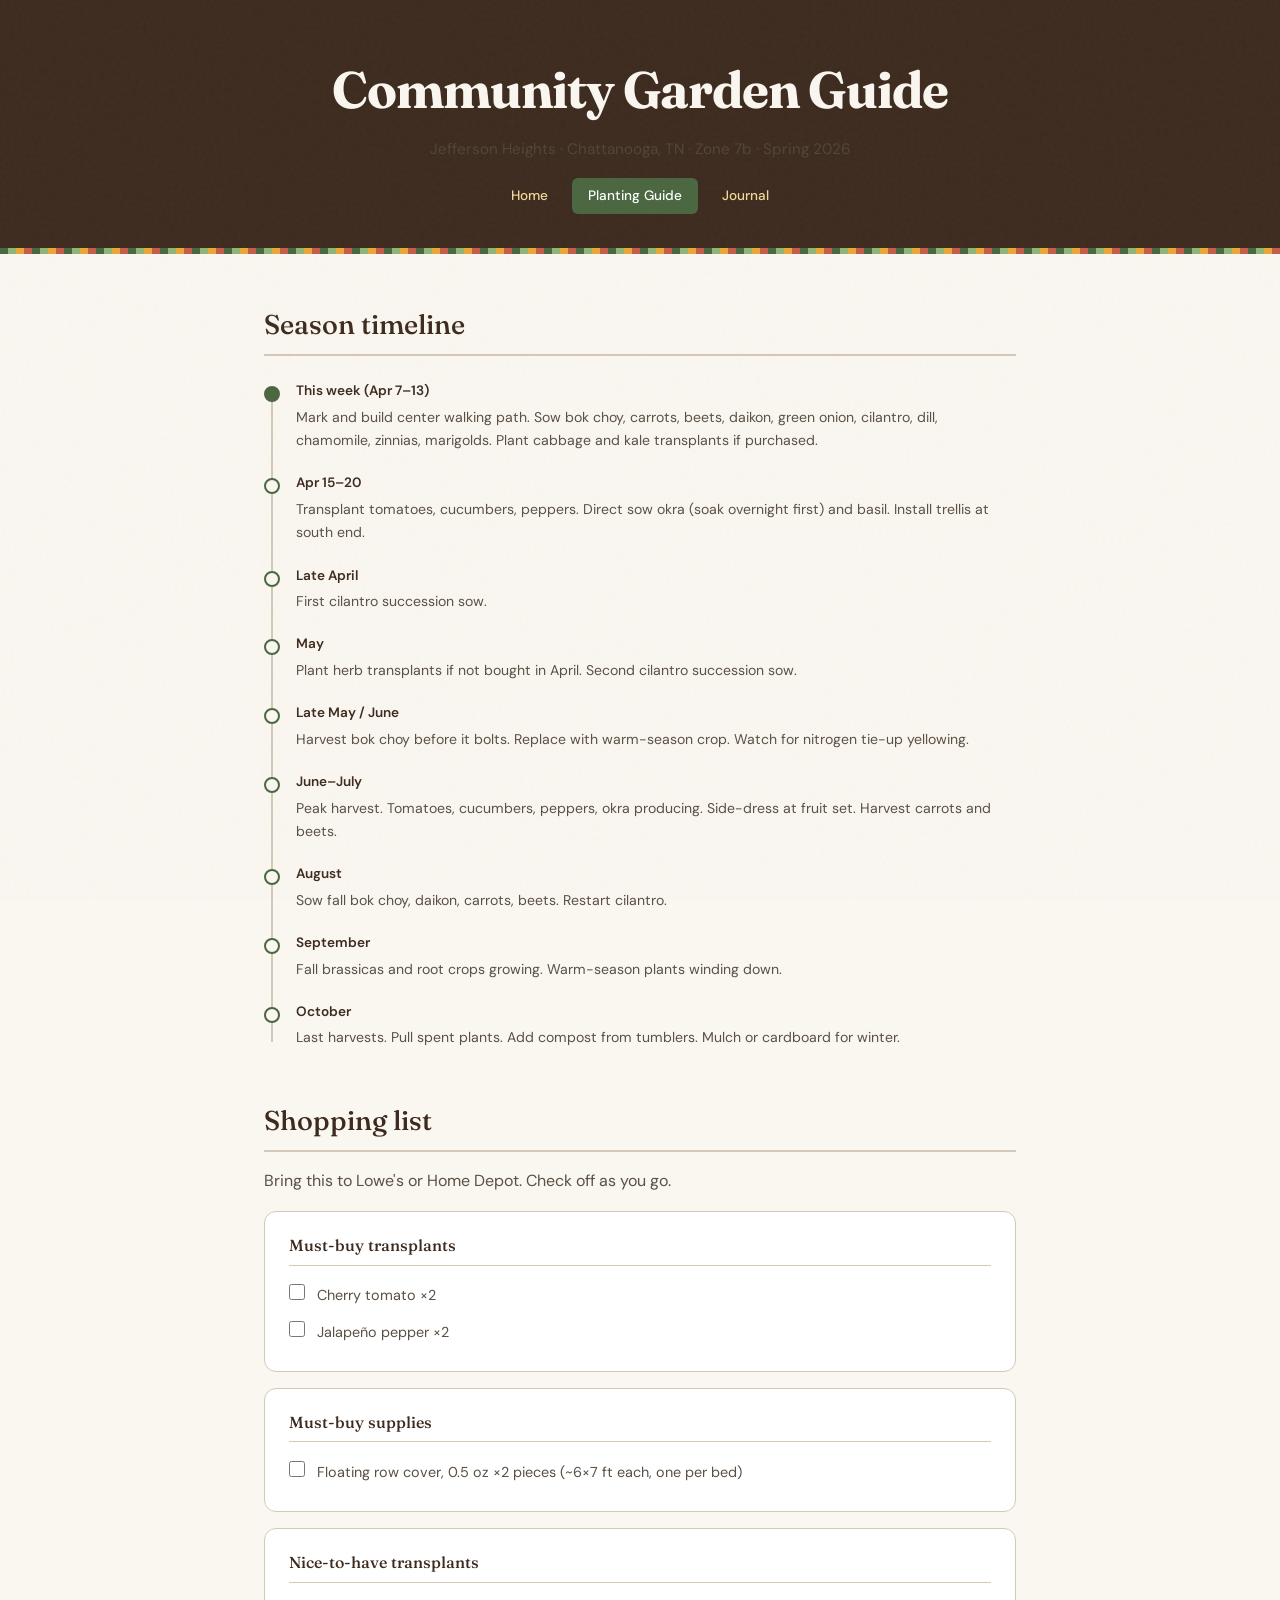
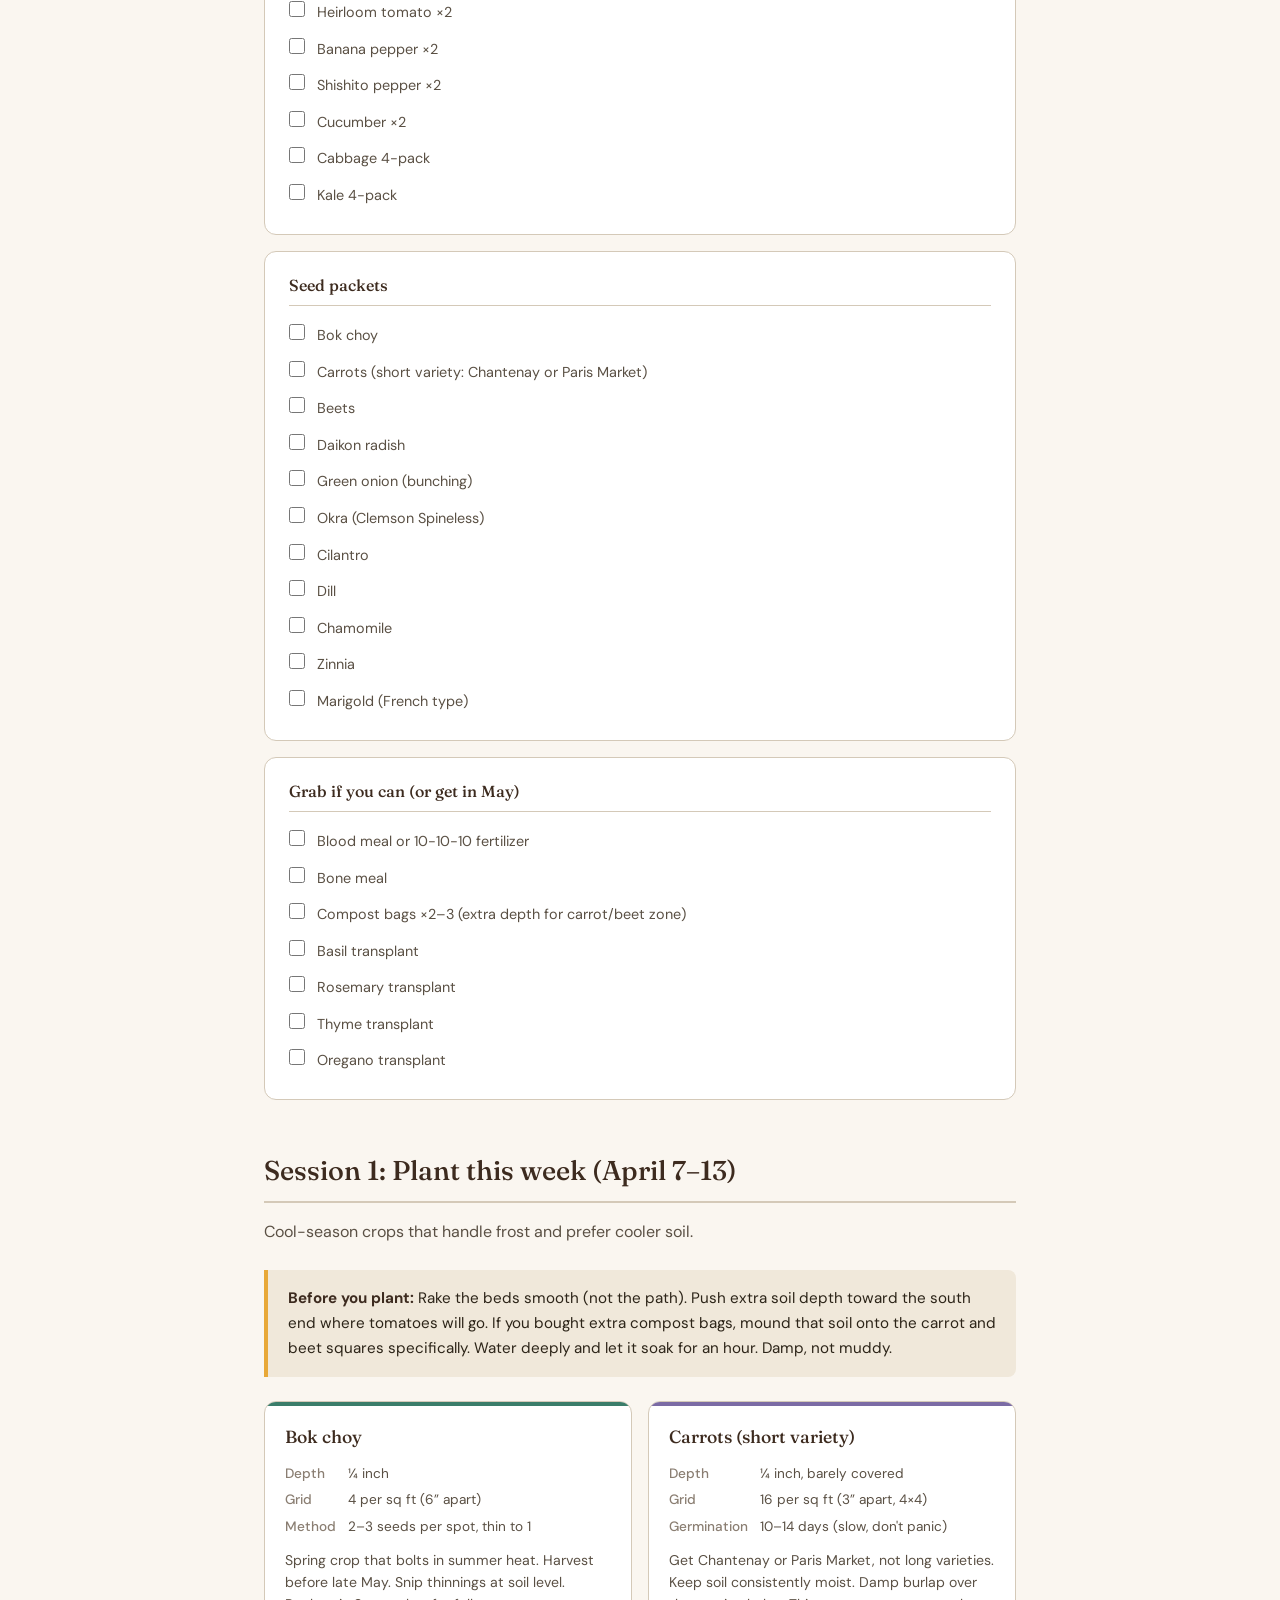
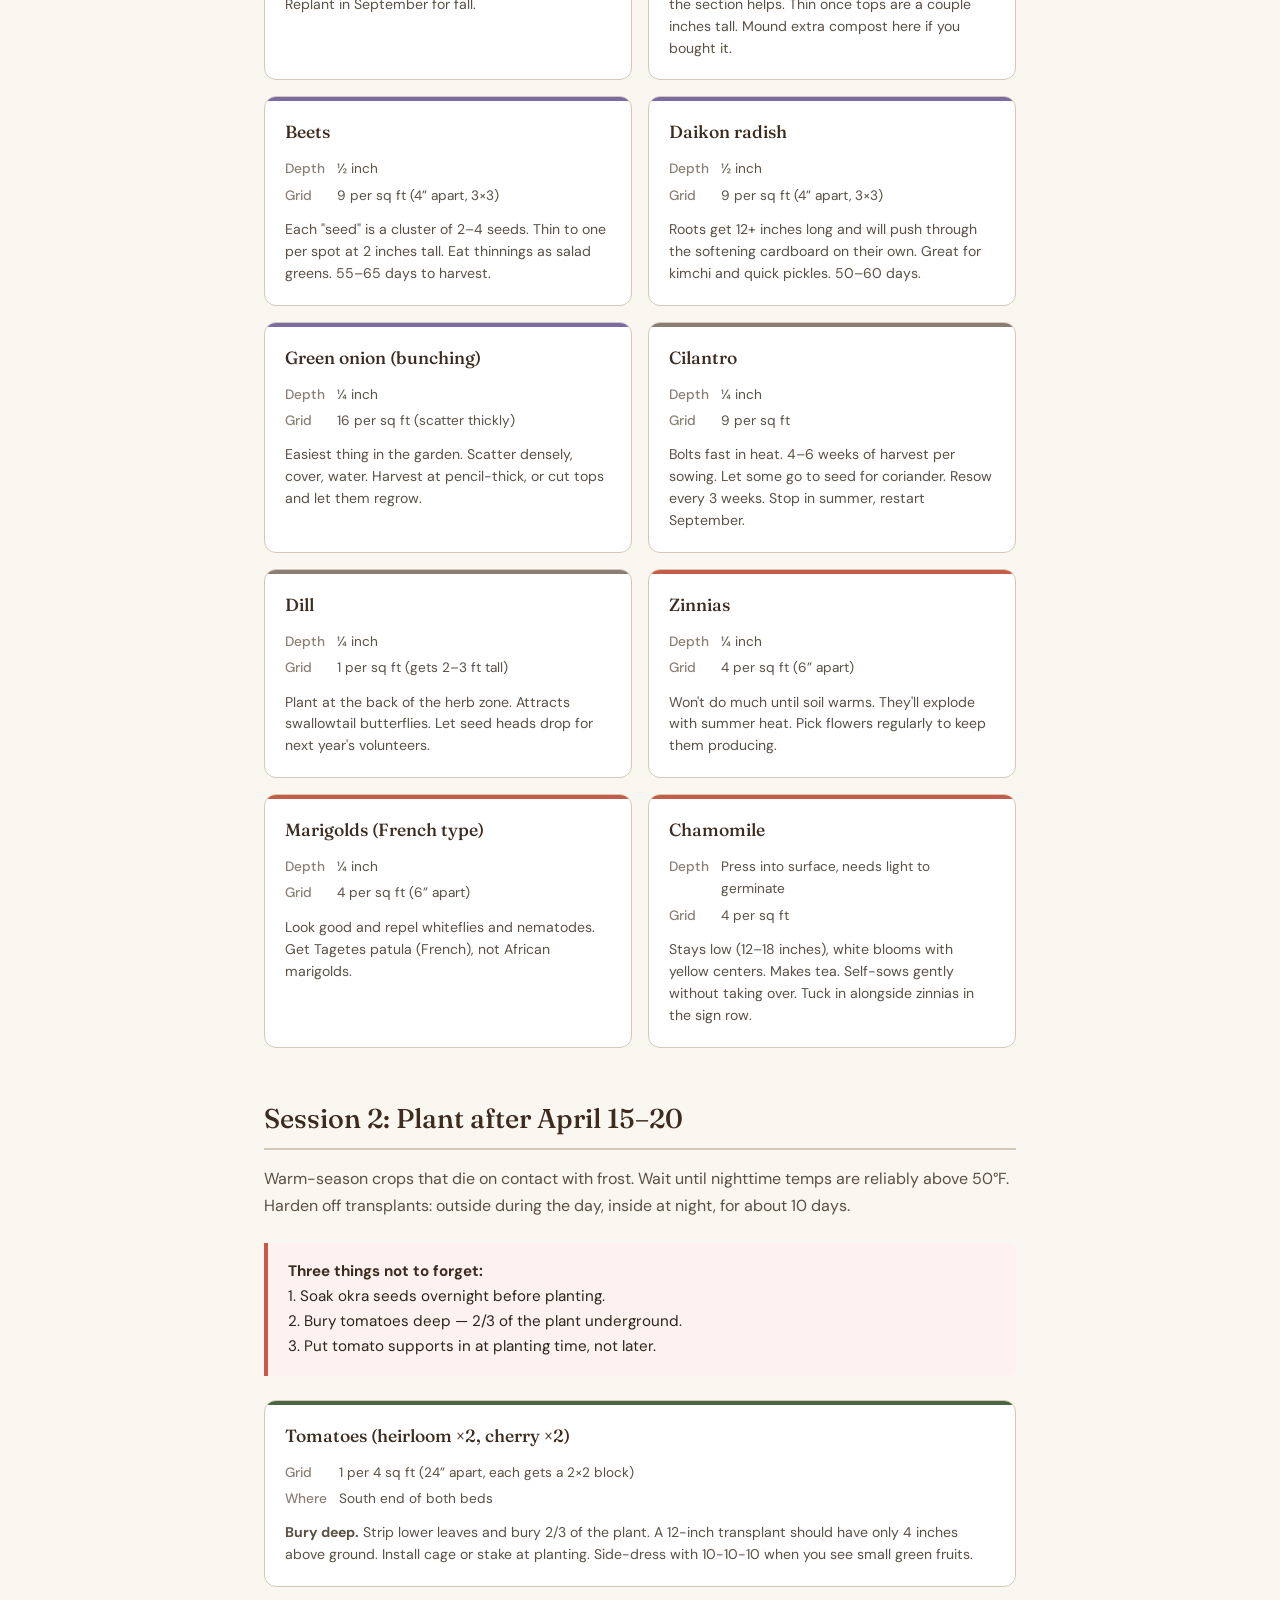
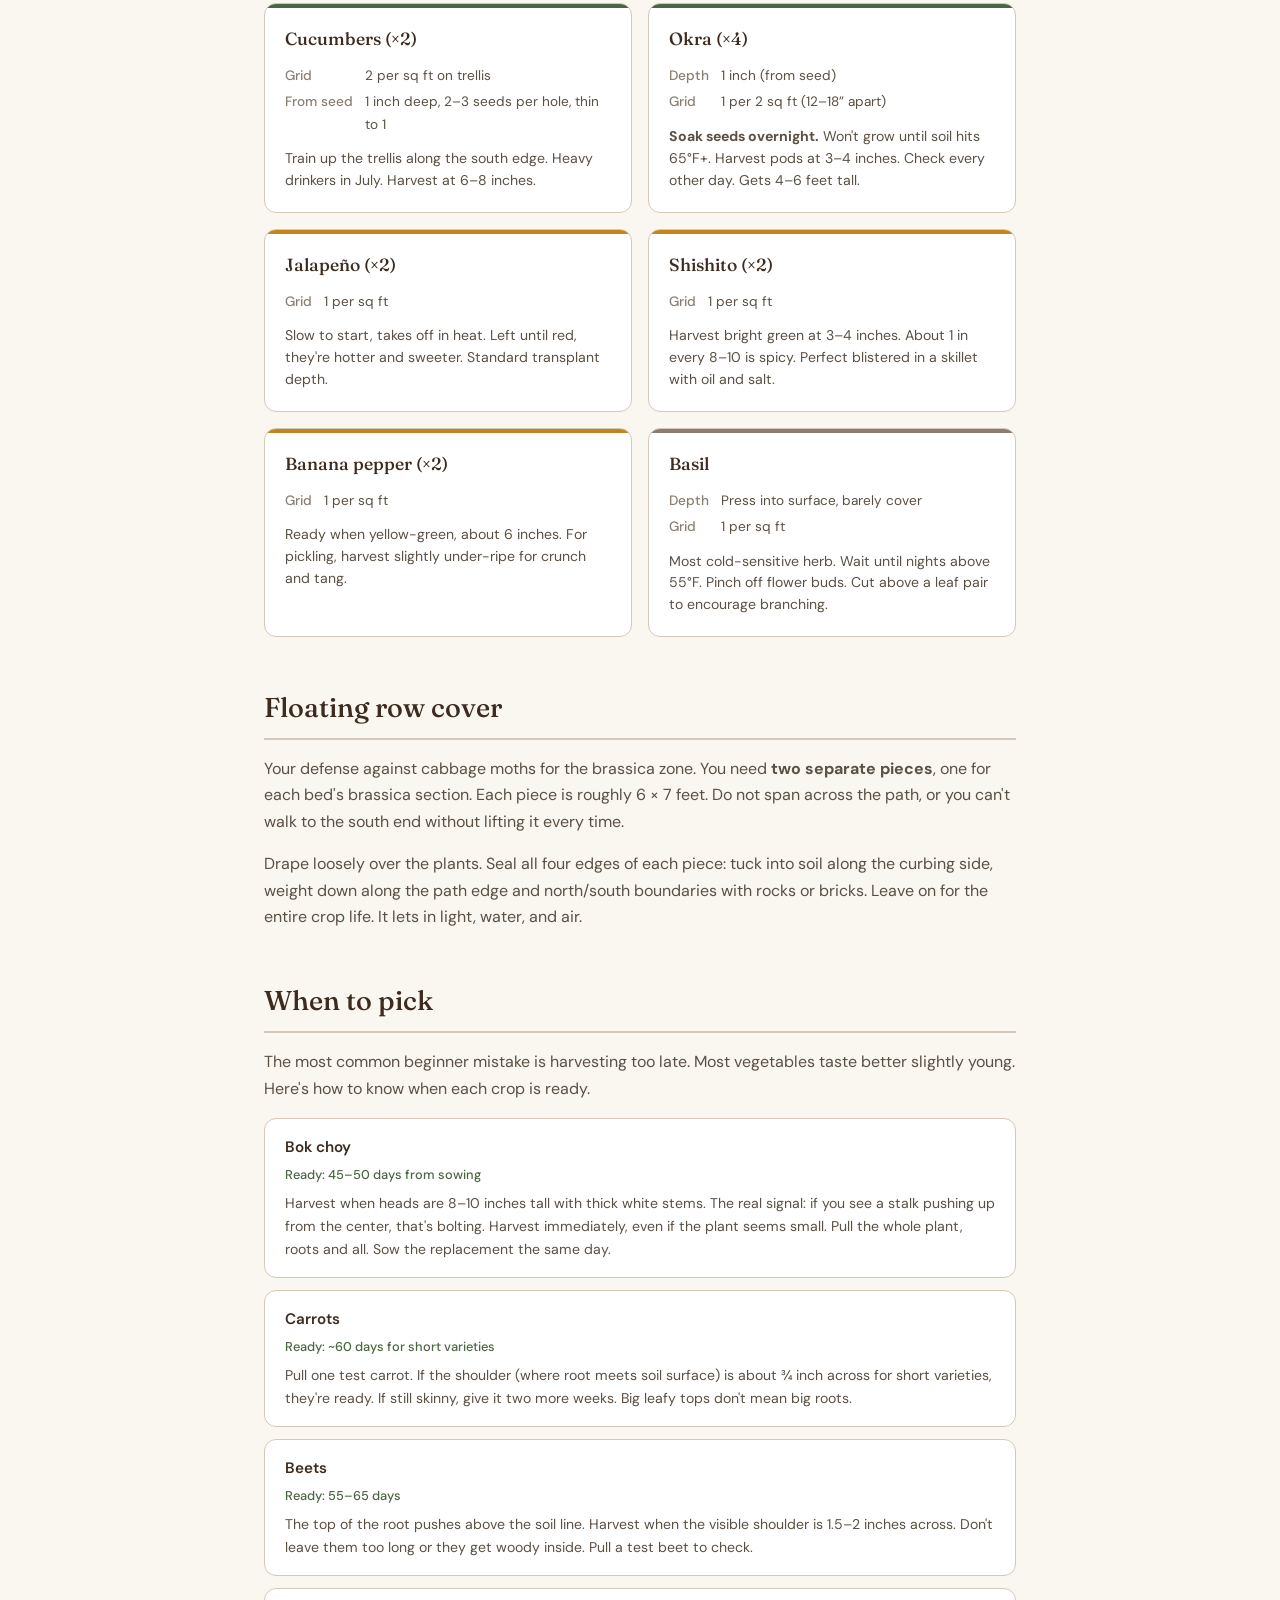
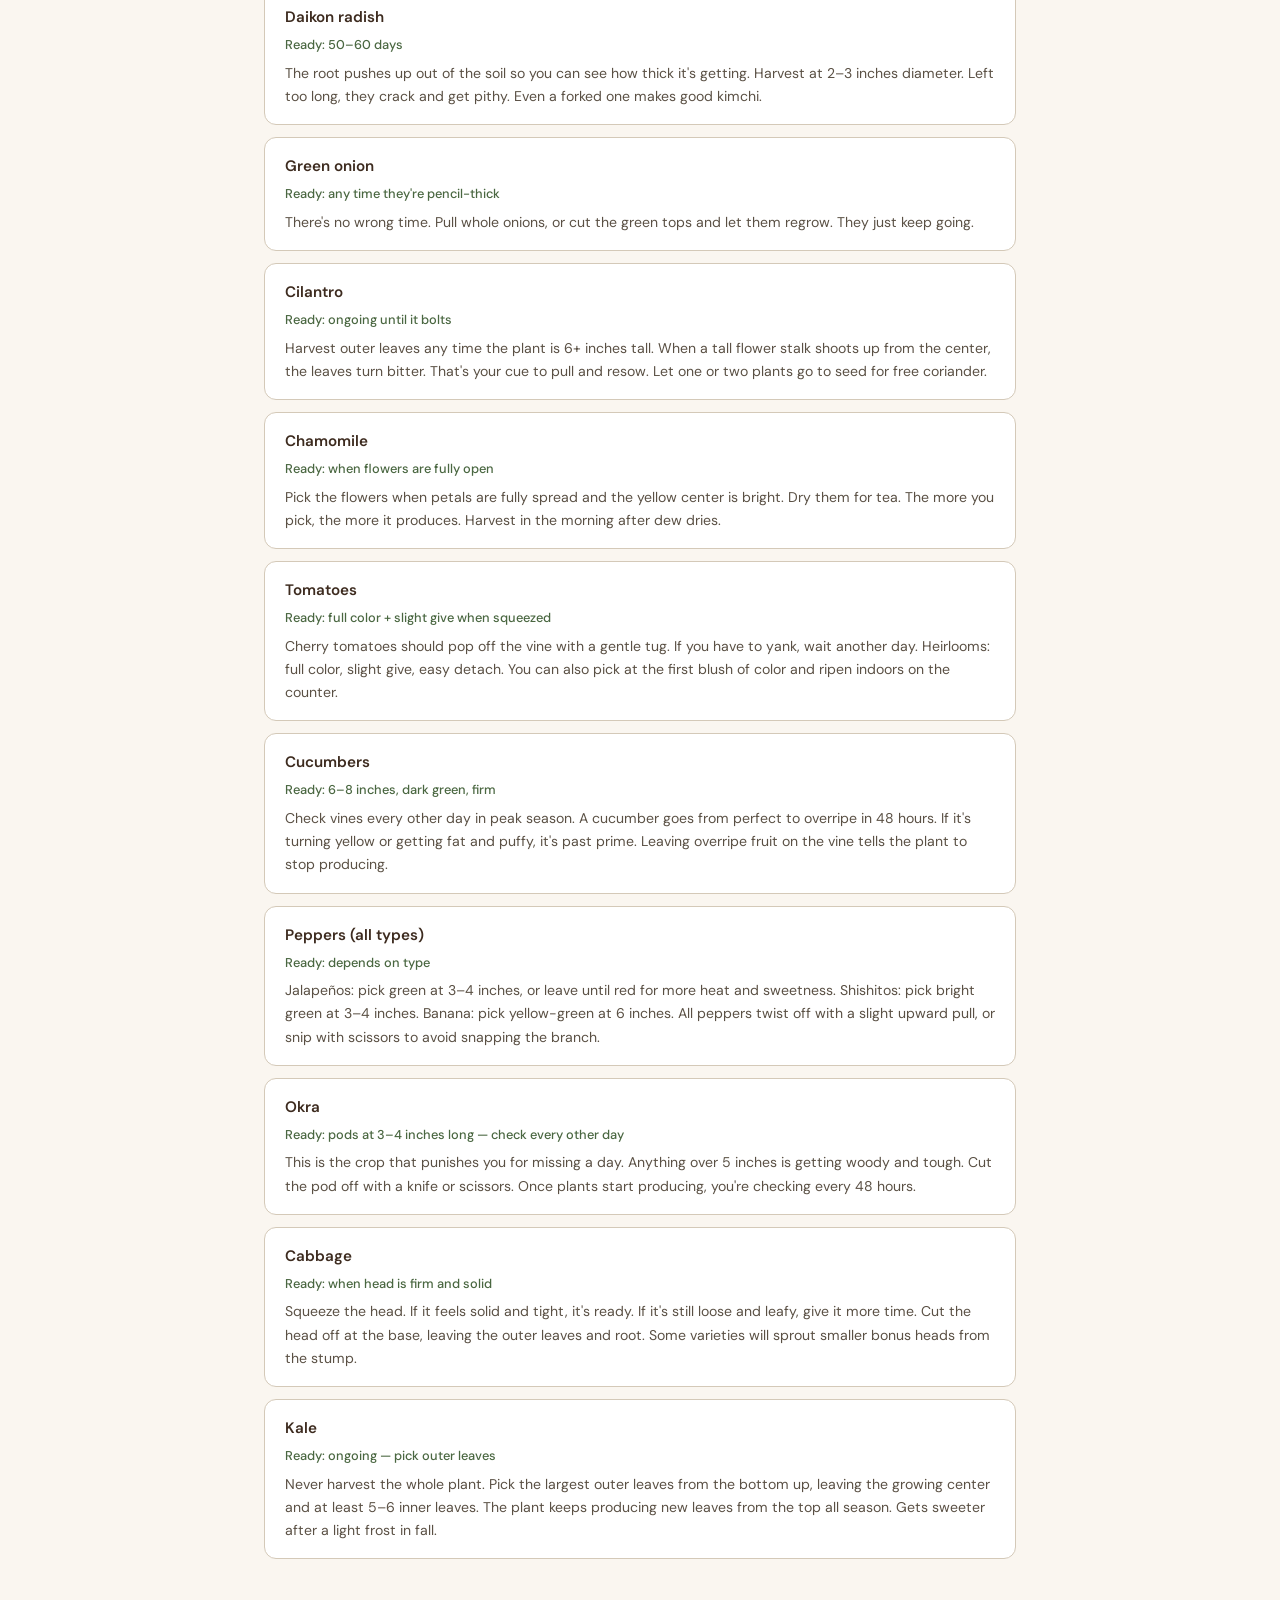
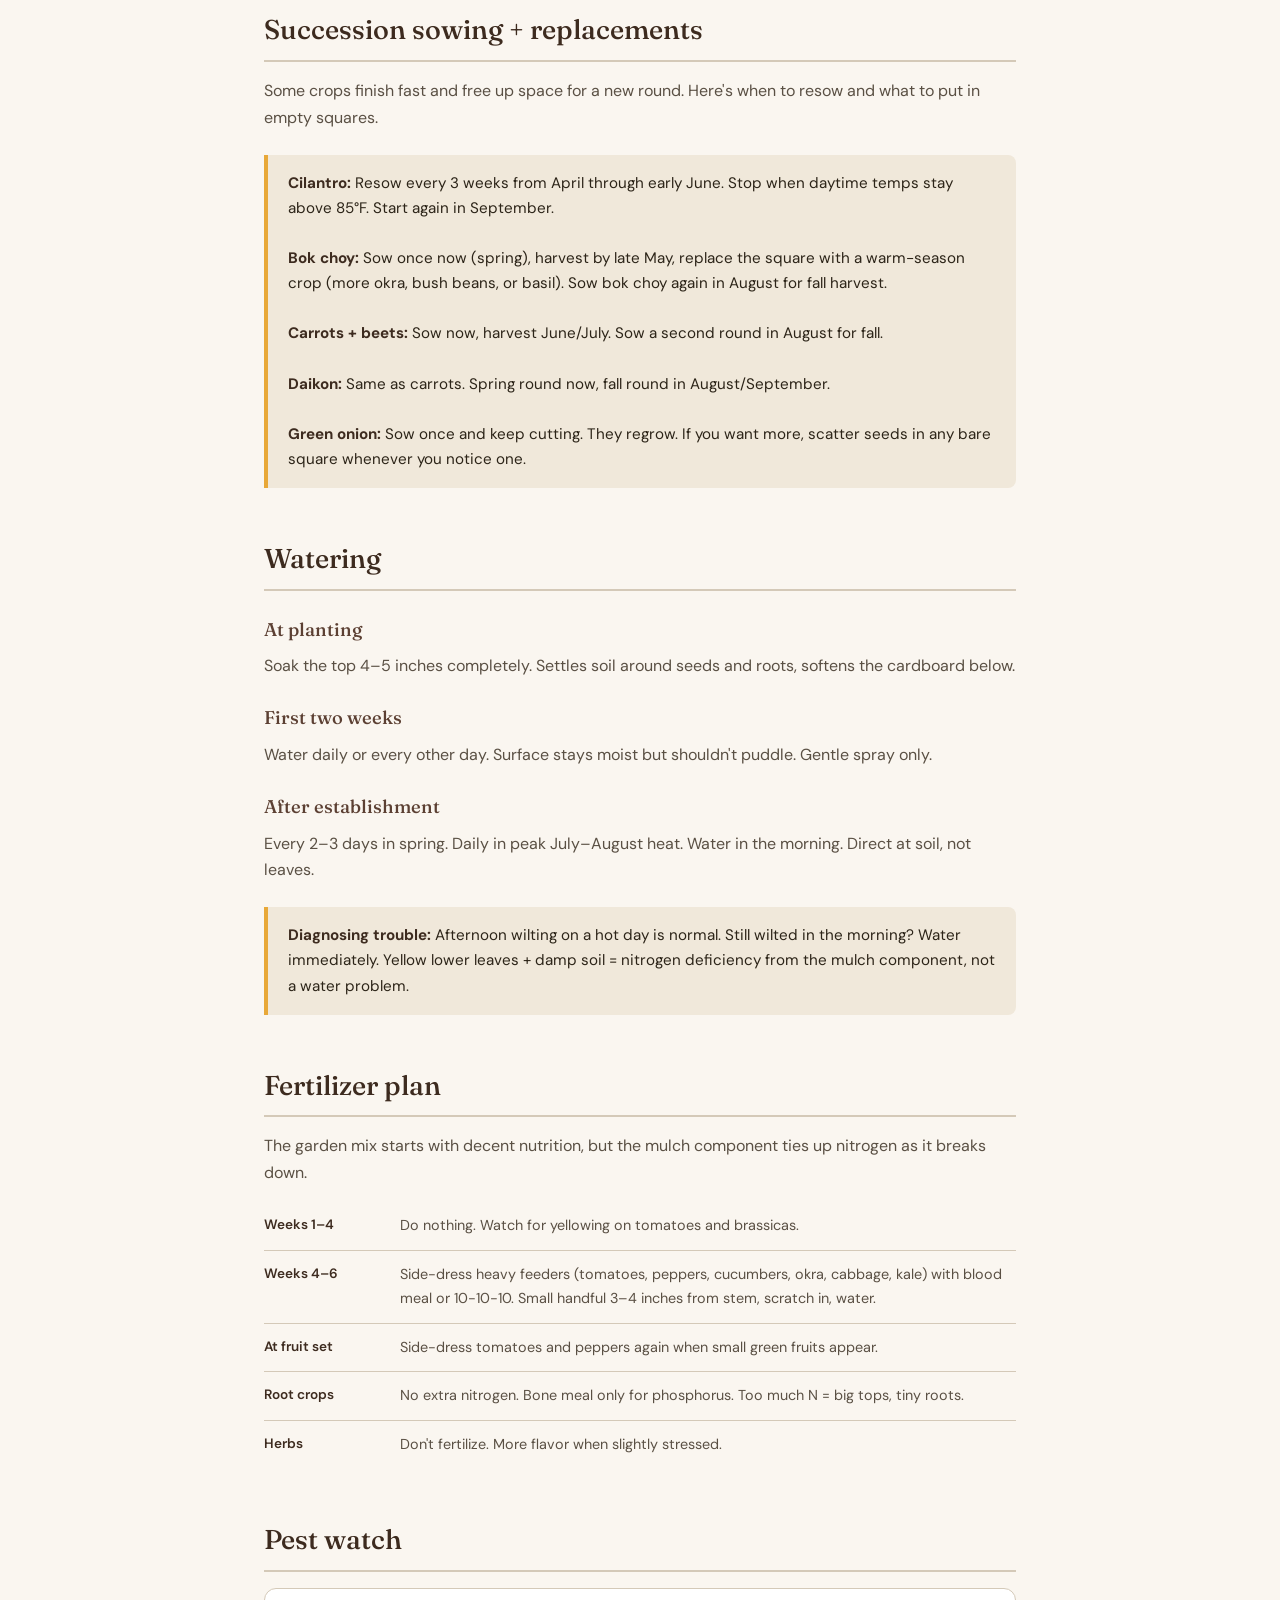
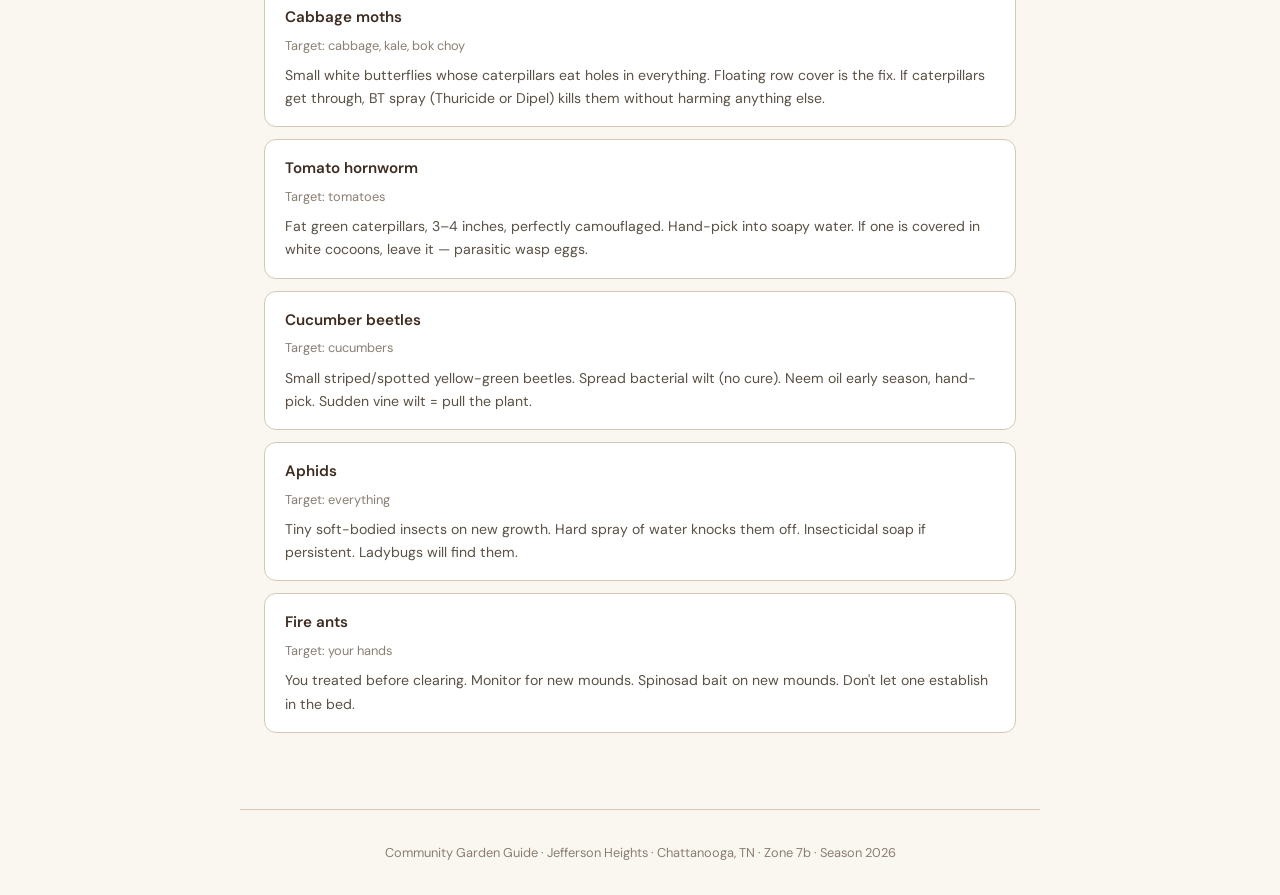
==== garden.html @ cad33907 "Restructure into 3-page site with shared navigation - index.html: landing page with plot intro, SVG " ====
<!DOCTYPE html>
<html lang="en">
<head>
<meta charset="UTF-8">
<meta name="viewport" content="width=device-width, initial-scale=1.0">
<title>Planting Guide — Jefferson Heights Community Garden</title>
<link href="https://fonts.googleapis.com/css2?family=Fraunces:ital,opsz,wght@0,9..144,300;0,9..144,500;0,9..144,700;1,9..144,400&family=DM+Sans:wght@400;500;600&display=swap" rel="stylesheet">
<link rel="stylesheet" href="styles.css">
</head>
<body>
<div class="grain"></div>
<header>
<h1>Community Garden Guide</h1>
<p>Jefferson Heights &middot; Chattanooga, TN &middot; Zone 7b &middot; Spring 2026</p>
<nav>
<a href="index.html">Home</a>
<a href="garden.html" class="active">Planting Guide</a>
<a href="journal.html">Journal</a>
</nav>
</header>
<main>

<!-- ===== SEASON TIMELINE ===== -->
<section>
<h2>Season timeline</h2>
<div class="timeline">
<div class="timeline-item now"><div class="timeline-date">This week (Apr 7–13)</div><div class="timeline-desc">Mark and build center walking path. Sow bok choy, carrots, beets, daikon, green onion, cilantro, dill, chamomile, zinnias, marigolds. Plant cabbage and kale transplants if purchased.</div></div>
<div class="timeline-item"><div class="timeline-date">Apr 15–20</div><div class="timeline-desc">Transplant tomatoes, cucumbers, peppers. Direct sow okra (soak overnight first) and basil. Install trellis at south end.</div></div>
<div class="timeline-item"><div class="timeline-date">Late April</div><div class="timeline-desc">First cilantro succession sow.</div></div>
<div class="timeline-item"><div class="timeline-date">May</div><div class="timeline-desc">Plant herb transplants if not bought in April. Second cilantro succession sow.</div></div>
<div class="timeline-item"><div class="timeline-date">Late May / June</div><div class="timeline-desc">Harvest bok choy before it bolts. Replace with warm-season crop. Watch for nitrogen tie-up yellowing.</div></div>
<div class="timeline-item"><div class="timeline-date">June–July</div><div class="timeline-desc">Peak harvest. Tomatoes, cucumbers, peppers, okra producing. Side-dress at fruit set. Harvest carrots and beets.</div></div>
<div class="timeline-item"><div class="timeline-date">August</div><div class="timeline-desc">Sow fall bok choy, daikon, carrots, beets. Restart cilantro.</div></div>
<div class="timeline-item"><div class="timeline-date">September</div><div class="timeline-desc">Fall brassicas and root crops growing. Warm-season plants winding down.</div></div>
<div class="timeline-item"><div class="timeline-date">October</div><div class="timeline-desc">Last harvests. Pull spent plants. Add compost from tumblers. Mulch or cardboard for winter.</div></div>
</div></section>

<!-- ===== SHOPPING LIST ===== -->
<section>
<h2>Shopping list</h2>
<p>Bring this to Lowe's or Home Depot. Check off as you go.</p>
<div class="shop-section"><h4>Must-buy transplants</h4>
<div class="shop-item"><label><input type="checkbox"> Cherry tomato &times;2</label></div>
<div class="shop-item"><label><input type="checkbox"> Jalape&ntilde;o pepper &times;2</label></div></div>
<div class="shop-section"><h4>Must-buy supplies</h4>
<div class="shop-item"><label><input type="checkbox"> Floating row cover, 0.5 oz &times;2 pieces (~6&times;7 ft each, one per bed)</label></div></div>
<div class="shop-section"><h4>Nice-to-have transplants</h4>
<div class="shop-item"><label><input type="checkbox"> Heirloom tomato &times;2</label></div>
<div class="shop-item"><label><input type="checkbox"> Banana pepper &times;2</label></div>
<div class="shop-item"><label><input type="checkbox"> Shishito pepper &times;2</label></div>
<div class="shop-item"><label><input type="checkbox"> Cucumber &times;2</label></div>
<div class="shop-item"><label><input type="checkbox"> Cabbage 4-pack</label></div>
<div class="shop-item"><label><input type="checkbox"> Kale 4-pack</label></div></div>
<div class="shop-section"><h4>Seed packets</h4>
<div class="shop-item"><label><input type="checkbox"> Bok choy</label></div>
<div class="shop-item"><label><input type="checkbox"> Carrots (short variety: Chantenay or Paris Market)</label></div>
<div class="shop-item"><label><input type="checkbox"> Beets</label></div>
<div class="shop-item"><label><input type="checkbox"> Daikon radish</label></div>
<div class="shop-item"><label><input type="checkbox"> Green onion (bunching)</label></div>
<div class="shop-item"><label><input type="checkbox"> Okra (Clemson Spineless)</label></div>
<div class="shop-item"><label><input type="checkbox"> Cilantro</label></div>
<div class="shop-item"><label><input type="checkbox"> Dill</label></div>
<div class="shop-item"><label><input type="checkbox"> Chamomile</label></div>
<div class="shop-item"><label><input type="checkbox"> Zinnia</label></div>
<div class="shop-item"><label><input type="checkbox"> Marigold (French type)</label></div></div>
<div class="shop-section"><h4>Grab if you can (or get in May)</h4>
<div class="shop-item"><label><input type="checkbox"> Blood meal or 10-10-10 fertilizer</label></div>
<div class="shop-item"><label><input type="checkbox"> Bone meal</label></div>
<div class="shop-item"><label><input type="checkbox"> Compost bags &times;2–3 (extra depth for carrot/beet zone)</label></div>
<div class="shop-item"><label><input type="checkbox"> Basil transplant</label></div>
<div class="shop-item"><label><input type="checkbox"> Rosemary transplant</label></div>
<div class="shop-item"><label><input type="checkbox"> Thyme transplant</label></div>
<div class="shop-item"><label><input type="checkbox"> Oregano transplant</label></div></div>
</section>

<!-- ===== SESSION 1 ===== -->
<section>
<h2>Session 1: Plant this week (April 7–13)</h2>
<p>Cool-season crops that handle frost and prefer cooler soil.</p>
<div class="callout"><strong>Before you plant:</strong> Rake the beds smooth (not the path). Push extra soil depth toward the south end where tomatoes will go. If you bought extra compost bags, mound that soil onto the carrot and beet squares specifically. Water deeply and let it soak for an hour. Damp, not muddy.</div>
<div class="plant-grid">
<div class="plant-card" data-zone="brassica"><h4>Bok choy</h4><dl class="plant-meta"><dt>Depth</dt><dd>&frac14; inch</dd><dt>Grid</dt><dd>4 per sq ft (6&rdquo; apart)</dd><dt>Method</dt><dd>2–3 seeds per spot, thin to 1</dd></dl><p>Spring crop that bolts in summer heat. Harvest before late May. Snip thinnings at soil level. Replant in September for fall.</p></div>
<div class="plant-card" data-zone="root"><h4>Carrots (short variety)</h4><dl class="plant-meta"><dt>Depth</dt><dd>&frac14; inch, barely covered</dd><dt>Grid</dt><dd>16 per sq ft (3&rdquo; apart, 4&times;4)</dd><dt>Germination</dt><dd>10–14 days (slow, don't panic)</dd></dl><p>Get Chantenay or Paris Market, not long varieties. Keep soil consistently moist. Damp burlap over the section helps. Thin once tops are a couple inches tall. Mound extra compost here if you bought it.</p></div>
<div class="plant-card" data-zone="root"><h4>Beets</h4><dl class="plant-meta"><dt>Depth</dt><dd>&frac12; inch</dd><dt>Grid</dt><dd>9 per sq ft (4&rdquo; apart, 3&times;3)</dd></dl><p>Each "seed" is a cluster of 2–4 seeds. Thin to one per spot at 2 inches tall. Eat thinnings as salad greens. 55–65 days to harvest.</p></div>
<div class="plant-card" data-zone="root"><h4>Daikon radish</h4><dl class="plant-meta"><dt>Depth</dt><dd>&frac12; inch</dd><dt>Grid</dt><dd>9 per sq ft (4&rdquo; apart, 3&times;3)</dd></dl><p>Roots get 12+ inches long and will push through the softening cardboard on their own. Great for kimchi and quick pickles. 50–60 days.</p></div>
<div class="plant-card" data-zone="root"><h4>Green onion (bunching)</h4><dl class="plant-meta"><dt>Depth</dt><dd>&frac14; inch</dd><dt>Grid</dt><dd>16 per sq ft (scatter thickly)</dd></dl><p>Easiest thing in the garden. Scatter densely, cover, water. Harvest at pencil-thick, or cut tops and let them regrow.</p></div>
<div class="plant-card" data-zone="herb"><h4>Cilantro</h4><dl class="plant-meta"><dt>Depth</dt><dd>&frac14; inch</dd><dt>Grid</dt><dd>9 per sq ft</dd></dl><p>Bolts fast in heat. 4–6 weeks of harvest per sowing. Let some go to seed for coriander. Resow every 3 weeks. Stop in summer, restart September.</p></div>
<div class="plant-card" data-zone="herb"><h4>Dill</h4><dl class="plant-meta"><dt>Depth</dt><dd>&frac14; inch</dd><dt>Grid</dt><dd>1 per sq ft (gets 2–3 ft tall)</dd></dl><p>Plant at the back of the herb zone. Attracts swallowtail butterflies. Let seed heads drop for next year's volunteers.</p></div>
<div class="plant-card" data-zone="flower"><h4>Zinnias</h4><dl class="plant-meta"><dt>Depth</dt><dd>&frac14; inch</dd><dt>Grid</dt><dd>4 per sq ft (6&rdquo; apart)</dd></dl><p>Won't do much until soil warms. They'll explode with summer heat. Pick flowers regularly to keep them producing.</p></div>
<div class="plant-card" data-zone="flower"><h4>Marigolds (French type)</h4><dl class="plant-meta"><dt>Depth</dt><dd>&frac14; inch</dd><dt>Grid</dt><dd>4 per sq ft (6&rdquo; apart)</dd></dl><p>Look good and repel whiteflies and nematodes. Get Tagetes patula (French), not African marigolds.</p></div>
<div class="plant-card" data-zone="flower"><h4>Chamomile</h4><dl class="plant-meta"><dt>Depth</dt><dd>Press into surface, needs light to germinate</dd><dt>Grid</dt><dd>4 per sq ft</dd></dl><p>Stays low (12–18 inches), white blooms with yellow centers. Makes tea. Self-sows gently without taking over. Tuck in alongside zinnias in the sign row.</p></div>
</div></section>

<!-- ===== SESSION 2 ===== -->
<section>
<h2>Session 2: Plant after April 15–20</h2>
<p>Warm-season crops that die on contact with frost. Wait until nighttime temps are reliably above 50&deg;F. Harden off transplants: outside during the day, inside at night, for about 10 days.</p>
<div class="callout warning"><strong>Three things not to forget:</strong><br>1. Soak okra seeds overnight before planting.<br>2. Bury tomatoes deep — 2/3 of the plant underground.<br>3. Put tomato supports in at planting time, not later.</div>
<div class="plant-grid">
<div class="plant-card full-width" data-zone="tall"><h4>Tomatoes (heirloom &times;2, cherry &times;2)</h4><dl class="plant-meta"><dt>Grid</dt><dd>1 per 4 sq ft (24&rdquo; apart, each gets a 2&times;2 block)</dd><dt>Where</dt><dd>South end of both beds</dd></dl><p><strong>Bury deep.</strong> Strip lower leaves and bury 2/3 of the plant. A 12-inch transplant should have only 4 inches above ground. Install cage or stake at planting. Side-dress with 10-10-10 when you see small green fruits.</p></div>
<div class="plant-card" data-zone="tall"><h4>Cucumbers (&times;2)</h4><dl class="plant-meta"><dt>Grid</dt><dd>2 per sq ft on trellis</dd><dt>From seed</dt><dd>1 inch deep, 2–3 seeds per hole, thin to 1</dd></dl><p>Train up the trellis along the south edge. Heavy drinkers in July. Harvest at 6–8 inches.</p></div>
<div class="plant-card" data-zone="tall"><h4>Okra (&times;4)</h4><dl class="plant-meta"><dt>Depth</dt><dd>1 inch (from seed)</dd><dt>Grid</dt><dd>1 per 2 sq ft (12–18&rdquo; apart)</dd></dl><p><strong>Soak seeds overnight.</strong> Won't grow until soil hits 65&deg;F+. Harvest pods at 3–4 inches. Check every other day. Gets 4–6 feet tall.</p></div>
<div class="plant-card" data-zone="pepper"><h4>Jalape&ntilde;o (&times;2)</h4><dl class="plant-meta"><dt>Grid</dt><dd>1 per sq ft</dd></dl><p>Slow to start, takes off in heat. Left until red, they're hotter and sweeter. Standard transplant depth.</p></div>
<div class="plant-card" data-zone="pepper"><h4>Shishito (&times;2)</h4><dl class="plant-meta"><dt>Grid</dt><dd>1 per sq ft</dd></dl><p>Harvest bright green at 3–4 inches. About 1 in every 8–10 is spicy. Perfect blistered in a skillet with oil and salt.</p></div>
<div class="plant-card" data-zone="pepper"><h4>Banana pepper (&times;2)</h4><dl class="plant-meta"><dt>Grid</dt><dd>1 per sq ft</dd></dl><p>Ready when yellow-green, about 6 inches. For pickling, harvest slightly under-ripe for crunch and tang.</p></div>
<div class="plant-card" data-zone="herb"><h4>Basil</h4><dl class="plant-meta"><dt>Depth</dt><dd>Press into surface, barely cover</dd><dt>Grid</dt><dd>1 per sq ft</dd></dl><p>Most cold-sensitive herb. Wait until nights above 55&deg;F. Pinch off flower buds. Cut above a leaf pair to encourage branching.</p></div>
</div></section>

<!-- ===== ROW COVER ===== -->
<section>
<h2>Floating row cover</h2>
<p>Your defense against cabbage moths for the brassica zone. You need <strong>two separate pieces</strong>, one for each bed's brassica section. Each piece is roughly 6 &times; 7 feet. Do not span across the path, or you can't walk to the south end without lifting it every time.</p>
<p>Drape loosely over the plants. Seal all four edges of each piece: tuck into soil along the curbing side, weight down along the path edge and north/south boundaries with rocks or bricks. Leave on for the entire crop life. It lets in light, water, and air.</p>
</section>

<!-- ===== WHEN TO PICK ===== -->
<section>
<h2>When to pick</h2>
<p>The most common beginner mistake is harvesting too late. Most vegetables taste better slightly young. Here's how to know when each crop is ready.</p>

<div class="harvest-card"><h4>Bok choy</h4><div class="ready">Ready: 45–50 days from sowing</div><p>Harvest when heads are 8–10 inches tall with thick white stems. The real signal: if you see a stalk pushing up from the center, that's bolting. Harvest immediately, even if the plant seems small. Pull the whole plant, roots and all. Sow the replacement the same day.</p></div>

<div class="harvest-card"><h4>Carrots</h4><div class="ready">Ready: ~60 days for short varieties</div><p>Pull one test carrot. If the shoulder (where root meets soil surface) is about &frac34; inch across for short varieties, they're ready. If still skinny, give it two more weeks. Big leafy tops don't mean big roots.</p></div>

<div class="harvest-card"><h4>Beets</h4><div class="ready">Ready: 55–65 days</div><p>The top of the root pushes above the soil line. Harvest when the visible shoulder is 1.5–2 inches across. Don't leave them too long or they get woody inside. Pull a test beet to check.</p></div>

<div class="harvest-card"><h4>Daikon radish</h4><div class="ready">Ready: 50–60 days</div><p>The root pushes up out of the soil so you can see how thick it's getting. Harvest at 2–3 inches diameter. Left too long, they crack and get pithy. Even a forked one makes good kimchi.</p></div>

<div class="harvest-card"><h4>Green onion</h4><div class="ready">Ready: any time they're pencil-thick</div><p>There's no wrong time. Pull whole onions, or cut the green tops and let them regrow. They just keep going.</p></div>

<div class="harvest-card"><h4>Cilantro</h4><div class="ready">Ready: ongoing until it bolts</div><p>Harvest outer leaves any time the plant is 6+ inches tall. When a tall flower stalk shoots up from the center, the leaves turn bitter. That's your cue to pull and resow. Let one or two plants go to seed for free coriander.</p></div>

<div class="harvest-card"><h4>Chamomile</h4><div class="ready">Ready: when flowers are fully open</div><p>Pick the flowers when petals are fully spread and the yellow center is bright. Dry them for tea. The more you pick, the more it produces. Harvest in the morning after dew dries.</p></div>

<div class="harvest-card"><h4>Tomatoes</h4><div class="ready">Ready: full color + slight give when squeezed</div><p>Cherry tomatoes should pop off the vine with a gentle tug. If you have to yank, wait another day. Heirlooms: full color, slight give, easy detach. You can also pick at the first blush of color and ripen indoors on the counter.</p></div>

<div class="harvest-card"><h4>Cucumbers</h4><div class="ready">Ready: 6–8 inches, dark green, firm</div><p>Check vines every other day in peak season. A cucumber goes from perfect to overripe in 48 hours. If it's turning yellow or getting fat and puffy, it's past prime. Leaving overripe fruit on the vine tells the plant to stop producing.</p></div>

<div class="harvest-card"><h4>Peppers (all types)</h4><div class="ready">Ready: depends on type</div><p>Jalape&ntilde;os: pick green at 3–4 inches, or leave until red for more heat and sweetness. Shishitos: pick bright green at 3–4 inches. Banana: pick yellow-green at 6 inches. All peppers twist off with a slight upward pull, or snip with scissors to avoid snapping the branch.</p></div>

<div class="harvest-card"><h4>Okra</h4><div class="ready">Ready: pods at 3–4 inches long — check every other day</div><p>This is the crop that punishes you for missing a day. Anything over 5 inches is getting woody and tough. Cut the pod off with a knife or scissors. Once plants start producing, you're checking every 48 hours.</p></div>

<div class="harvest-card"><h4>Cabbage</h4><div class="ready">Ready: when head is firm and solid</div><p>Squeeze the head. If it feels solid and tight, it's ready. If it's still loose and leafy, give it more time. Cut the head off at the base, leaving the outer leaves and root. Some varieties will sprout smaller bonus heads from the stump.</p></div>

<div class="harvest-card"><h4>Kale</h4><div class="ready">Ready: ongoing — pick outer leaves</div><p>Never harvest the whole plant. Pick the largest outer leaves from the bottom up, leaving the growing center and at least 5–6 inner leaves. The plant keeps producing new leaves from the top all season. Gets sweeter after a light frost in fall.</p></div>
</section>

<!-- ===== SUCCESSION SOWING ===== -->
<section>
<h2>Succession sowing + replacements</h2>
<p>Some crops finish fast and free up space for a new round. Here's when to resow and what to put in empty squares.</p>

<div class="callout">
<strong>Cilantro:</strong> Resow every 3 weeks from April through early June. Stop when daytime temps stay above 85&deg;F. Start again in September.<br><br>
<strong>Bok choy:</strong> Sow once now (spring), harvest by late May, replace the square with a warm-season crop (more okra, bush beans, or basil). Sow bok choy again in August for fall harvest.<br><br>
<strong>Carrots + beets:</strong> Sow now, harvest June/July. Sow a second round in August for fall.<br><br>
<strong>Daikon:</strong> Same as carrots. Spring round now, fall round in August/September.<br><br>
<strong>Green onion:</strong> Sow once and keep cutting. They regrow. If you want more, scatter seeds in any bare square whenever you notice one.
</div>
</section>

<!-- ===== WATERING ===== -->
<section>
<h2>Watering</h2>
<h3>At planting</h3><p>Soak the top 4–5 inches completely. Settles soil around seeds and roots, softens the cardboard below.</p>
<h3>First two weeks</h3><p>Water daily or every other day. Surface stays moist but shouldn't puddle. Gentle spray only.</p>
<h3>After establishment</h3><p>Every 2–3 days in spring. Daily in peak July–August heat. Water in the morning. Direct at soil, not leaves.</p>
<div class="callout"><strong>Diagnosing trouble:</strong> Afternoon wilting on a hot day is normal. Still wilted in the morning? Water immediately. Yellow lower leaves + damp soil = nitrogen deficiency from the mulch component, not a water problem.</div>
</section>

<!-- ===== FERTILIZER ===== -->
<section>
<h2>Fertilizer plan</h2>
<p>The garden mix starts with decent nutrition, but the mulch component ties up nitrogen as it breaks down.</p>
<div class="fert-row"><div class="fert-when">Weeks 1–4</div><div class="fert-what">Do nothing. Watch for yellowing on tomatoes and brassicas.</div></div>
<div class="fert-row"><div class="fert-when">Weeks 4–6</div><div class="fert-what">Side-dress heavy feeders (tomatoes, peppers, cucumbers, okra, cabbage, kale) with blood meal or 10-10-10. Small handful 3–4 inches from stem, scratch in, water.</div></div>
<div class="fert-row"><div class="fert-when">At fruit set</div><div class="fert-what">Side-dress tomatoes and peppers again when small green fruits appear.</div></div>
<div class="fert-row"><div class="fert-when">Root crops</div><div class="fert-what">No extra nitrogen. Bone meal only for phosphorus. Too much N = big tops, tiny roots.</div></div>
<div class="fert-row"><div class="fert-when">Herbs</div><div class="fert-what">Don't fertilize. More flavor when slightly stressed.</div></div>
</section>

<!-- ===== PESTS ===== -->
<section>
<h2>Pest watch</h2>
<div class="pest-card"><h4>Cabbage moths</h4><div class="target">Target: cabbage, kale, bok choy</div><p>Small white butterflies whose caterpillars eat holes in everything. Floating row cover is the fix. If caterpillars get through, BT spray (Thuricide or Dipel) kills them without harming anything else.</p></div>
<div class="pest-card"><h4>Tomato hornworm</h4><div class="target">Target: tomatoes</div><p>Fat green caterpillars, 3–4 inches, perfectly camouflaged. Hand-pick into soapy water. If one is covered in white cocoons, leave it — parasitic wasp eggs.</p></div>
<div class="pest-card"><h4>Cucumber beetles</h4><div class="target">Target: cucumbers</div><p>Small striped/spotted yellow-green beetles. Spread bacterial wilt (no cure). Neem oil early season, hand-pick. Sudden vine wilt = pull the plant.</p></div>
<div class="pest-card"><h4>Aphids</h4><div class="target">Target: everything</div><p>Tiny soft-bodied insects on new growth. Hard spray of water knocks them off. Insecticidal soap if persistent. Ladybugs will find them.</p></div>
<div class="pest-card"><h4>Fire ants</h4><div class="target">Target: your hands</div><p>You treated before clearing. Monitor for new mounds. Spinosad bait on new mounds. Don't let one establish in the bed.</p></div>
</section>

</main>
<footer>Community Garden Guide &middot; Jefferson Heights &middot; Chattanooga, TN &middot; Zone 7b &middot; Season 2026</footer>
</body></html>
---- styles.css ----
:root{--soil:#3D2B1F;--loam:#5C4033;--leaf:#4A6741;--sprout:#8FB573;--sun:#E8A838;--sun-light:#F5D89A;--bloom:#C75B4A;--cream:#FAF6F0;--sand:#F0E8DA;--stone:#D4C9B8;--text:#2C2418;--text-mid:#5A5044;--text-light:#8A7E72;--zone-flower:#C75B4A;--zone-herb:#8A7E72;--zone-root:#7B6BA5;--zone-brassica:#3A7D6A;--zone-pepper:#C4841D;--zone-tall:#4A6741}*{margin:0;padding:0;box-sizing:border-box}body{font-family:'DM Sans',sans-serif;background:var(--cream);color:var(--text);line-height:1.65;font-size:16px}.grain{position:fixed;top:0;left:0;width:100%;height:100%;opacity:.03;pointer-events:none;background-image:url("data:image/svg+xml,%3Csvg viewBox='0 0 256 256' xmlns='http://www.w3.org/2000/svg'%3E%3Cfilter id='n'%3E%3CfeTurbulence type='fractalNoise' baseFrequency='0.9' numOctaves='4' stitchTiles='stitch'/%3E%3C/filter%3E%3Crect width='100%25' height='100%25' filter='url(%23n)'/%3E%3C/svg%3E");z-index:999}header{background:var(--soil);color:var(--cream);padding:3rem 2rem 2.5rem;text-align:center;position:relative;overflow:hidden}header::before{content:'';position:absolute;bottom:0;left:0;right:0;height:6px;background:repeating-linear-gradient(90deg,var(--leaf) 0,var(--leaf) 8px,var(--sprout) 8px,var(--sprout) 16px,var(--sun) 16px,var(--sun) 24px,var(--bloom) 24px,var(--bloom) 32px)}header h1{font-family:'Fraunces',serif;font-weight:700;font-size:clamp(2rem,5vw,3.2rem);letter-spacing:-.02em;margin-bottom:.3rem}header p{font-size:.95rem;opacity:.7}
nav{margin-top:1rem;display:flex;justify-content:center;gap:.5rem}nav a{color:var(--sun-light);text-decoration:none;font-size:.85rem;font-weight:500;padding:.4rem 1rem;border-radius:6px;transition:background .2s}nav a:hover{background:rgba(255,255,255,.1)}nav a.active{background:var(--leaf);color:#fff}
main{max-width:800px;margin:0 auto;padding:0 1.5rem 4rem}section{margin-top:3rem}h2{font-family:'Fraunces',serif;font-weight:500;font-size:1.7rem;color:var(--soil);margin-bottom:1rem;padding-bottom:.5rem;border-bottom:2px solid var(--stone)}h3{font-family:'Fraunces',serif;font-weight:500;font-size:1.15rem;color:var(--loam);margin:1.5rem 0 .5rem}p{margin-bottom:1rem;color:var(--text-mid)}.callout{background:var(--sand);border-left:4px solid var(--sun);padding:1rem 1.25rem;margin:1.5rem 0;border-radius:0 8px 8px 0;font-size:.95rem}.callout strong{color:var(--soil)}.warning{background:#FDF2F0;border-left-color:var(--bloom)}
.plant-grid{display:grid;grid-template-columns:1fr;gap:1rem;margin:1rem 0}@media(min-width:600px){.plant-grid{grid-template-columns:1fr 1fr}.plant-card.full-width{grid-column:1/-1}}.plant-card{background:#fff;border-radius:12px;padding:1.25rem;border:1px solid var(--stone);position:relative;overflow:hidden}.plant-card::before{content:'';position:absolute;top:0;left:0;right:0;height:4px}.plant-card[data-zone="flower"]::before{background:var(--zone-flower)}.plant-card[data-zone="herb"]::before{background:var(--zone-herb)}.plant-card[data-zone="root"]::before{background:var(--zone-root)}.plant-card[data-zone="brassica"]::before{background:var(--zone-brassica)}.plant-card[data-zone="pepper"]::before{background:var(--zone-pepper)}.plant-card[data-zone="tall"]::before{background:var(--zone-tall)}.plant-card h4{font-family:'Fraunces',serif;font-weight:500;font-size:1.1rem;color:var(--soil);margin-bottom:.75rem}.plant-meta{display:grid;grid-template-columns:auto 1fr;gap:.25rem .75rem;font-size:.85rem;margin-bottom:.75rem}.plant-meta dt{color:var(--text-light);font-weight:500}.plant-meta dd{color:var(--text-mid)}.plant-card p{font-size:.88rem;line-height:1.55;margin-bottom:0}
.shop-section{background:#fff;border-radius:12px;padding:1.25rem 1.5rem;border:1px solid var(--stone);margin:1rem 0}.shop-section h4{font-family:'Fraunces',serif;font-weight:500;font-size:1rem;color:var(--soil);margin-bottom:.75rem;padding-bottom:.4rem;border-bottom:1px solid var(--stone)}.shop-item{display:flex;justify-content:space-between;align-items:center;padding:.4rem 0;font-size:.9rem;color:var(--text-mid)}.shop-item input[type="checkbox"]{margin-right:.5rem;accent-color:var(--leaf);width:16px;height:16px}
.timeline{position:relative;padding-left:2rem;margin:1.5rem 0}.timeline::before{content:'';position:absolute;left:7px;top:8px;bottom:8px;width:2px;background:var(--stone)}.timeline-item{position:relative;margin-bottom:1.25rem}.timeline-item::before{content:'';position:absolute;left:-2rem;top:6px;width:12px;height:12px;border-radius:50%;border:2px solid var(--leaf);background:var(--cream)}.timeline-item.now::before{background:var(--leaf)}.timeline-date{font-weight:600;font-size:.85rem;color:var(--soil);margin-bottom:.2rem}.timeline-desc{font-size:.88rem;color:var(--text-mid)}
.pest-card{background:#fff;border-radius:12px;padding:1rem 1.25rem;border:1px solid var(--stone);margin:.75rem 0}.pest-card h4{font-size:.95rem;font-weight:600;color:var(--soil);margin-bottom:.3rem}.pest-card .target{font-size:.8rem;color:var(--text-light);margin-bottom:.5rem}.pest-card p{font-size:.88rem;margin-bottom:0}
.fert-row{display:grid;grid-template-columns:120px 1fr;gap:1rem;padding:.75rem 0;border-bottom:1px solid var(--stone);font-size:.9rem}.fert-row:last-child{border-bottom:none}.fert-when{font-weight:600;color:var(--soil);font-size:.85rem}.fert-what{color:var(--text-mid)}
.layout-diagram{background:#fff;border-radius:12px;border:1px solid var(--stone);padding:1.5rem;margin:1.5rem 0;overflow-x:auto}
.math-box{background:#fff;border-radius:12px;border:1px solid var(--stone);padding:1.25rem 1.5rem;margin:1rem 0;font-size:.9rem;color:var(--text-mid)}.math-box strong{color:var(--soil)}
.harvest-card{background:#fff;border-radius:12px;padding:1rem 1.25rem;border:1px solid var(--stone);margin:.75rem 0}.harvest-card h4{font-size:.95rem;font-weight:600;color:var(--soil);margin-bottom:.25rem}.harvest-card .ready{font-size:.8rem;color:var(--leaf);font-weight:500;margin-bottom:.4rem}.harvest-card p{font-size:.88rem;margin-bottom:0}
.journal-entry{background:#fff;border-radius:12px;padding:1rem 1.25rem;border:1px solid var(--stone);margin:.75rem 0;position:relative}.journal-entry .je-date{font-size:.8rem;font-weight:600;color:var(--soil)}.journal-entry .je-text{font-size:.88rem;color:var(--text-mid);margin-top:.25rem;white-space:pre-wrap}.journal-entry .je-delete{position:absolute;top:.75rem;right:1rem;background:none;border:none;color:var(--text-light);cursor:pointer;font-size:1rem;padding:4px 8px;border-radius:4px}.journal-entry .je-delete:hover{background:var(--sand);color:var(--bloom)}
#journal-form{background:#fff;border-radius:12px;padding:1.25rem;border:1px solid var(--stone);margin:1rem 0}#journal-form textarea{width:100%;min-height:80px;border:1px solid var(--stone);border-radius:8px;padding:.75rem;font-family:'DM Sans',sans-serif;font-size:.9rem;color:var(--text);background:var(--cream);resize:vertical;margin-bottom:.75rem}#journal-form textarea:focus{outline:2px solid var(--leaf);border-color:var(--leaf)}#journal-form button{background:var(--leaf);color:#fff;border:none;padding:.6rem 1.5rem;border-radius:8px;font-family:'DM Sans',sans-serif;font-size:.85rem;font-weight:500;cursor:pointer}#journal-form button:hover{background:var(--soil)}
.empty-state{color:var(--text-light);font-style:italic}.empty-state a{color:var(--leaf)}
footer{text-align:center;padding:2rem;color:var(--text-light);font-size:.8rem;border-top:1px solid var(--stone);max-width:800px;margin:0 auto}
@media print{header{background:#fff;color:#000}.grain{display:none}nav{display:none}body{font-size:11pt}#journal-form{display:none}}
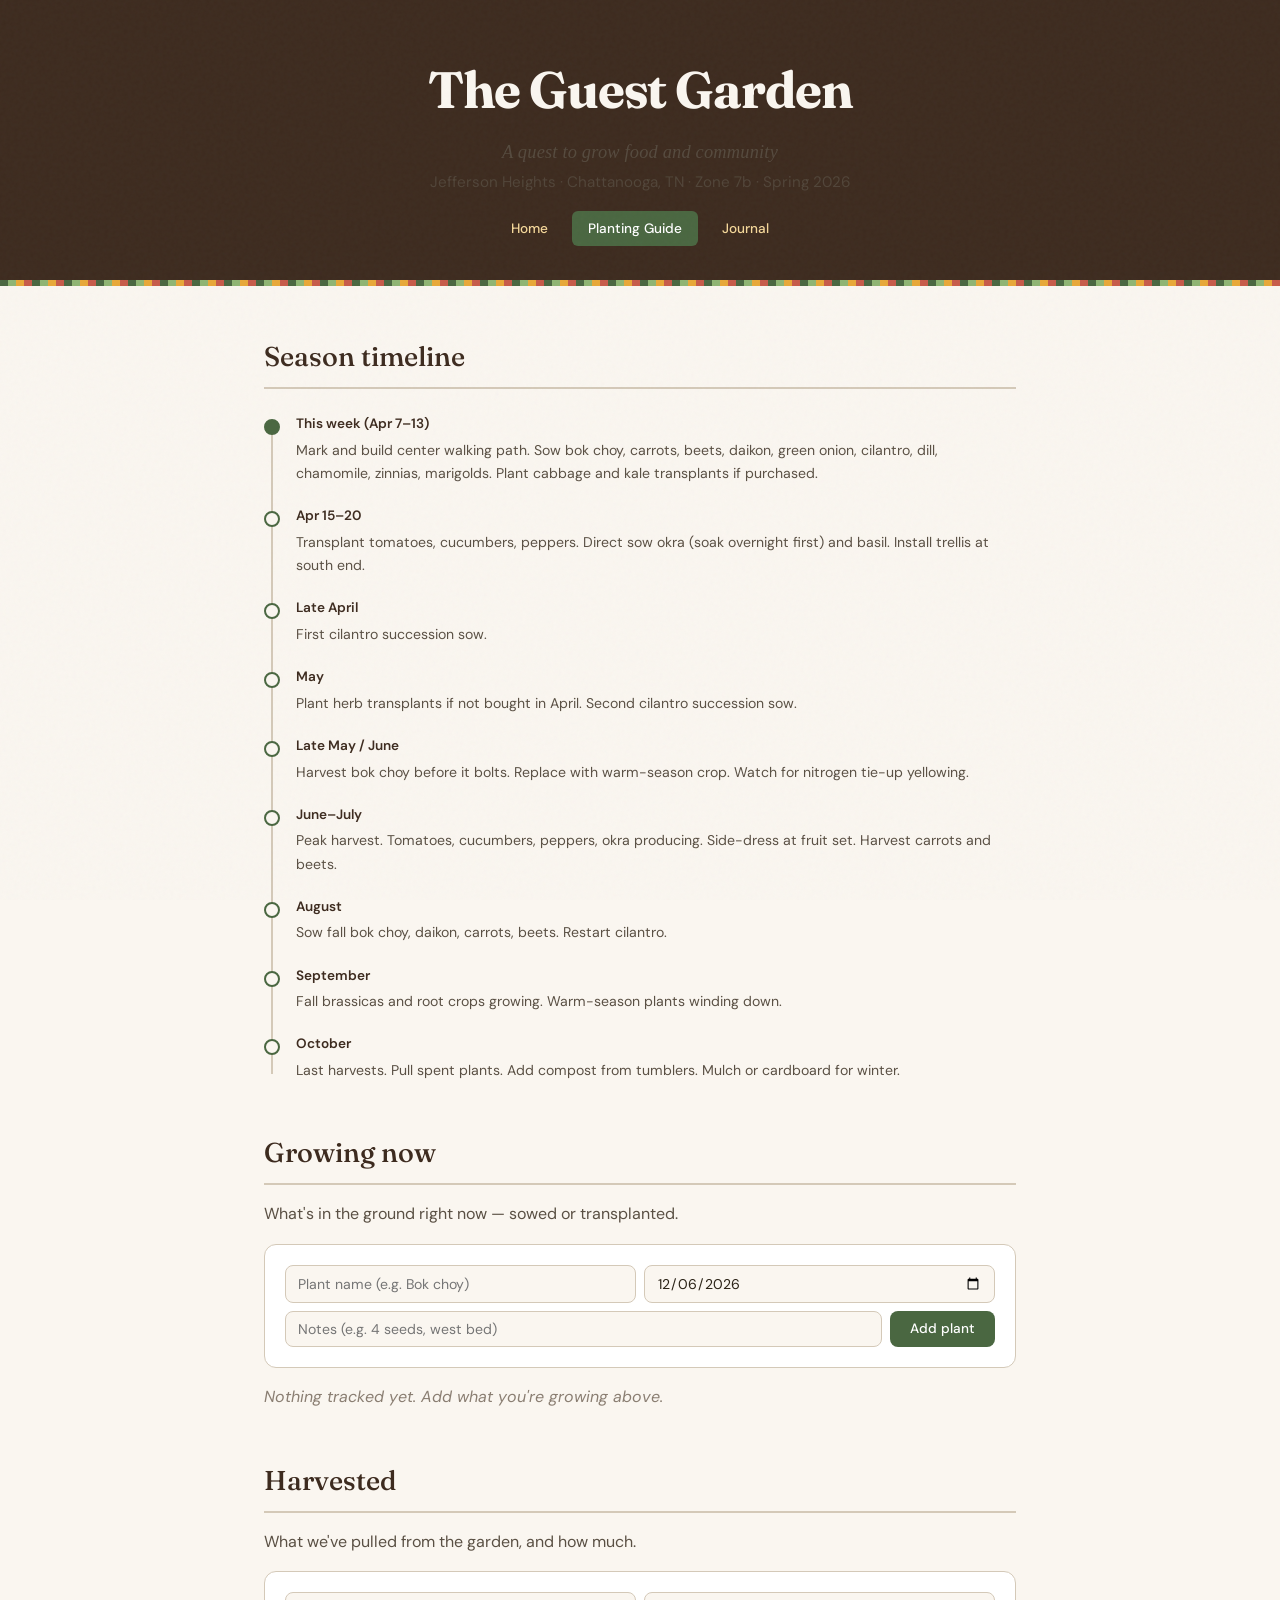
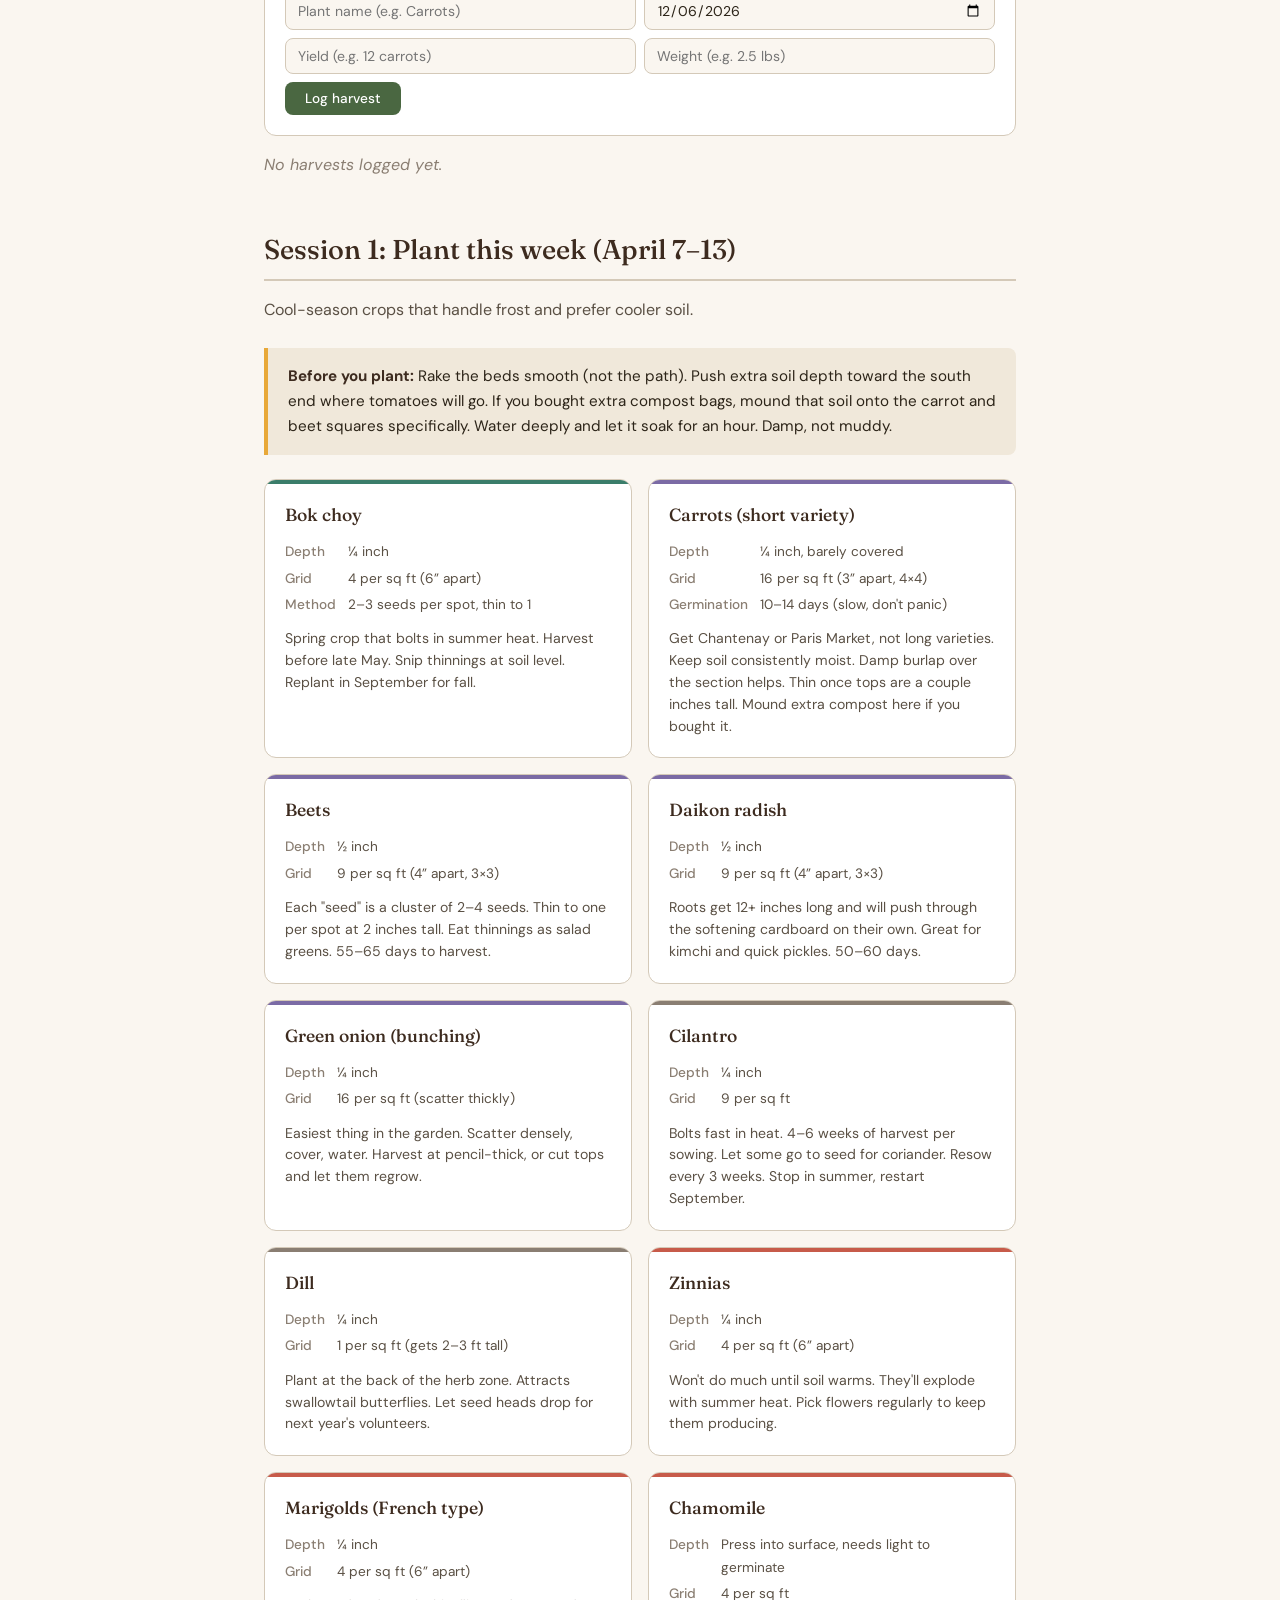
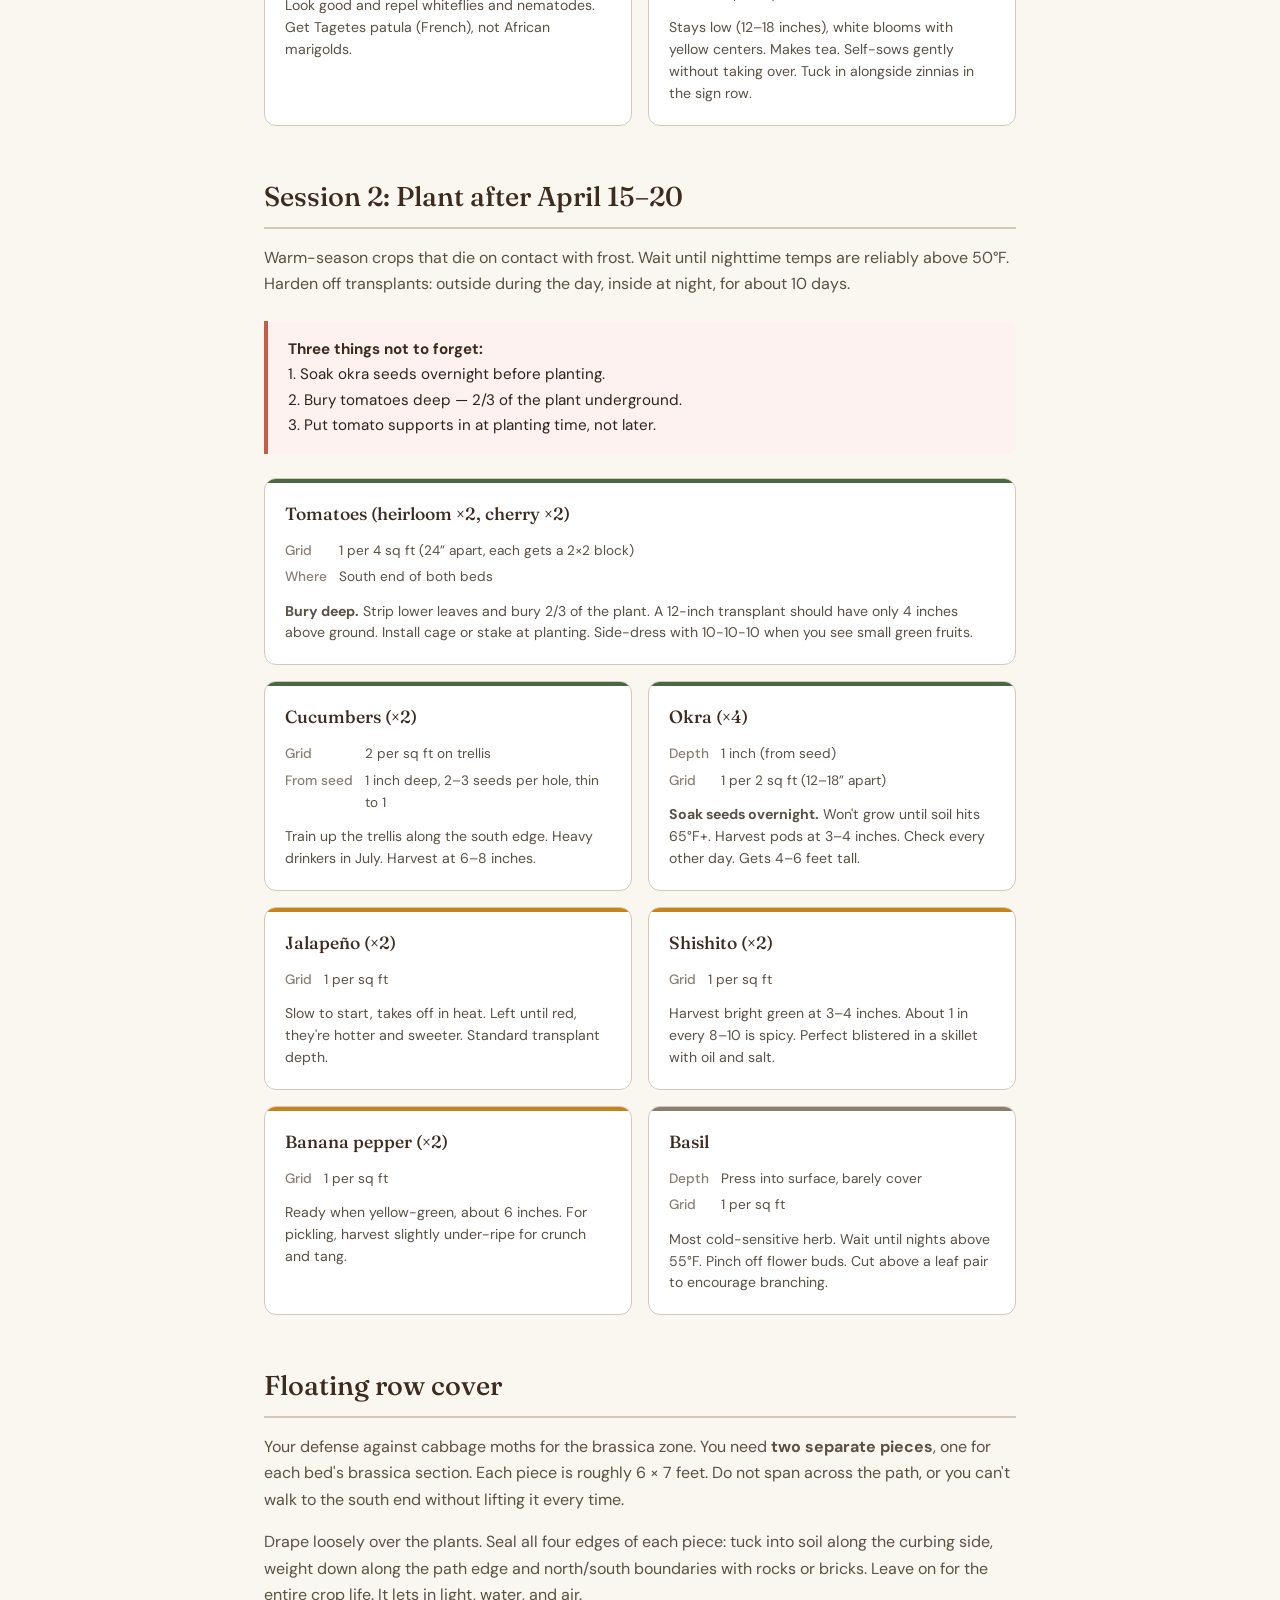
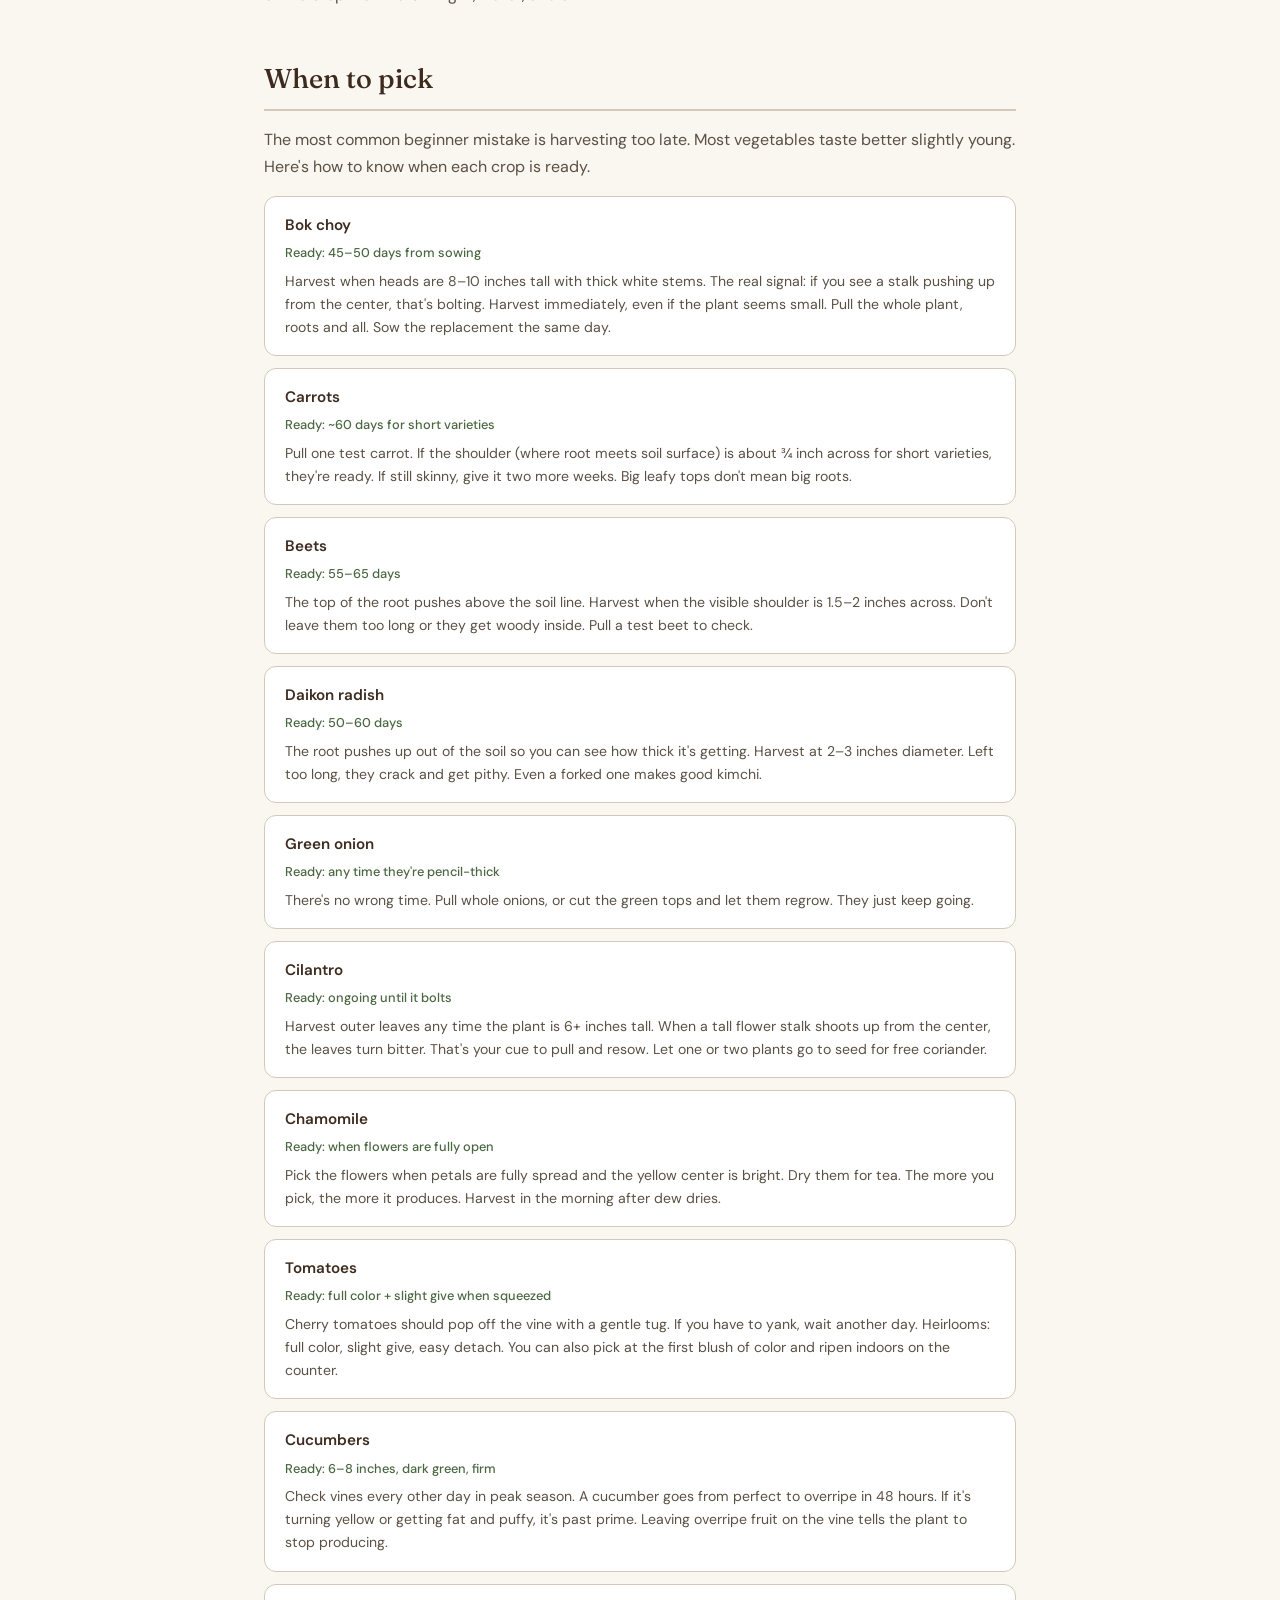
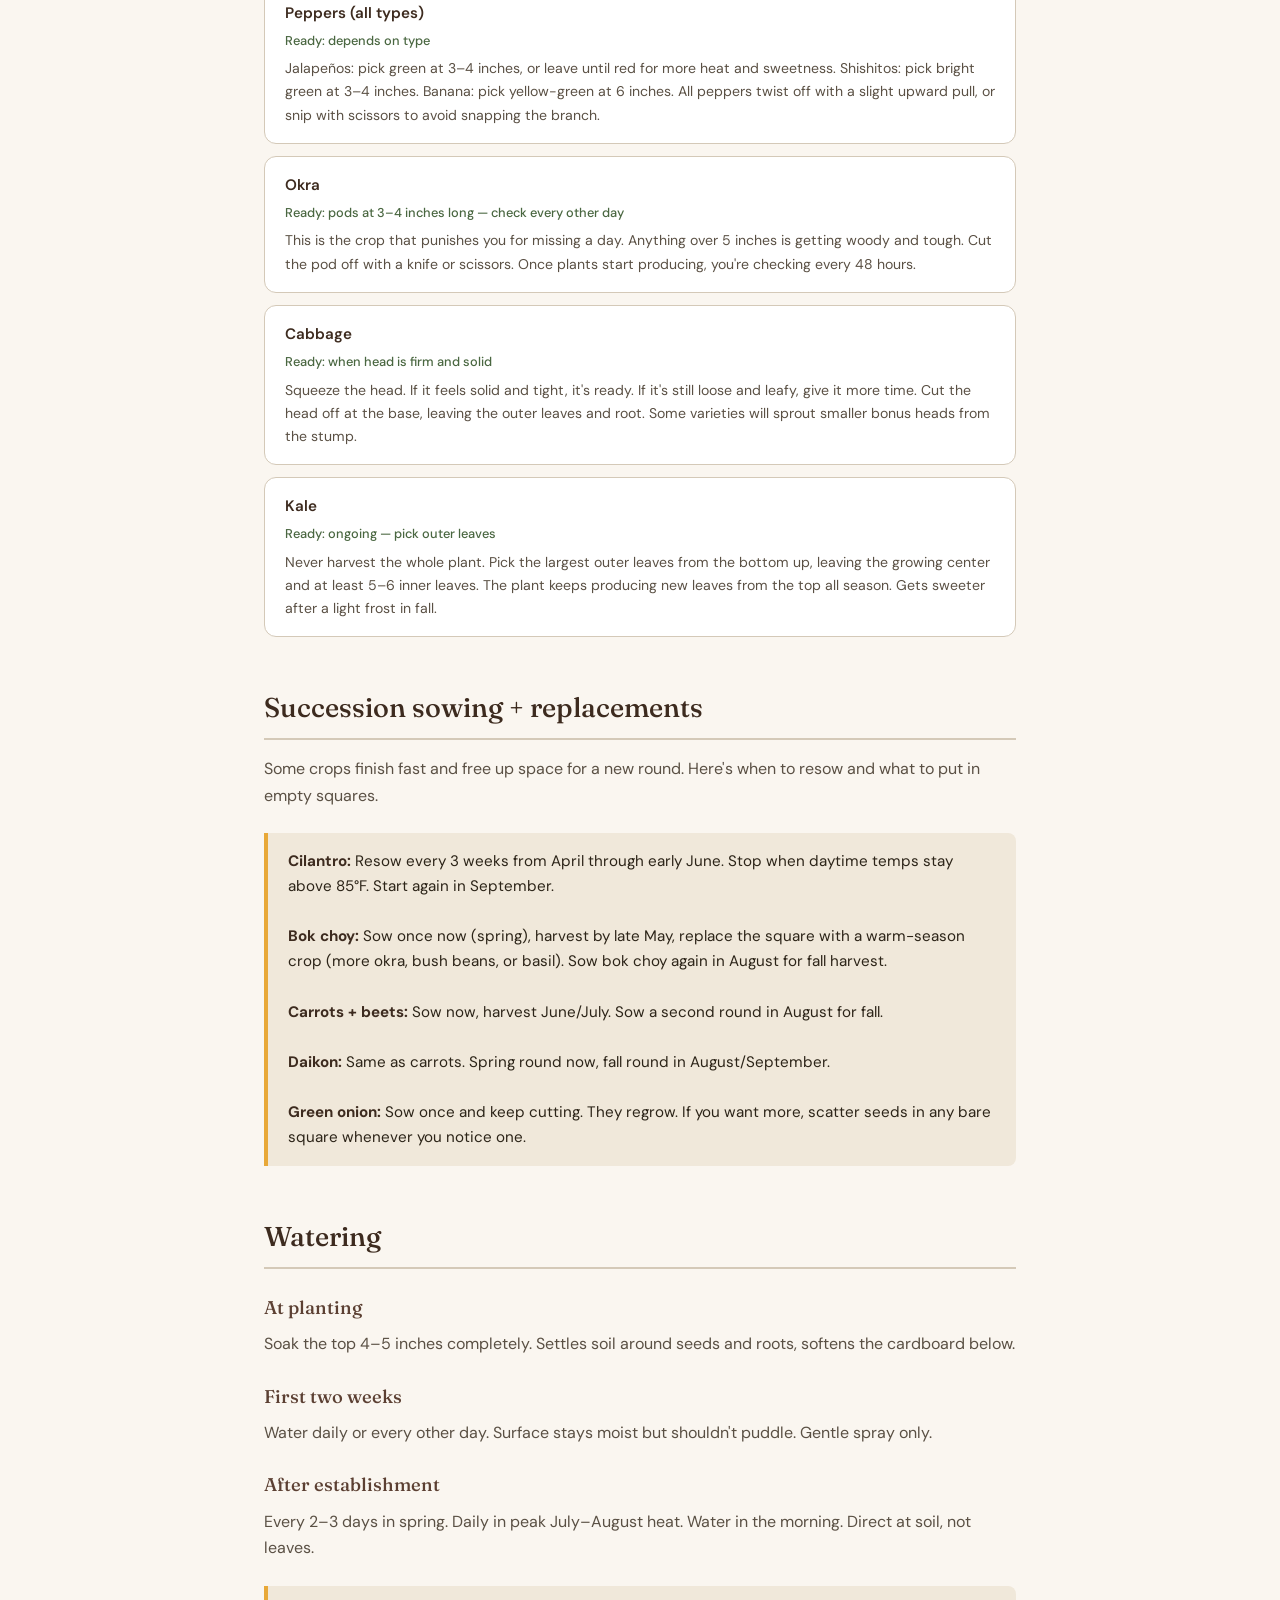
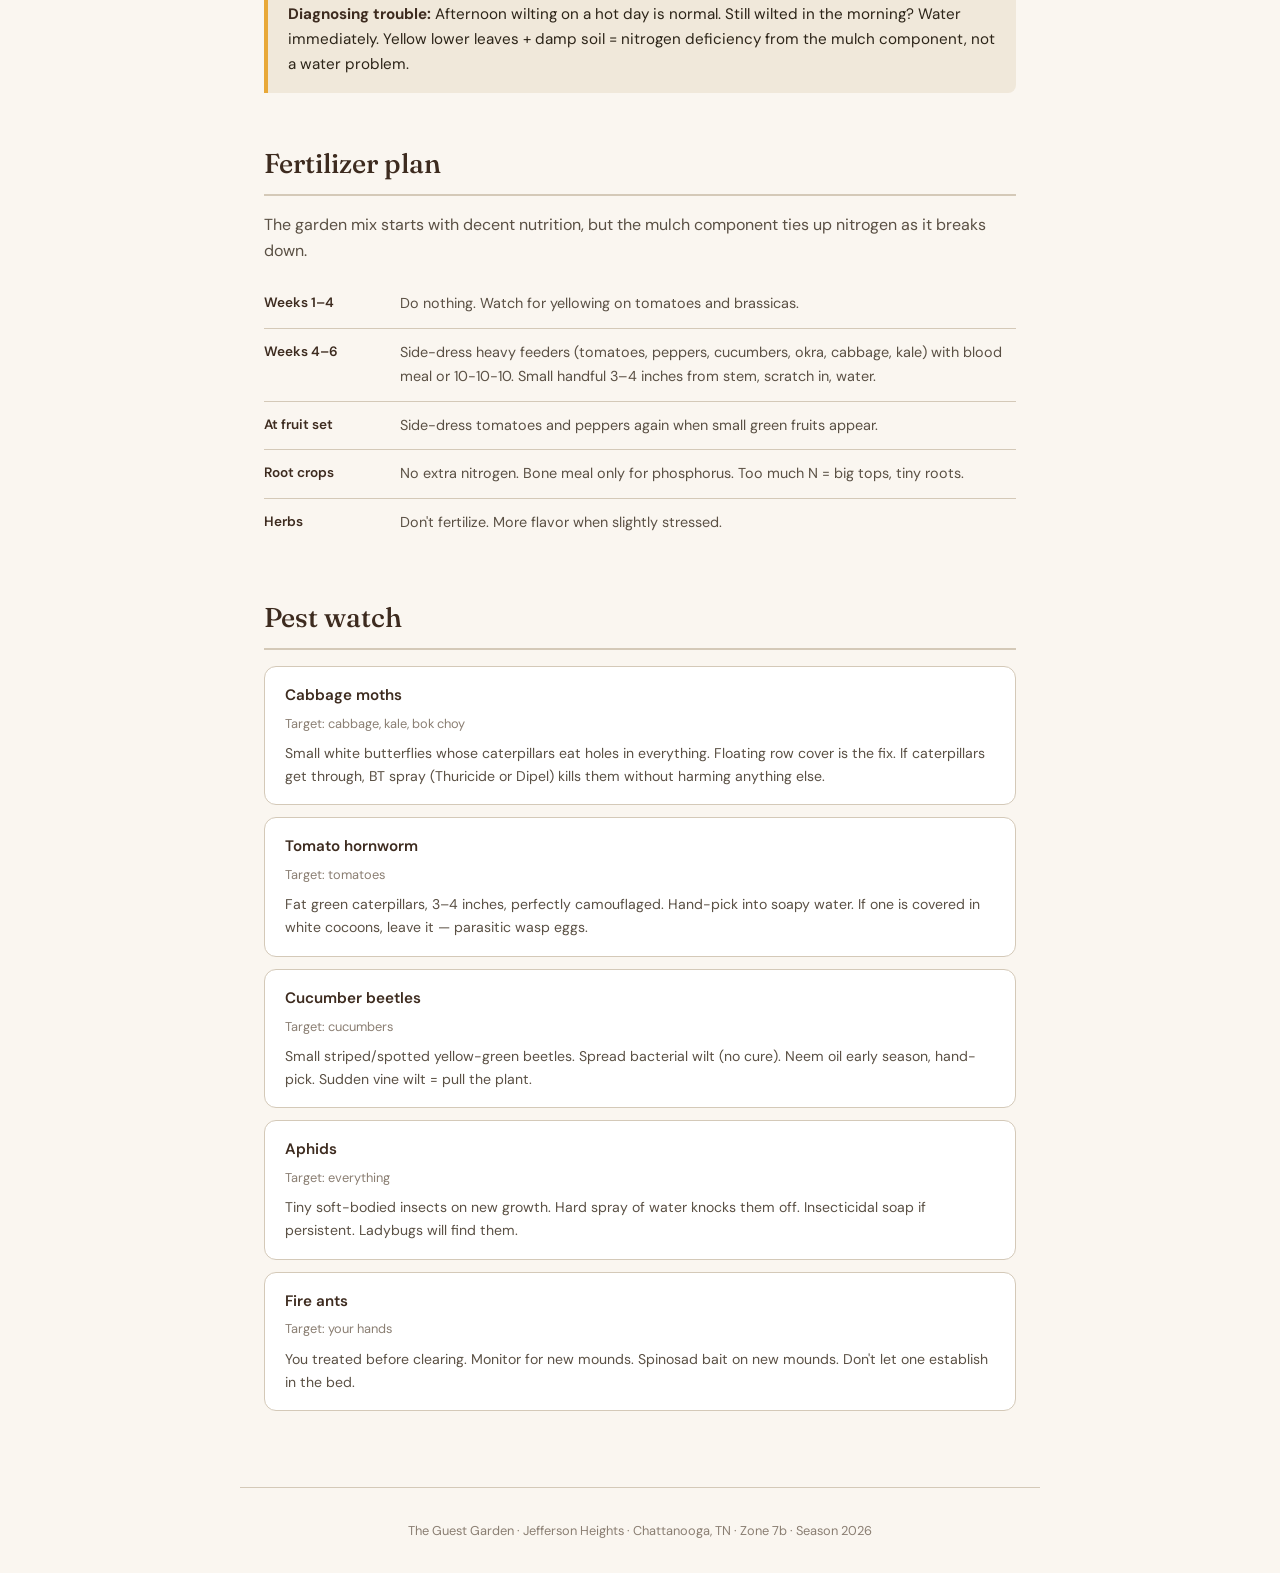
==== commit 55ba2403: "Add photo uploads, garden tracking, and rebrand to The Guest Garden - Journal entries now support op" ====
--- a/garden.html
+++ b/garden.html
@@ -3,14 +3,15 @@
 <head>
 <meta charset="UTF-8">
 <meta name="viewport" content="width=device-width, initial-scale=1.0">
-<title>Planting Guide — Jefferson Heights Community Garden</title>
+<title>Planting Guide — The Guest Garden</title>
 <link href="https://fonts.googleapis.com/css2?family=Fraunces:ital,opsz,wght@0,9..144,300;0,9..144,500;0,9..144,700;1,9..144,400&family=DM+Sans:wght@400;500;600&display=swap" rel="stylesheet">
 <link rel="stylesheet" href="styles.css">
 </head>
 <body>
 <div class="grain"></div>
 <header>
-<h1>Community Garden Guide</h1>
+<h1>The Guest Garden</h1>
+<p class="subtitle">A quest to grow food and community</p>
 <p>Jefferson Heights &middot; Chattanooga, TN &middot; Zone 7b &middot; Spring 2026</p>
 <nav>
 <a href="index.html">Home</a>
@@ -35,42 +36,31 @@
 <div class="timeline-item"><div class="timeline-date">October</div><div class="timeline-desc">Last harvests. Pull spent plants. Add compost from tumblers. Mulch or cardboard for winter.</div></div>
 </div></section>
 
-<!-- ===== SHOPPING LIST ===== -->
+<!-- ===== GROWING NOW ===== -->
 <section>
-<h2>Shopping list</h2>
-<p>Bring this to Lowe's or Home Depot. Check off as you go.</p>
-<div class="shop-section"><h4>Must-buy transplants</h4>
-<div class="shop-item"><label><input type="checkbox"> Cherry tomato &times;2</label></div>
-<div class="shop-item"><label><input type="checkbox"> Jalape&ntilde;o pepper &times;2</label></div></div>
-<div class="shop-section"><h4>Must-buy supplies</h4>
-<div class="shop-item"><label><input type="checkbox"> Floating row cover, 0.5 oz &times;2 pieces (~6&times;7 ft each, one per bed)</label></div></div>
-<div class="shop-section"><h4>Nice-to-have transplants</h4>
-<div class="shop-item"><label><input type="checkbox"> Heirloom tomato &times;2</label></div>
-<div class="shop-item"><label><input type="checkbox"> Banana pepper &times;2</label></div>
-<div class="shop-item"><label><input type="checkbox"> Shishito pepper &times;2</label></div>
-<div class="shop-item"><label><input type="checkbox"> Cucumber &times;2</label></div>
-<div class="shop-item"><label><input type="checkbox"> Cabbage 4-pack</label></div>
-<div class="shop-item"><label><input type="checkbox"> Kale 4-pack</label></div></div>
-<div class="shop-section"><h4>Seed packets</h4>
-<div class="shop-item"><label><input type="checkbox"> Bok choy</label></div>
-<div class="shop-item"><label><input type="checkbox"> Carrots (short variety: Chantenay or Paris Market)</label></div>
-<div class="shop-item"><label><input type="checkbox"> Beets</label></div>
-<div class="shop-item"><label><input type="checkbox"> Daikon radish</label></div>
-<div class="shop-item"><label><input type="checkbox"> Green onion (bunching)</label></div>
-<div class="shop-item"><label><input type="checkbox"> Okra (Clemson Spineless)</label></div>
-<div class="shop-item"><label><input type="checkbox"> Cilantro</label></div>
-<div class="shop-item"><label><input type="checkbox"> Dill</label></div>
-<div class="shop-item"><label><input type="checkbox"> Chamomile</label></div>
-<div class="shop-item"><label><input type="checkbox"> Zinnia</label></div>
-<div class="shop-item"><label><input type="checkbox"> Marigold (French type)</label></div></div>
-<div class="shop-section"><h4>Grab if you can (or get in May)</h4>
-<div class="shop-item"><label><input type="checkbox"> Blood meal or 10-10-10 fertilizer</label></div>
-<div class="shop-item"><label><input type="checkbox"> Bone meal</label></div>
-<div class="shop-item"><label><input type="checkbox"> Compost bags &times;2–3 (extra depth for carrot/beet zone)</label></div>
-<div class="shop-item"><label><input type="checkbox"> Basil transplant</label></div>
-<div class="shop-item"><label><input type="checkbox"> Rosemary transplant</label></div>
-<div class="shop-item"><label><input type="checkbox"> Thyme transplant</label></div>
-<div class="shop-item"><label><input type="checkbox"> Oregano transplant</label></div></div>
+<h2>Growing now</h2>
+<p>What's in the ground right now &mdash; sowed or transplanted.</p>
+<div id="growing-form" class="tracker-form">
+  <input type="text" id="growing-name" placeholder="Plant name (e.g. Bok choy)">
+  <input type="date" id="growing-date">
+  <input type="text" id="growing-notes" placeholder="Notes (e.g. 4 seeds, west bed)">
+  <button onclick="addGrowing()">Add plant</button>
+</div>
+<div id="growing-list"></div>
+</section>
+
+<!-- ===== HARVESTED ===== -->
+<section>
+<h2>Harvested</h2>
+<p>What we've pulled from the garden, and how much.</p>
+<div id="harvest-form" class="tracker-form">
+  <input type="text" id="harvest-name" placeholder="Plant name (e.g. Carrots)">
+  <input type="date" id="harvest-date">
+  <input type="text" id="harvest-yield" placeholder="Yield (e.g. 12 carrots)">
+  <input type="text" id="harvest-weight" placeholder="Weight (e.g. 2.5 lbs)">
+  <button onclick="addHarvest()">Log harvest</button>
+</div>
+<div id="harvest-list"></div>
 </section>
 
 <!-- ===== SESSION 1 ===== -->
@@ -190,5 +180,7 @@
 </section>
 
 </main>
-<footer>Community Garden Guide &middot; Jefferson Heights &middot; Chattanooga, TN &middot; Zone 7b &middot; Season 2026</footer>
+<footer>The Guest Garden &middot; Jefferson Heights &middot; Chattanooga, TN &middot; Zone 7b &middot; Season 2026</footer>
+
+<script src="script.js"></script>
 </body></html>
--- a/styles.css
+++ b/styles.css
@@ -1,4 +1,4 @@
-:root{--soil:#3D2B1F;--loam:#5C4033;--leaf:#4A6741;--sprout:#8FB573;--sun:#E8A838;--sun-light:#F5D89A;--bloom:#C75B4A;--cream:#FAF6F0;--sand:#F0E8DA;--stone:#D4C9B8;--text:#2C2418;--text-mid:#5A5044;--text-light:#8A7E72;--zone-flower:#C75B4A;--zone-herb:#8A7E72;--zone-root:#7B6BA5;--zone-brassica:#3A7D6A;--zone-pepper:#C4841D;--zone-tall:#4A6741}*{margin:0;padding:0;box-sizing:border-box}body{font-family:'DM Sans',sans-serif;background:var(--cream);color:var(--text);line-height:1.65;font-size:16px}.grain{position:fixed;top:0;left:0;width:100%;height:100%;opacity:.03;pointer-events:none;background-image:url("data:image/svg+xml,%3Csvg viewBox='0 0 256 256' xmlns='http://www.w3.org/2000/svg'%3E%3Cfilter id='n'%3E%3CfeTurbulence type='fractalNoise' baseFrequency='0.9' numOctaves='4' stitchTiles='stitch'/%3E%3C/filter%3E%3Crect width='100%25' height='100%25' filter='url(%23n)'/%3E%3C/svg%3E");z-index:999}header{background:var(--soil);color:var(--cream);padding:3rem 2rem 2.5rem;text-align:center;position:relative;overflow:hidden}header::before{content:'';position:absolute;bottom:0;left:0;right:0;height:6px;background:repeating-linear-gradient(90deg,var(--leaf) 0,var(--leaf) 8px,var(--sprout) 8px,var(--sprout) 16px,var(--sun) 16px,var(--sun) 24px,var(--bloom) 24px,var(--bloom) 32px)}header h1{font-family:'Fraunces',serif;font-weight:700;font-size:clamp(2rem,5vw,3.2rem);letter-spacing:-.02em;margin-bottom:.3rem}header p{font-size:.95rem;opacity:.7}
+:root{--soil:#3D2B1F;--loam:#5C4033;--leaf:#4A6741;--sprout:#8FB573;--sun:#E8A838;--sun-light:#F5D89A;--bloom:#C75B4A;--cream:#FAF6F0;--sand:#F0E8DA;--stone:#D4C9B8;--text:#2C2418;--text-mid:#5A5044;--text-light:#8A7E72;--zone-flower:#C75B4A;--zone-herb:#8A7E72;--zone-root:#7B6BA5;--zone-brassica:#3A7D6A;--zone-pepper:#C4841D;--zone-tall:#4A6741}*{margin:0;padding:0;box-sizing:border-box}body{font-family:'DM Sans',sans-serif;background:var(--cream);color:var(--text);line-height:1.65;font-size:16px}.grain{position:fixed;top:0;left:0;width:100%;height:100%;opacity:.03;pointer-events:none;background-image:url("data:image/svg+xml,%3Csvg viewBox='0 0 256 256' xmlns='http://www.w3.org/2000/svg'%3E%3Cfilter id='n'%3E%3CfeTurbulence type='fractalNoise' baseFrequency='0.9' numOctaves='4' stitchTiles='stitch'/%3E%3C/filter%3E%3Crect width='100%25' height='100%25' filter='url(%23n)'/%3E%3C/svg%3E");z-index:999}header{background:var(--soil);color:var(--cream);padding:3rem 2rem 2.5rem;text-align:center;position:relative;overflow:hidden}header::before{content:'';position:absolute;bottom:0;left:0;right:0;height:6px;background:repeating-linear-gradient(90deg,var(--leaf) 0,var(--leaf) 8px,var(--sprout) 8px,var(--sprout) 16px,var(--sun) 16px,var(--sun) 24px,var(--bloom) 24px,var(--bloom) 32px)}header h1{font-family:'Fraunces',serif;font-weight:700;font-size:clamp(2rem,5vw,3.2rem);letter-spacing:-.02em;margin-bottom:.3rem}header p{font-size:.95rem;opacity:.7}header .subtitle{font-family:'Fraunces',serif;font-style:italic;font-size:1.15rem;opacity:.85;margin-bottom:.15rem;letter-spacing:.01em}
 nav{margin-top:1rem;display:flex;justify-content:center;gap:.5rem}nav a{color:var(--sun-light);text-decoration:none;font-size:.85rem;font-weight:500;padding:.4rem 1rem;border-radius:6px;transition:background .2s}nav a:hover{background:rgba(255,255,255,.1)}nav a.active{background:var(--leaf);color:#fff}
 main{max-width:800px;margin:0 auto;padding:0 1.5rem 4rem}section{margin-top:3rem}h2{font-family:'Fraunces',serif;font-weight:500;font-size:1.7rem;color:var(--soil);margin-bottom:1rem;padding-bottom:.5rem;border-bottom:2px solid var(--stone)}h3{font-family:'Fraunces',serif;font-weight:500;font-size:1.15rem;color:var(--loam);margin:1.5rem 0 .5rem}p{margin-bottom:1rem;color:var(--text-mid)}.callout{background:var(--sand);border-left:4px solid var(--sun);padding:1rem 1.25rem;margin:1.5rem 0;border-radius:0 8px 8px 0;font-size:.95rem}.callout strong{color:var(--soil)}.warning{background:#FDF2F0;border-left-color:var(--bloom)}
 .plant-grid{display:grid;grid-template-columns:1fr;gap:1rem;margin:1rem 0}@media(min-width:600px){.plant-grid{grid-template-columns:1fr 1fr}.plant-card.full-width{grid-column:1/-1}}.plant-card{background:#fff;border-radius:12px;padding:1.25rem;border:1px solid var(--stone);position:relative;overflow:hidden}.plant-card::before{content:'';position:absolute;top:0;left:0;right:0;height:4px}.plant-card[data-zone="flower"]::before{background:var(--zone-flower)}.plant-card[data-zone="herb"]::before{background:var(--zone-herb)}.plant-card[data-zone="root"]::before{background:var(--zone-root)}.plant-card[data-zone="brassica"]::before{background:var(--zone-brassica)}.plant-card[data-zone="pepper"]::before{background:var(--zone-pepper)}.plant-card[data-zone="tall"]::before{background:var(--zone-tall)}.plant-card h4{font-family:'Fraunces',serif;font-weight:500;font-size:1.1rem;color:var(--soil);margin-bottom:.75rem}.plant-meta{display:grid;grid-template-columns:auto 1fr;gap:.25rem .75rem;font-size:.85rem;margin-bottom:.75rem}.plant-meta dt{color:var(--text-light);font-weight:500}.plant-meta dd{color:var(--text-mid)}.plant-card p{font-size:.88rem;line-height:1.55;margin-bottom:0}
@@ -7,10 +7,14 @@
 .pest-card{background:#fff;border-radius:12px;padding:1rem 1.25rem;border:1px solid var(--stone);margin:.75rem 0}.pest-card h4{font-size:.95rem;font-weight:600;color:var(--soil);margin-bottom:.3rem}.pest-card .target{font-size:.8rem;color:var(--text-light);margin-bottom:.5rem}.pest-card p{font-size:.88rem;margin-bottom:0}
 .fert-row{display:grid;grid-template-columns:120px 1fr;gap:1rem;padding:.75rem 0;border-bottom:1px solid var(--stone);font-size:.9rem}.fert-row:last-child{border-bottom:none}.fert-when{font-weight:600;color:var(--soil);font-size:.85rem}.fert-what{color:var(--text-mid)}
 .layout-diagram{background:#fff;border-radius:12px;border:1px solid var(--stone);padding:1.5rem;margin:1.5rem 0;overflow-x:auto}
-.math-box{background:#fff;border-radius:12px;border:1px solid var(--stone);padding:1.25rem 1.5rem;margin:1rem 0;font-size:.9rem;color:var(--text-mid)}.math-box strong{color:var(--soil)}
+.personal-note{background:var(--sand);border-radius:12px;padding:1.25rem 1.5rem;margin:1.5rem 0;font-size:.95rem;color:var(--text-mid);text-align:center;font-style:italic;line-height:1.7}
 .harvest-card{background:#fff;border-radius:12px;padding:1rem 1.25rem;border:1px solid var(--stone);margin:.75rem 0}.harvest-card h4{font-size:.95rem;font-weight:600;color:var(--soil);margin-bottom:.25rem}.harvest-card .ready{font-size:.8rem;color:var(--leaf);font-weight:500;margin-bottom:.4rem}.harvest-card p{font-size:.88rem;margin-bottom:0}
 .journal-entry{background:#fff;border-radius:12px;padding:1rem 1.25rem;border:1px solid var(--stone);margin:.75rem 0;position:relative}.journal-entry .je-date{font-size:.8rem;font-weight:600;color:var(--soil)}.journal-entry .je-text{font-size:.88rem;color:var(--text-mid);margin-top:.25rem;white-space:pre-wrap}.journal-entry .je-delete{position:absolute;top:.75rem;right:1rem;background:none;border:none;color:var(--text-light);cursor:pointer;font-size:1rem;padding:4px 8px;border-radius:4px}.journal-entry .je-delete:hover{background:var(--sand);color:var(--bloom)}
 #journal-form{background:#fff;border-radius:12px;padding:1.25rem;border:1px solid var(--stone);margin:1rem 0}#journal-form textarea{width:100%;min-height:80px;border:1px solid var(--stone);border-radius:8px;padding:.75rem;font-family:'DM Sans',sans-serif;font-size:.9rem;color:var(--text);background:var(--cream);resize:vertical;margin-bottom:.75rem}#journal-form textarea:focus{outline:2px solid var(--leaf);border-color:var(--leaf)}#journal-form button{background:var(--leaf);color:#fff;border:none;padding:.6rem 1.5rem;border-radius:8px;font-family:'DM Sans',sans-serif;font-size:.85rem;font-weight:500;cursor:pointer}#journal-form button:hover{background:var(--soil)}
+.je-photo{max-width:100%;border-radius:8px;margin-top:.75rem}
+.photo-label{display:block;font-size:.85rem;color:var(--text-light);margin-bottom:.35rem}#journal-photo{margin-bottom:.75rem;font-size:.85rem;color:var(--text-mid)}
+.tracker-form{background:#fff;border-radius:12px;padding:1.25rem;border:1px solid var(--stone);margin:1rem 0;display:flex;flex-wrap:wrap;gap:.5rem}.tracker-form input[type="text"],.tracker-form input[type="date"]{flex:1 1 45%;min-width:140px;border:1px solid var(--stone);border-radius:8px;padding:.5rem .75rem;font-family:'DM Sans',sans-serif;font-size:.88rem;color:var(--text);background:var(--cream)}.tracker-form input:focus{outline:2px solid var(--leaf);border-color:var(--leaf)}.tracker-form button{background:var(--leaf);color:#fff;border:none;padding:.5rem 1.25rem;border-radius:8px;font-family:'DM Sans',sans-serif;font-size:.85rem;font-weight:500;cursor:pointer}.tracker-form button:hover{background:var(--soil)}
+.tracker-item{background:#fff;border-radius:12px;padding:1rem 1.25rem;border:1px solid var(--stone);margin:.75rem 0;position:relative}.tracker-item h4{font-size:.95rem;font-weight:600;color:var(--soil);margin-bottom:.25rem}.tracker-item .ti-meta{font-size:.82rem;color:var(--text-light);margin-bottom:.3rem}.tracker-item p{font-size:.88rem;color:var(--text-mid);margin-bottom:0}.tracker-item .ti-delete{position:absolute;top:.75rem;right:1rem;background:none;border:none;color:var(--text-light);cursor:pointer;font-size:1rem;padding:4px 8px;border-radius:4px}.tracker-item .ti-delete:hover{background:var(--sand);color:var(--bloom)}
 .empty-state{color:var(--text-light);font-style:italic}.empty-state a{color:var(--leaf)}
 footer{text-align:center;padding:2rem;color:var(--text-light);font-size:.8rem;border-top:1px solid var(--stone);max-width:800px;margin:0 auto}
 @media print{header{background:#fff;color:#000}.grain{display:none}nav{display:none}body{font-size:11pt}#journal-form{display:none}}
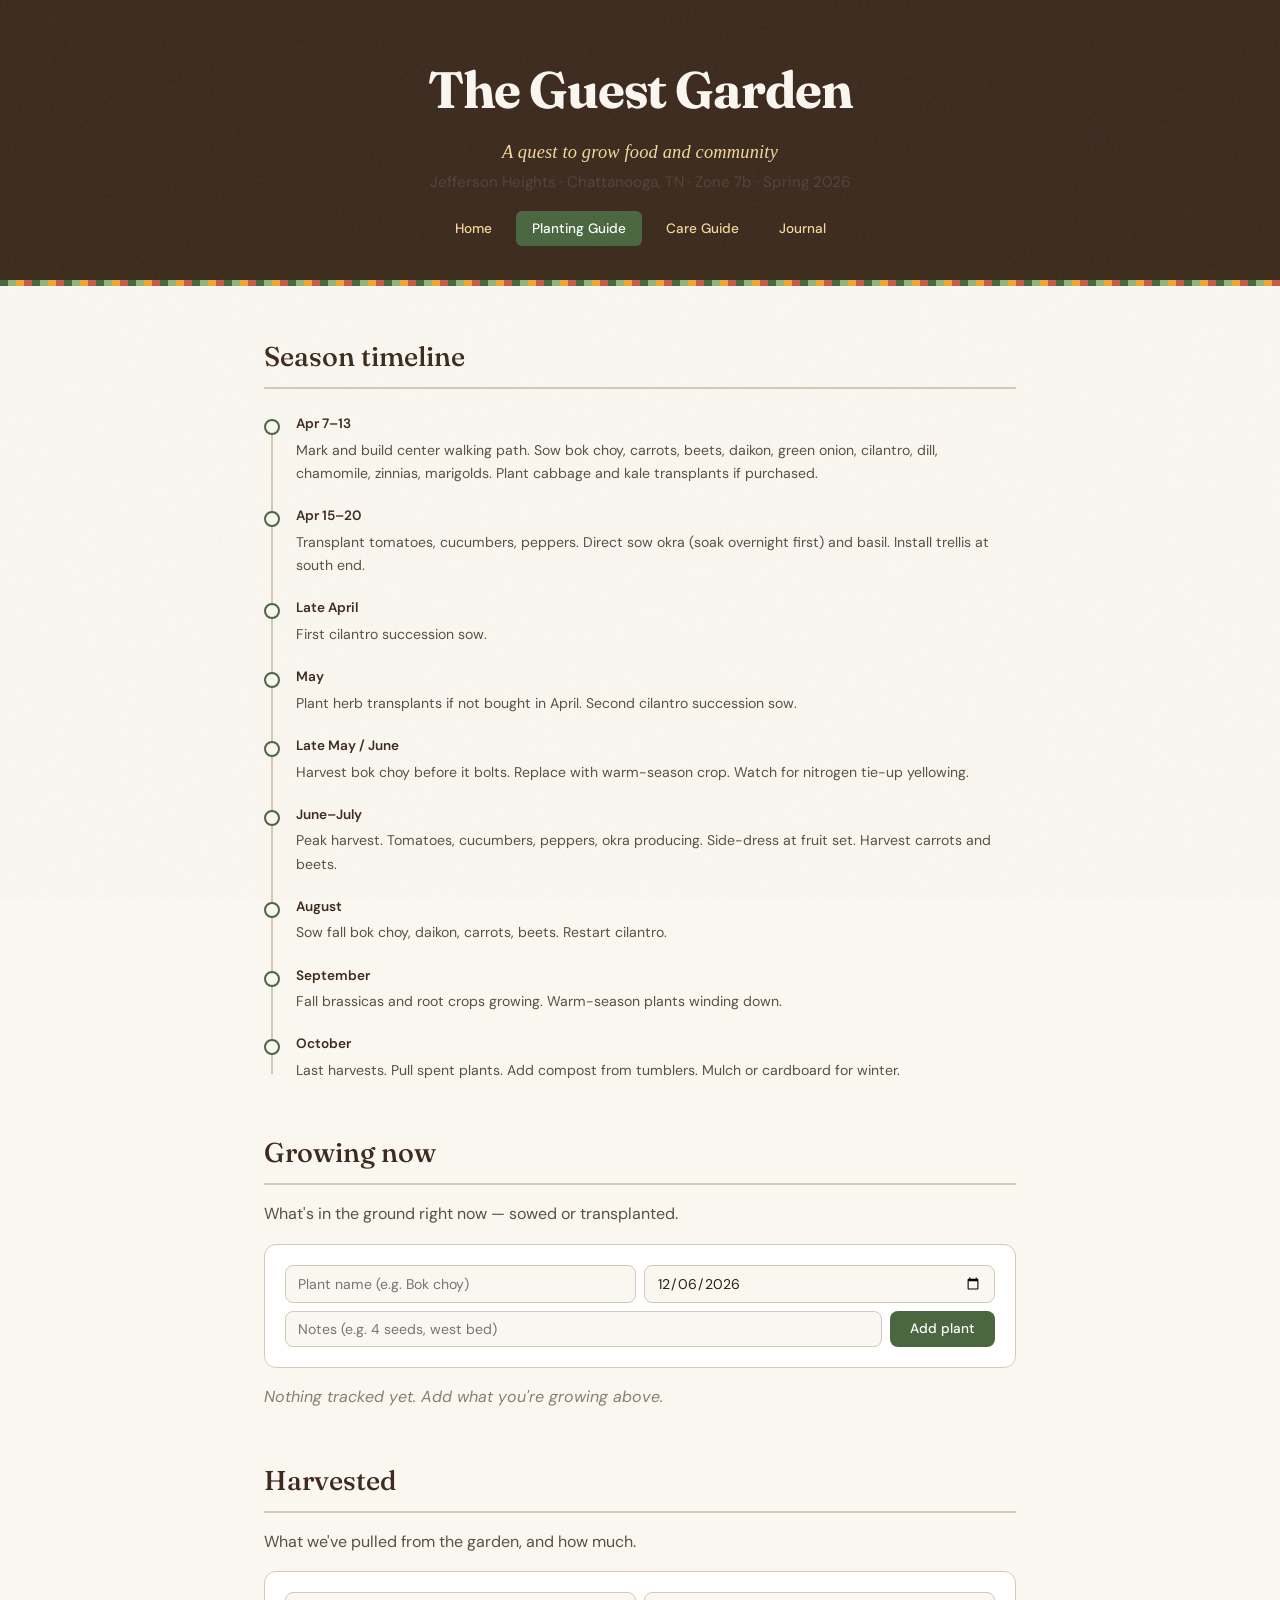
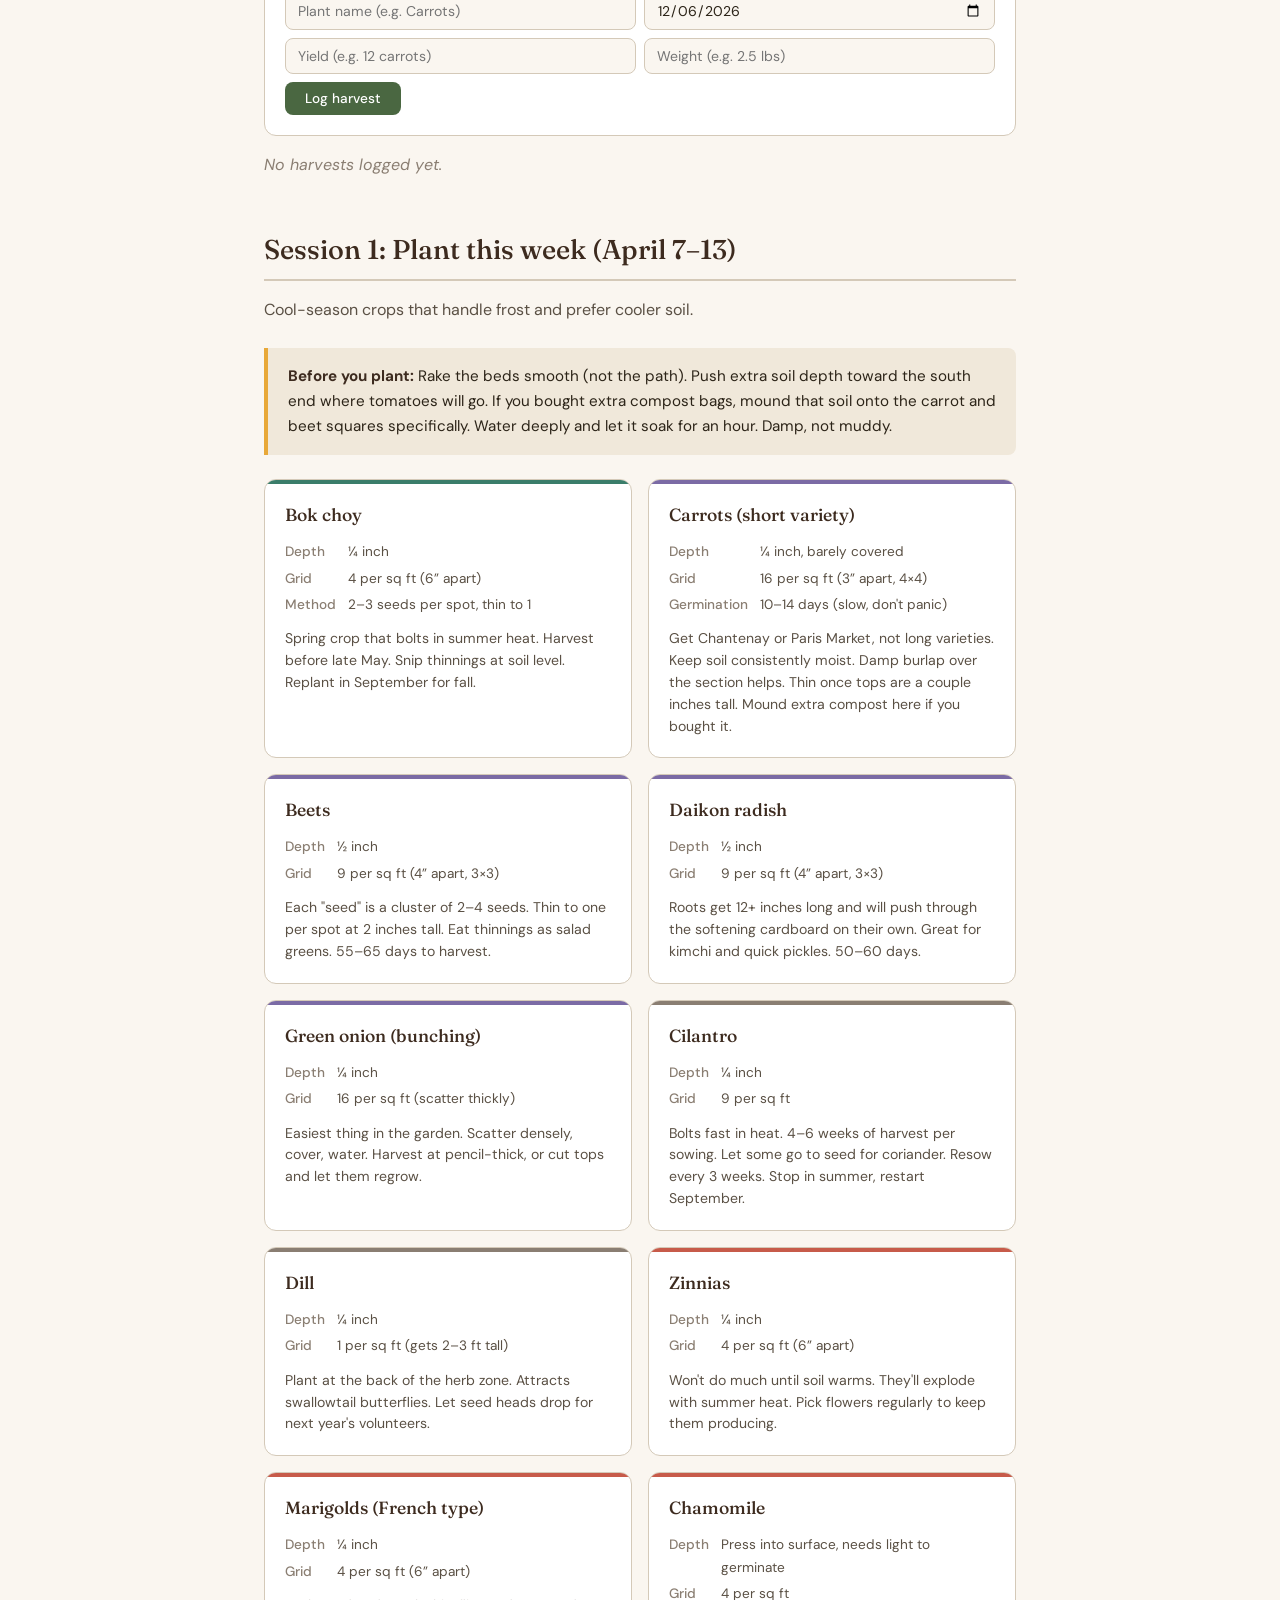
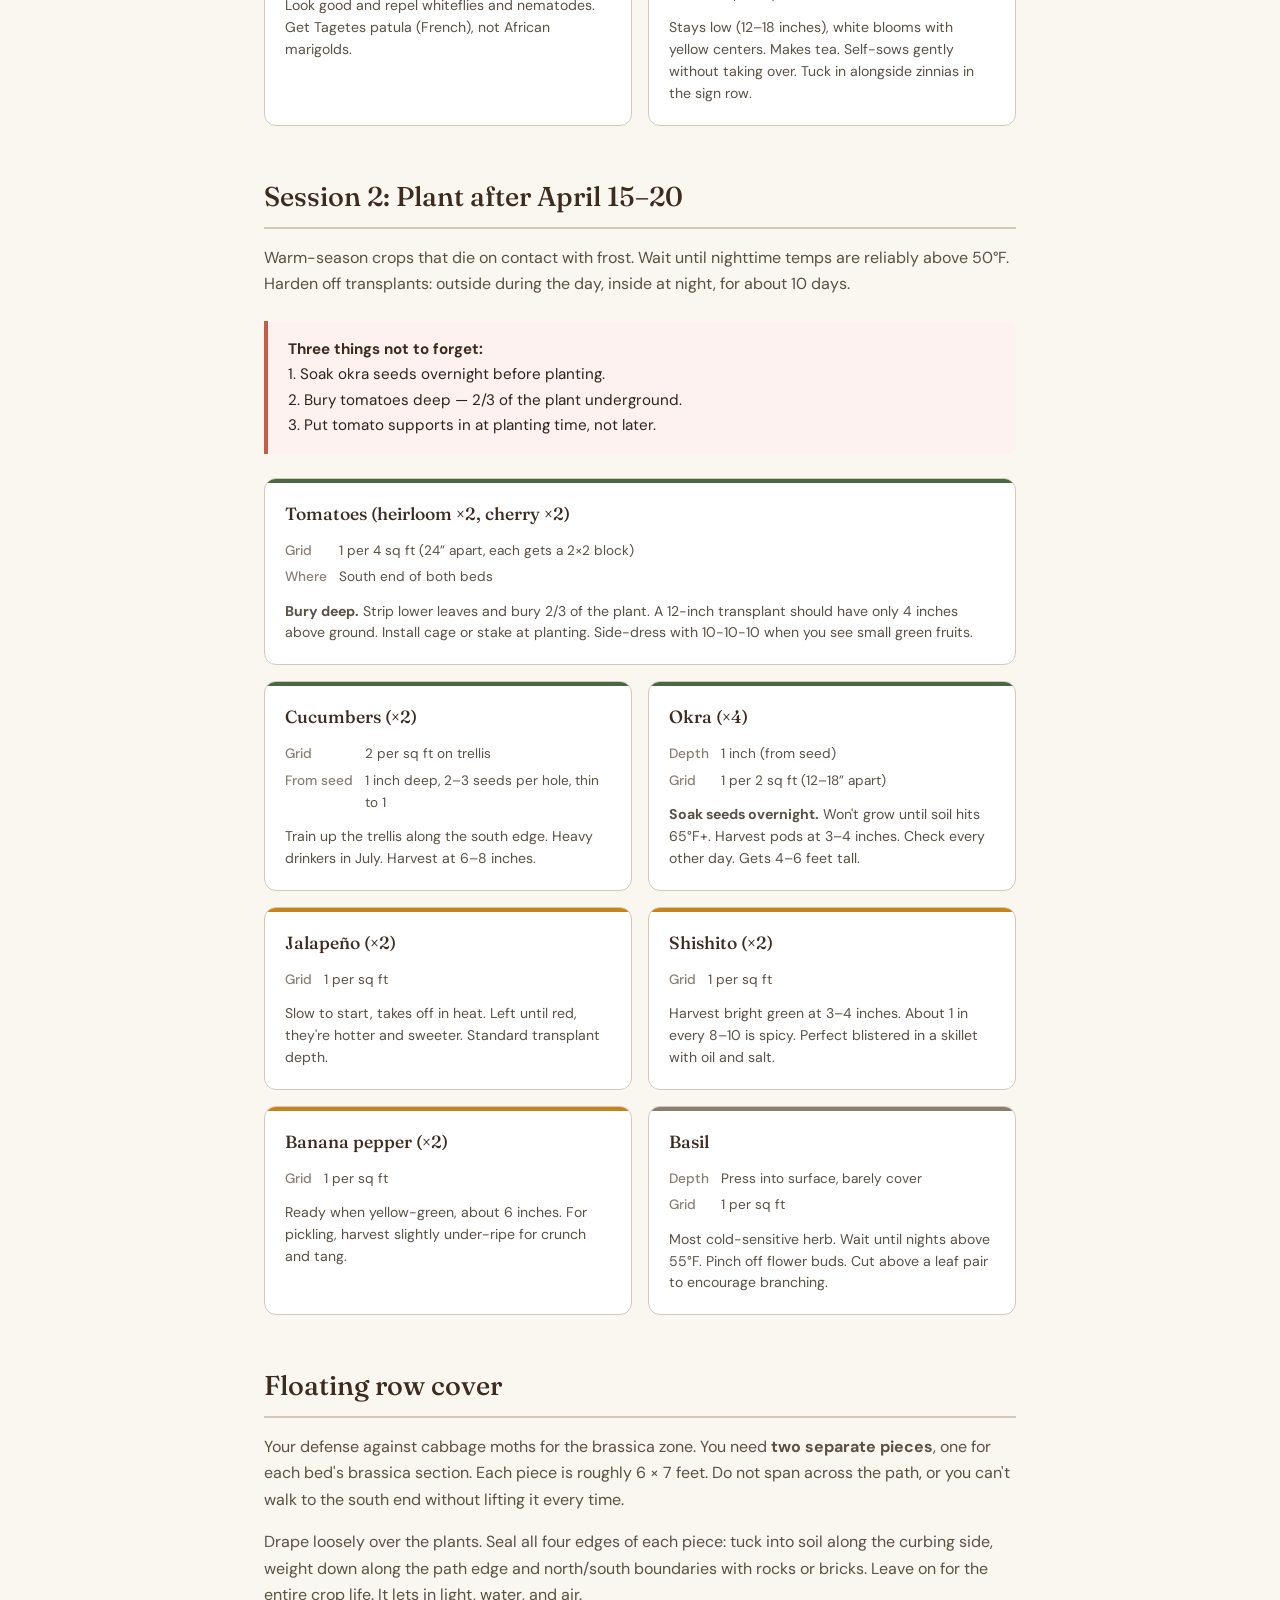
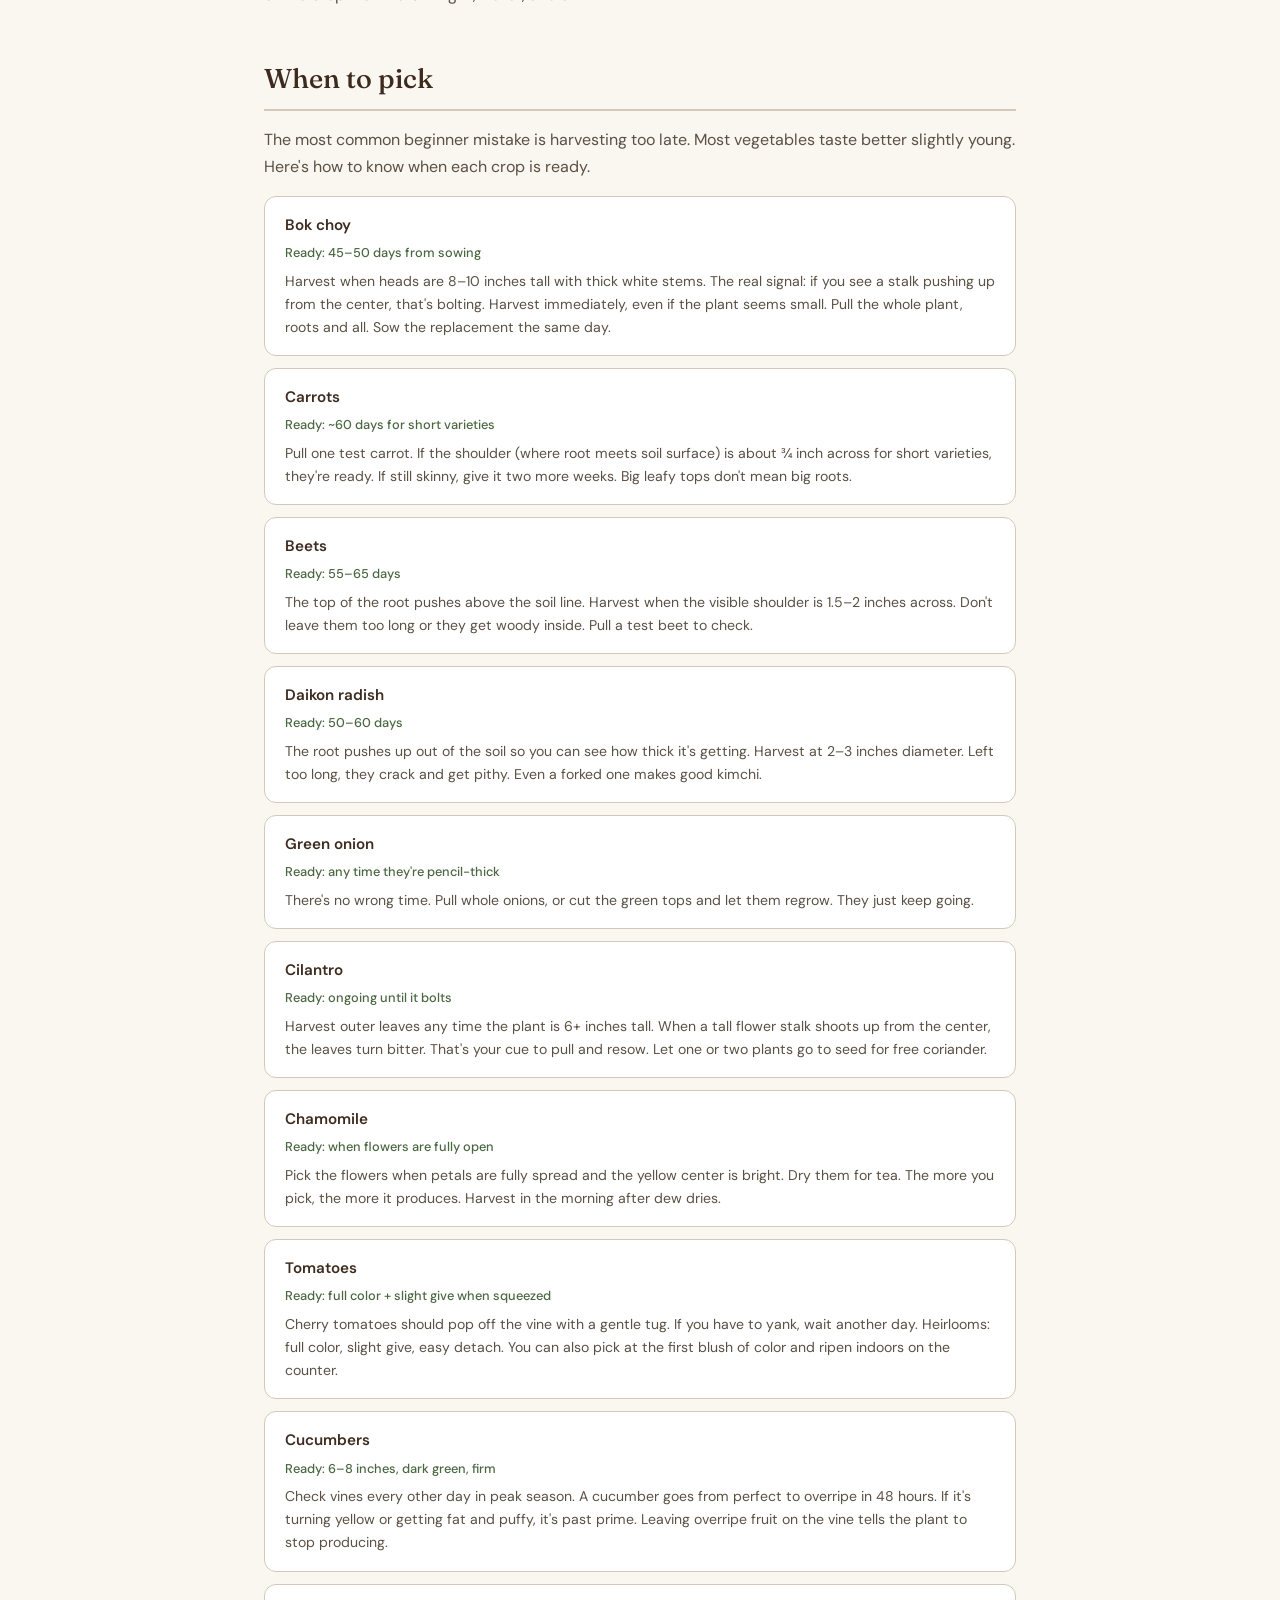
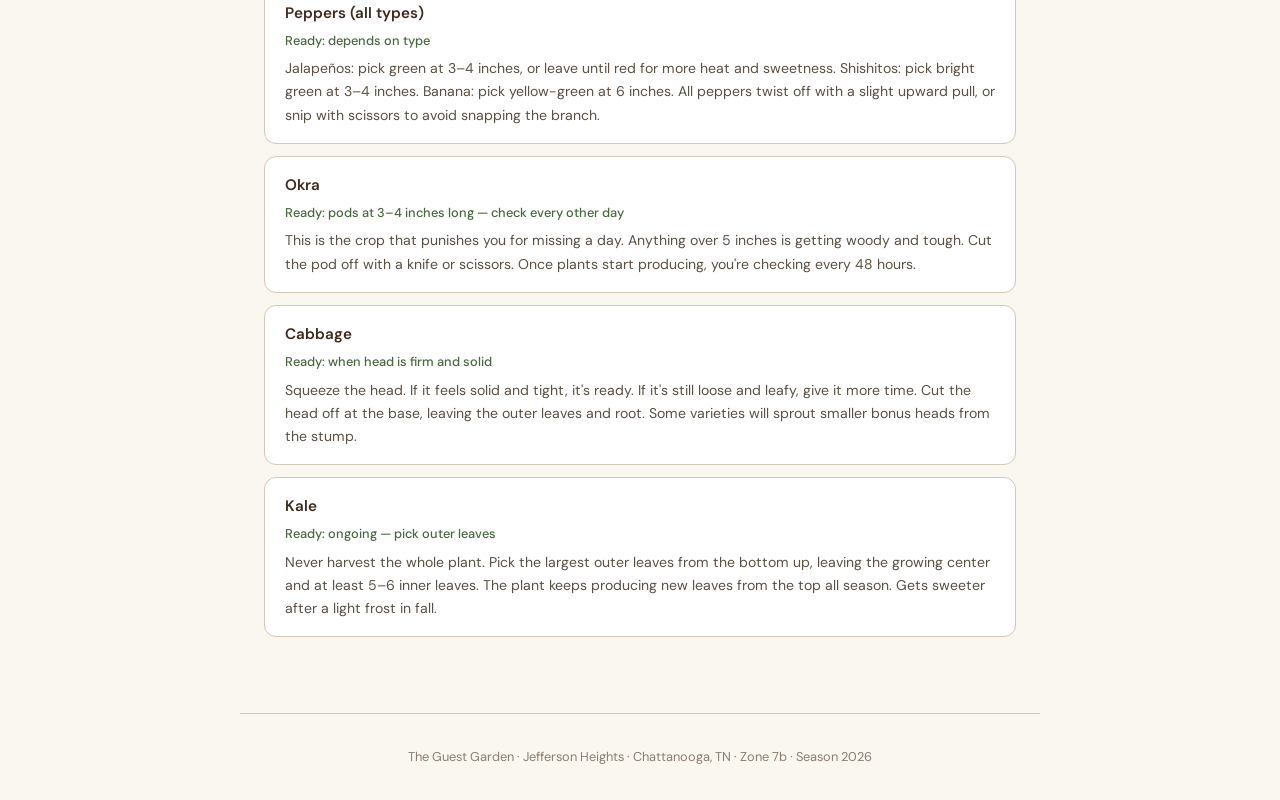
==== commit ae6cd0fa: "Journal layout, care guide page, design and timeline improvements - Journal: story entry moved to to" ====
--- a/garden.html
+++ b/garden.html
@@ -16,6 +16,7 @@
 <nav>
 <a href="index.html">Home</a>
 <a href="garden.html" class="active">Planting Guide</a>
+<a href="care.html">Care Guide</a>
 <a href="journal.html">Journal</a>
 </nav>
 </header>
@@ -24,16 +25,16 @@
 <!-- ===== SEASON TIMELINE ===== -->
 <section>
 <h2>Season timeline</h2>
-<div class="timeline">
-<div class="timeline-item now"><div class="timeline-date">This week (Apr 7–13)</div><div class="timeline-desc">Mark and build center walking path. Sow bok choy, carrots, beets, daikon, green onion, cilantro, dill, chamomile, zinnias, marigolds. Plant cabbage and kale transplants if purchased.</div></div>
-<div class="timeline-item"><div class="timeline-date">Apr 15–20</div><div class="timeline-desc">Transplant tomatoes, cucumbers, peppers. Direct sow okra (soak overnight first) and basil. Install trellis at south end.</div></div>
-<div class="timeline-item"><div class="timeline-date">Late April</div><div class="timeline-desc">First cilantro succession sow.</div></div>
-<div class="timeline-item"><div class="timeline-date">May</div><div class="timeline-desc">Plant herb transplants if not bought in April. Second cilantro succession sow.</div></div>
-<div class="timeline-item"><div class="timeline-date">Late May / June</div><div class="timeline-desc">Harvest bok choy before it bolts. Replace with warm-season crop. Watch for nitrogen tie-up yellowing.</div></div>
-<div class="timeline-item"><div class="timeline-date">June–July</div><div class="timeline-desc">Peak harvest. Tomatoes, cucumbers, peppers, okra producing. Side-dress at fruit set. Harvest carrots and beets.</div></div>
-<div class="timeline-item"><div class="timeline-date">August</div><div class="timeline-desc">Sow fall bok choy, daikon, carrots, beets. Restart cilantro.</div></div>
-<div class="timeline-item"><div class="timeline-date">September</div><div class="timeline-desc">Fall brassicas and root crops growing. Warm-season plants winding down.</div></div>
-<div class="timeline-item"><div class="timeline-date">October</div><div class="timeline-desc">Last harvests. Pull spent plants. Add compost from tumblers. Mulch or cardboard for winter.</div></div>
+<div class="timeline" id="season-timeline">
+<div class="timeline-item" data-start="2026-04-07" data-end="2026-04-13"><div class="timeline-date">Apr 7–13</div><div class="timeline-desc">Mark and build center walking path. Sow bok choy, carrots, beets, daikon, green onion, cilantro, dill, chamomile, zinnias, marigolds. Plant cabbage and kale transplants if purchased.</div></div>
+<div class="timeline-item" data-start="2026-04-15" data-end="2026-04-20"><div class="timeline-date">Apr 15–20</div><div class="timeline-desc">Transplant tomatoes, cucumbers, peppers. Direct sow okra (soak overnight first) and basil. Install trellis at south end.</div></div>
+<div class="timeline-item" data-start="2026-04-21" data-end="2026-04-30"><div class="timeline-date">Late April</div><div class="timeline-desc">First cilantro succession sow.</div></div>
+<div class="timeline-item" data-start="2026-05-01" data-end="2026-05-31"><div class="timeline-date">May</div><div class="timeline-desc">Plant herb transplants if not bought in April. Second cilantro succession sow.</div></div>
+<div class="timeline-item" data-start="2026-05-20" data-end="2026-06-30"><div class="timeline-date">Late May / June</div><div class="timeline-desc">Harvest bok choy before it bolts. Replace with warm-season crop. Watch for nitrogen tie-up yellowing.</div></div>
+<div class="timeline-item" data-start="2026-06-01" data-end="2026-07-31"><div class="timeline-date">June–July</div><div class="timeline-desc">Peak harvest. Tomatoes, cucumbers, peppers, okra producing. Side-dress at fruit set. Harvest carrots and beets.</div></div>
+<div class="timeline-item" data-start="2026-08-01" data-end="2026-08-31"><div class="timeline-date">August</div><div class="timeline-desc">Sow fall bok choy, daikon, carrots, beets. Restart cilantro.</div></div>
+<div class="timeline-item" data-start="2026-09-01" data-end="2026-09-30"><div class="timeline-date">September</div><div class="timeline-desc">Fall brassicas and root crops growing. Warm-season plants winding down.</div></div>
+<div class="timeline-item" data-start="2026-10-01" data-end="2026-10-31"><div class="timeline-date">October</div><div class="timeline-desc">Last harvests. Pull spent plants. Add compost from tumblers. Mulch or cardboard for winter.</div></div>
 </div></section>
 
 <!-- ===== GROWING NOW ===== -->
@@ -135,49 +136,6 @@
 <div class="harvest-card"><h4>Kale</h4><div class="ready">Ready: ongoing — pick outer leaves</div><p>Never harvest the whole plant. Pick the largest outer leaves from the bottom up, leaving the growing center and at least 5–6 inner leaves. The plant keeps producing new leaves from the top all season. Gets sweeter after a light frost in fall.</p></div>
 </section>
 
-<!-- ===== SUCCESSION SOWING ===== -->
-<section>
-<h2>Succession sowing + replacements</h2>
-<p>Some crops finish fast and free up space for a new round. Here's when to resow and what to put in empty squares.</p>
-
-<div class="callout">
-<strong>Cilantro:</strong> Resow every 3 weeks from April through early June. Stop when daytime temps stay above 85&deg;F. Start again in September.<br><br>
-<strong>Bok choy:</strong> Sow once now (spring), harvest by late May, replace the square with a warm-season crop (more okra, bush beans, or basil). Sow bok choy again in August for fall harvest.<br><br>
-<strong>Carrots + beets:</strong> Sow now, harvest June/July. Sow a second round in August for fall.<br><br>
-<strong>Daikon:</strong> Same as carrots. Spring round now, fall round in August/September.<br><br>
-<strong>Green onion:</strong> Sow once and keep cutting. They regrow. If you want more, scatter seeds in any bare square whenever you notice one.
-</div>
-</section>
-
-<!-- ===== WATERING ===== -->
-<section>
-<h2>Watering</h2>
-<h3>At planting</h3><p>Soak the top 4–5 inches completely. Settles soil around seeds and roots, softens the cardboard below.</p>
-<h3>First two weeks</h3><p>Water daily or every other day. Surface stays moist but shouldn't puddle. Gentle spray only.</p>
-<h3>After establishment</h3><p>Every 2–3 days in spring. Daily in peak July–August heat. Water in the morning. Direct at soil, not leaves.</p>
-<div class="callout"><strong>Diagnosing trouble:</strong> Afternoon wilting on a hot day is normal. Still wilted in the morning? Water immediately. Yellow lower leaves + damp soil = nitrogen deficiency from the mulch component, not a water problem.</div>
-</section>
-
-<!-- ===== FERTILIZER ===== -->
-<section>
-<h2>Fertilizer plan</h2>
-<p>The garden mix starts with decent nutrition, but the mulch component ties up nitrogen as it breaks down.</p>
-<div class="fert-row"><div class="fert-when">Weeks 1–4</div><div class="fert-what">Do nothing. Watch for yellowing on tomatoes and brassicas.</div></div>
-<div class="fert-row"><div class="fert-when">Weeks 4–6</div><div class="fert-what">Side-dress heavy feeders (tomatoes, peppers, cucumbers, okra, cabbage, kale) with blood meal or 10-10-10. Small handful 3–4 inches from stem, scratch in, water.</div></div>
-<div class="fert-row"><div class="fert-when">At fruit set</div><div class="fert-what">Side-dress tomatoes and peppers again when small green fruits appear.</div></div>
-<div class="fert-row"><div class="fert-when">Root crops</div><div class="fert-what">No extra nitrogen. Bone meal only for phosphorus. Too much N = big tops, tiny roots.</div></div>
-<div class="fert-row"><div class="fert-when">Herbs</div><div class="fert-what">Don't fertilize. More flavor when slightly stressed.</div></div>
-</section>
-
-<!-- ===== PESTS ===== -->
-<section>
-<h2>Pest watch</h2>
-<div class="pest-card"><h4>Cabbage moths</h4><div class="target">Target: cabbage, kale, bok choy</div><p>Small white butterflies whose caterpillars eat holes in everything. Floating row cover is the fix. If caterpillars get through, BT spray (Thuricide or Dipel) kills them without harming anything else.</p></div>
-<div class="pest-card"><h4>Tomato hornworm</h4><div class="target">Target: tomatoes</div><p>Fat green caterpillars, 3–4 inches, perfectly camouflaged. Hand-pick into soapy water. If one is covered in white cocoons, leave it — parasitic wasp eggs.</p></div>
-<div class="pest-card"><h4>Cucumber beetles</h4><div class="target">Target: cucumbers</div><p>Small striped/spotted yellow-green beetles. Spread bacterial wilt (no cure). Neem oil early season, hand-pick. Sudden vine wilt = pull the plant.</p></div>
-<div class="pest-card"><h4>Aphids</h4><div class="target">Target: everything</div><p>Tiny soft-bodied insects on new growth. Hard spray of water knocks them off. Insecticidal soap if persistent. Ladybugs will find them.</p></div>
-<div class="pest-card"><h4>Fire ants</h4><div class="target">Target: your hands</div><p>You treated before clearing. Monitor for new mounds. Spinosad bait on new mounds. Don't let one establish in the bed.</p></div>
-</section>
 
 </main>
 <footer>The Guest Garden &middot; Jefferson Heights &middot; Chattanooga, TN &middot; Zone 7b &middot; Season 2026</footer>
--- a/styles.css
+++ b/styles.css
@@ -1,4 +1,4 @@
-:root{--soil:#3D2B1F;--loam:#5C4033;--leaf:#4A6741;--sprout:#8FB573;--sun:#E8A838;--sun-light:#F5D89A;--bloom:#C75B4A;--cream:#FAF6F0;--sand:#F0E8DA;--stone:#D4C9B8;--text:#2C2418;--text-mid:#5A5044;--text-light:#8A7E72;--zone-flower:#C75B4A;--zone-herb:#8A7E72;--zone-root:#7B6BA5;--zone-brassica:#3A7D6A;--zone-pepper:#C4841D;--zone-tall:#4A6741}*{margin:0;padding:0;box-sizing:border-box}body{font-family:'DM Sans',sans-serif;background:var(--cream);color:var(--text);line-height:1.65;font-size:16px}.grain{position:fixed;top:0;left:0;width:100%;height:100%;opacity:.03;pointer-events:none;background-image:url("data:image/svg+xml,%3Csvg viewBox='0 0 256 256' xmlns='http://www.w3.org/2000/svg'%3E%3Cfilter id='n'%3E%3CfeTurbulence type='fractalNoise' baseFrequency='0.9' numOctaves='4' stitchTiles='stitch'/%3E%3C/filter%3E%3Crect width='100%25' height='100%25' filter='url(%23n)'/%3E%3C/svg%3E");z-index:999}header{background:var(--soil);color:var(--cream);padding:3rem 2rem 2.5rem;text-align:center;position:relative;overflow:hidden}header::before{content:'';position:absolute;bottom:0;left:0;right:0;height:6px;background:repeating-linear-gradient(90deg,var(--leaf) 0,var(--leaf) 8px,var(--sprout) 8px,var(--sprout) 16px,var(--sun) 16px,var(--sun) 24px,var(--bloom) 24px,var(--bloom) 32px)}header h1{font-family:'Fraunces',serif;font-weight:700;font-size:clamp(2rem,5vw,3.2rem);letter-spacing:-.02em;margin-bottom:.3rem}header p{font-size:.95rem;opacity:.7}header .subtitle{font-family:'Fraunces',serif;font-style:italic;font-size:1.15rem;opacity:.85;margin-bottom:.15rem;letter-spacing:.01em}
+:root{--soil:#3D2B1F;--loam:#5C4033;--leaf:#4A6741;--sprout:#8FB573;--sun:#E8A838;--sun-light:#F5D89A;--bloom:#C75B4A;--cream:#FAF6F0;--sand:#F0E8DA;--stone:#D4C9B8;--text:#2C2418;--text-mid:#5A5044;--text-light:#8A7E72;--zone-flower:#C75B4A;--zone-herb:#8A7E72;--zone-root:#7B6BA5;--zone-brassica:#3A7D6A;--zone-pepper:#C4841D;--zone-tall:#4A6741}*{margin:0;padding:0;box-sizing:border-box}body{font-family:'DM Sans',sans-serif;background:var(--cream);color:var(--text);line-height:1.65;font-size:16px}.grain{position:fixed;top:0;left:0;width:100%;height:100%;opacity:.03;pointer-events:none;background-image:url("data:image/svg+xml,%3Csvg viewBox='0 0 256 256' xmlns='http://www.w3.org/2000/svg'%3E%3Cfilter id='n'%3E%3CfeTurbulence type='fractalNoise' baseFrequency='0.9' numOctaves='4' stitchTiles='stitch'/%3E%3C/filter%3E%3Crect width='100%25' height='100%25' filter='url(%23n)'/%3E%3C/svg%3E");z-index:999}header{background:var(--soil);color:var(--cream);padding:3rem 2rem 2.5rem;text-align:center;position:relative;overflow:hidden}header::before{content:'';position:absolute;bottom:0;left:0;right:0;height:6px;background:repeating-linear-gradient(90deg,var(--leaf) 0,var(--leaf) 8px,var(--sprout) 8px,var(--sprout) 16px,var(--sun) 16px,var(--sun) 24px,var(--bloom) 24px,var(--bloom) 32px)}header h1{font-family:'Fraunces',serif;font-weight:700;font-size:clamp(2rem,5vw,3.2rem);letter-spacing:-.02em;margin-bottom:.3rem;font-optical-sizing:auto}header p{font-size:.95rem;opacity:.7}header .subtitle{font-family:'Fraunces',serif;font-style:italic;font-weight:300;font-size:1.15rem;color:var(--sun-light);opacity:1;margin-bottom:.15rem;letter-spacing:.01em}
 nav{margin-top:1rem;display:flex;justify-content:center;gap:.5rem}nav a{color:var(--sun-light);text-decoration:none;font-size:.85rem;font-weight:500;padding:.4rem 1rem;border-radius:6px;transition:background .2s}nav a:hover{background:rgba(255,255,255,.1)}nav a.active{background:var(--leaf);color:#fff}
 main{max-width:800px;margin:0 auto;padding:0 1.5rem 4rem}section{margin-top:3rem}h2{font-family:'Fraunces',serif;font-weight:500;font-size:1.7rem;color:var(--soil);margin-bottom:1rem;padding-bottom:.5rem;border-bottom:2px solid var(--stone)}h3{font-family:'Fraunces',serif;font-weight:500;font-size:1.15rem;color:var(--loam);margin:1.5rem 0 .5rem}p{margin-bottom:1rem;color:var(--text-mid)}.callout{background:var(--sand);border-left:4px solid var(--sun);padding:1rem 1.25rem;margin:1.5rem 0;border-radius:0 8px 8px 0;font-size:.95rem}.callout strong{color:var(--soil)}.warning{background:#FDF2F0;border-left-color:var(--bloom)}
 .plant-grid{display:grid;grid-template-columns:1fr;gap:1rem;margin:1rem 0}@media(min-width:600px){.plant-grid{grid-template-columns:1fr 1fr}.plant-card.full-width{grid-column:1/-1}}.plant-card{background:#fff;border-radius:12px;padding:1.25rem;border:1px solid var(--stone);position:relative;overflow:hidden}.plant-card::before{content:'';position:absolute;top:0;left:0;right:0;height:4px}.plant-card[data-zone="flower"]::before{background:var(--zone-flower)}.plant-card[data-zone="herb"]::before{background:var(--zone-herb)}.plant-card[data-zone="root"]::before{background:var(--zone-root)}.plant-card[data-zone="brassica"]::before{background:var(--zone-brassica)}.plant-card[data-zone="pepper"]::before{background:var(--zone-pepper)}.plant-card[data-zone="tall"]::before{background:var(--zone-tall)}.plant-card h4{font-family:'Fraunces',serif;font-weight:500;font-size:1.1rem;color:var(--soil);margin-bottom:.75rem}.plant-meta{display:grid;grid-template-columns:auto 1fr;gap:.25rem .75rem;font-size:.85rem;margin-bottom:.75rem}.plant-meta dt{color:var(--text-light);font-weight:500}.plant-meta dd{color:var(--text-mid)}.plant-card p{font-size:.88rem;line-height:1.55;margin-bottom:0}
@@ -7,14 +7,28 @@
 .pest-card{background:#fff;border-radius:12px;padding:1rem 1.25rem;border:1px solid var(--stone);margin:.75rem 0}.pest-card h4{font-size:.95rem;font-weight:600;color:var(--soil);margin-bottom:.3rem}.pest-card .target{font-size:.8rem;color:var(--text-light);margin-bottom:.5rem}.pest-card p{font-size:.88rem;margin-bottom:0}
 .fert-row{display:grid;grid-template-columns:120px 1fr;gap:1rem;padding:.75rem 0;border-bottom:1px solid var(--stone);font-size:.9rem}.fert-row:last-child{border-bottom:none}.fert-when{font-weight:600;color:var(--soil);font-size:.85rem}.fert-what{color:var(--text-mid)}
 .layout-diagram{background:#fff;border-radius:12px;border:1px solid var(--stone);padding:1.5rem;margin:1.5rem 0;overflow-x:auto}
-.personal-note{background:var(--sand);border-radius:12px;padding:1.25rem 1.5rem;margin:1.5rem 0;font-size:.95rem;color:var(--text-mid);text-align:center;font-style:italic;line-height:1.7}
+.personal-note{background:var(--sand);border-radius:12px;padding:1.25rem 1.5rem;margin:1.5rem 0;font-size:.95rem;color:var(--text-mid);text-align:center;font-style:italic;line-height:1.7}.personal-note a{color:var(--leaf);font-style:normal;font-weight:500;text-decoration:none}.personal-note a:hover{text-decoration:underline}
 .harvest-card{background:#fff;border-radius:12px;padding:1rem 1.25rem;border:1px solid var(--stone);margin:.75rem 0}.harvest-card h4{font-size:.95rem;font-weight:600;color:var(--soil);margin-bottom:.25rem}.harvest-card .ready{font-size:.8rem;color:var(--leaf);font-weight:500;margin-bottom:.4rem}.harvest-card p{font-size:.88rem;margin-bottom:0}
 .journal-entry{background:#fff;border-radius:12px;padding:1rem 1.25rem;border:1px solid var(--stone);margin:.75rem 0;position:relative}.journal-entry .je-date{font-size:.8rem;font-weight:600;color:var(--soil)}.journal-entry .je-text{font-size:.88rem;color:var(--text-mid);margin-top:.25rem;white-space:pre-wrap}.journal-entry .je-delete{position:absolute;top:.75rem;right:1rem;background:none;border:none;color:var(--text-light);cursor:pointer;font-size:1rem;padding:4px 8px;border-radius:4px}.journal-entry .je-delete:hover{background:var(--sand);color:var(--bloom)}
-#journal-form{background:#fff;border-radius:12px;padding:1.25rem;border:1px solid var(--stone);margin:1rem 0}#journal-form textarea{width:100%;min-height:80px;border:1px solid var(--stone);border-radius:8px;padding:.75rem;font-family:'DM Sans',sans-serif;font-size:.9rem;color:var(--text);background:var(--cream);resize:vertical;margin-bottom:.75rem}#journal-form textarea:focus{outline:2px solid var(--leaf);border-color:var(--leaf)}#journal-form button{background:var(--leaf);color:#fff;border:none;padding:.6rem 1.5rem;border-radius:8px;font-family:'DM Sans',sans-serif;font-size:.85rem;font-weight:500;cursor:pointer}#journal-form button:hover{background:var(--soil)}
+.journal-intro{font-style:italic;color:var(--text-light);font-size:.95rem}
+.add-entry-toggle{background:none;border:2px dashed var(--stone);border-radius:12px;padding:.75rem 1.5rem;font-family:'DM Sans',sans-serif;font-size:.9rem;font-weight:500;color:var(--text-light);cursor:pointer;width:100%;text-align:center;margin-bottom:.75rem;transition:all .2s}.add-entry-toggle:hover{border-color:var(--leaf);color:var(--leaf)}
+#journal-form.collapsed{display:none}
+#journal-form{background:#fff;border-radius:12px;padding:1.25rem;border:1px solid var(--stone);margin:0 0 1rem 0}#journal-form textarea{width:100%;min-height:80px;border:1px solid var(--stone);border-radius:8px;padding:.75rem;font-family:'DM Sans',sans-serif;font-size:.9rem;color:var(--text);background:var(--cream);resize:vertical;margin-bottom:.75rem}#journal-form textarea:focus{outline:2px solid var(--leaf);border-color:var(--leaf)}#journal-form button{background:var(--leaf);color:#fff;border:none;padding:.6rem 1.5rem;border-radius:8px;font-family:'DM Sans',sans-serif;font-size:.85rem;font-weight:500;cursor:pointer}#journal-form button:hover{background:var(--soil)}
 .je-photo{max-width:100%;border-radius:8px;margin-top:.75rem}
 .photo-label{display:block;font-size:.85rem;color:var(--text-light);margin-bottom:.35rem}#journal-photo{margin-bottom:.75rem;font-size:.85rem;color:var(--text-mid)}
 .tracker-form{background:#fff;border-radius:12px;padding:1.25rem;border:1px solid var(--stone);margin:1rem 0;display:flex;flex-wrap:wrap;gap:.5rem}.tracker-form input[type="text"],.tracker-form input[type="date"]{flex:1 1 45%;min-width:140px;border:1px solid var(--stone);border-radius:8px;padding:.5rem .75rem;font-family:'DM Sans',sans-serif;font-size:.88rem;color:var(--text);background:var(--cream)}.tracker-form input:focus{outline:2px solid var(--leaf);border-color:var(--leaf)}.tracker-form button{background:var(--leaf);color:#fff;border:none;padding:.5rem 1.25rem;border-radius:8px;font-family:'DM Sans',sans-serif;font-size:.85rem;font-weight:500;cursor:pointer}.tracker-form button:hover{background:var(--soil)}
 .tracker-item{background:#fff;border-radius:12px;padding:1rem 1.25rem;border:1px solid var(--stone);margin:.75rem 0;position:relative}.tracker-item h4{font-size:.95rem;font-weight:600;color:var(--soil);margin-bottom:.25rem}.tracker-item .ti-meta{font-size:.82rem;color:var(--text-light);margin-bottom:.3rem}.tracker-item p{font-size:.88rem;color:var(--text-mid);margin-bottom:0}.tracker-item .ti-delete{position:absolute;top:.75rem;right:1rem;background:none;border:none;color:var(--text-light);cursor:pointer;font-size:1rem;padding:4px 8px;border-radius:4px}.tracker-item .ti-delete:hover{background:var(--sand);color:var(--bloom)}
+.photo-story{background:#fff;border-radius:12px;border:1px solid var(--stone);padding:1.5rem;margin:1.5rem 0}
+.photo-story .story-title{font-family:'Fraunces',serif;font-weight:500;font-size:1.4rem;color:var(--soil);margin-bottom:.25rem}
+.photo-story .story-date{font-size:.82rem;font-weight:600;color:var(--text-light);margin-bottom:1.5rem}
+.story-chapter{margin-bottom:2rem}.story-chapter:last-child{margin-bottom:0}
+.story-chapter p{font-size:.92rem;color:var(--text-mid);line-height:1.7;margin-bottom:.75rem}
+.story-photos{display:grid;gap:.5rem;margin:.75rem 0}
+.story-photos.pair{grid-template-columns:1fr 1fr}
+.story-photos.single{grid-template-columns:1fr}
+.story-photos img{width:100%;border-radius:8px;display:block}
+.story-caption{font-size:.8rem;color:var(--text-light);text-align:center;margin-top:.35rem;font-style:italic}
+@media(max-width:500px){.story-photos.pair{grid-template-columns:1fr}}
 .empty-state{color:var(--text-light);font-style:italic}.empty-state a{color:var(--leaf)}
 footer{text-align:center;padding:2rem;color:var(--text-light);font-size:.8rem;border-top:1px solid var(--stone);max-width:800px;margin:0 auto}
 @media print{header{background:#fff;color:#000}.grain{display:none}nav{display:none}body{font-size:11pt}#journal-form{display:none}}
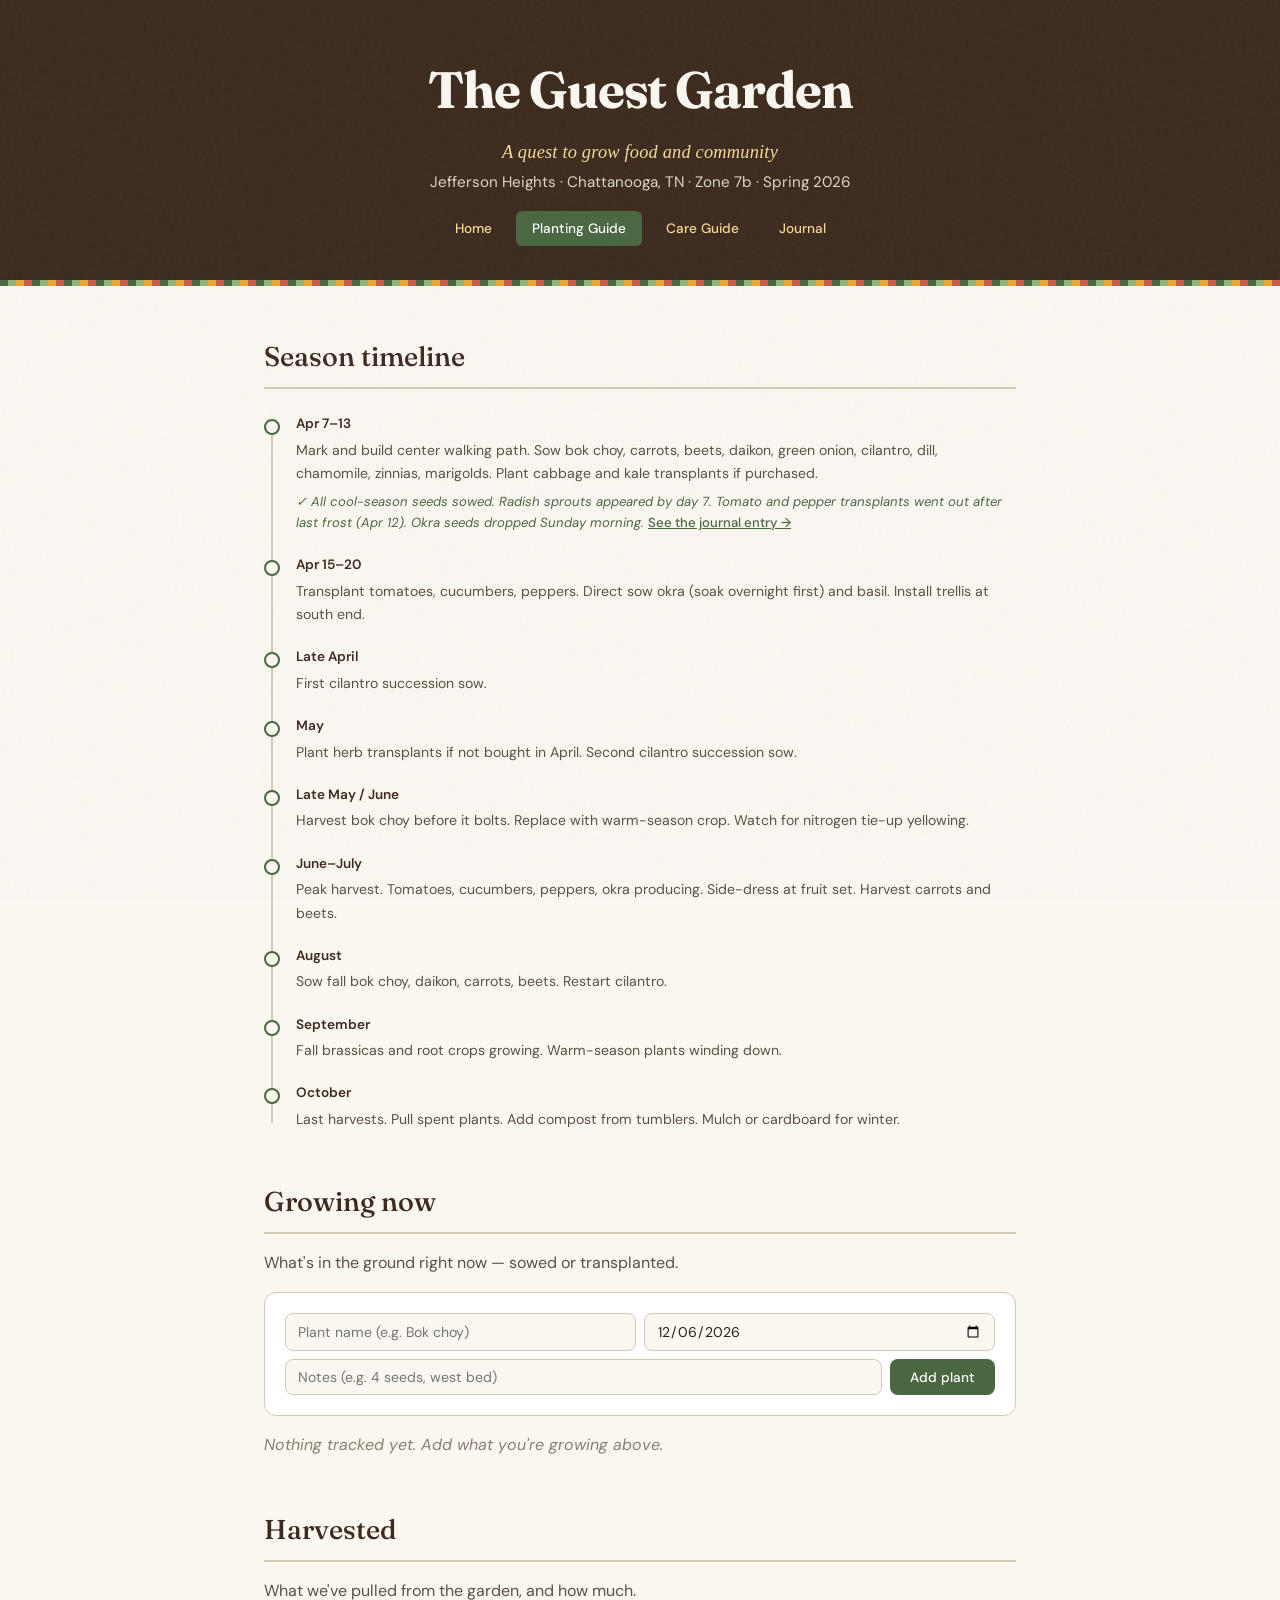
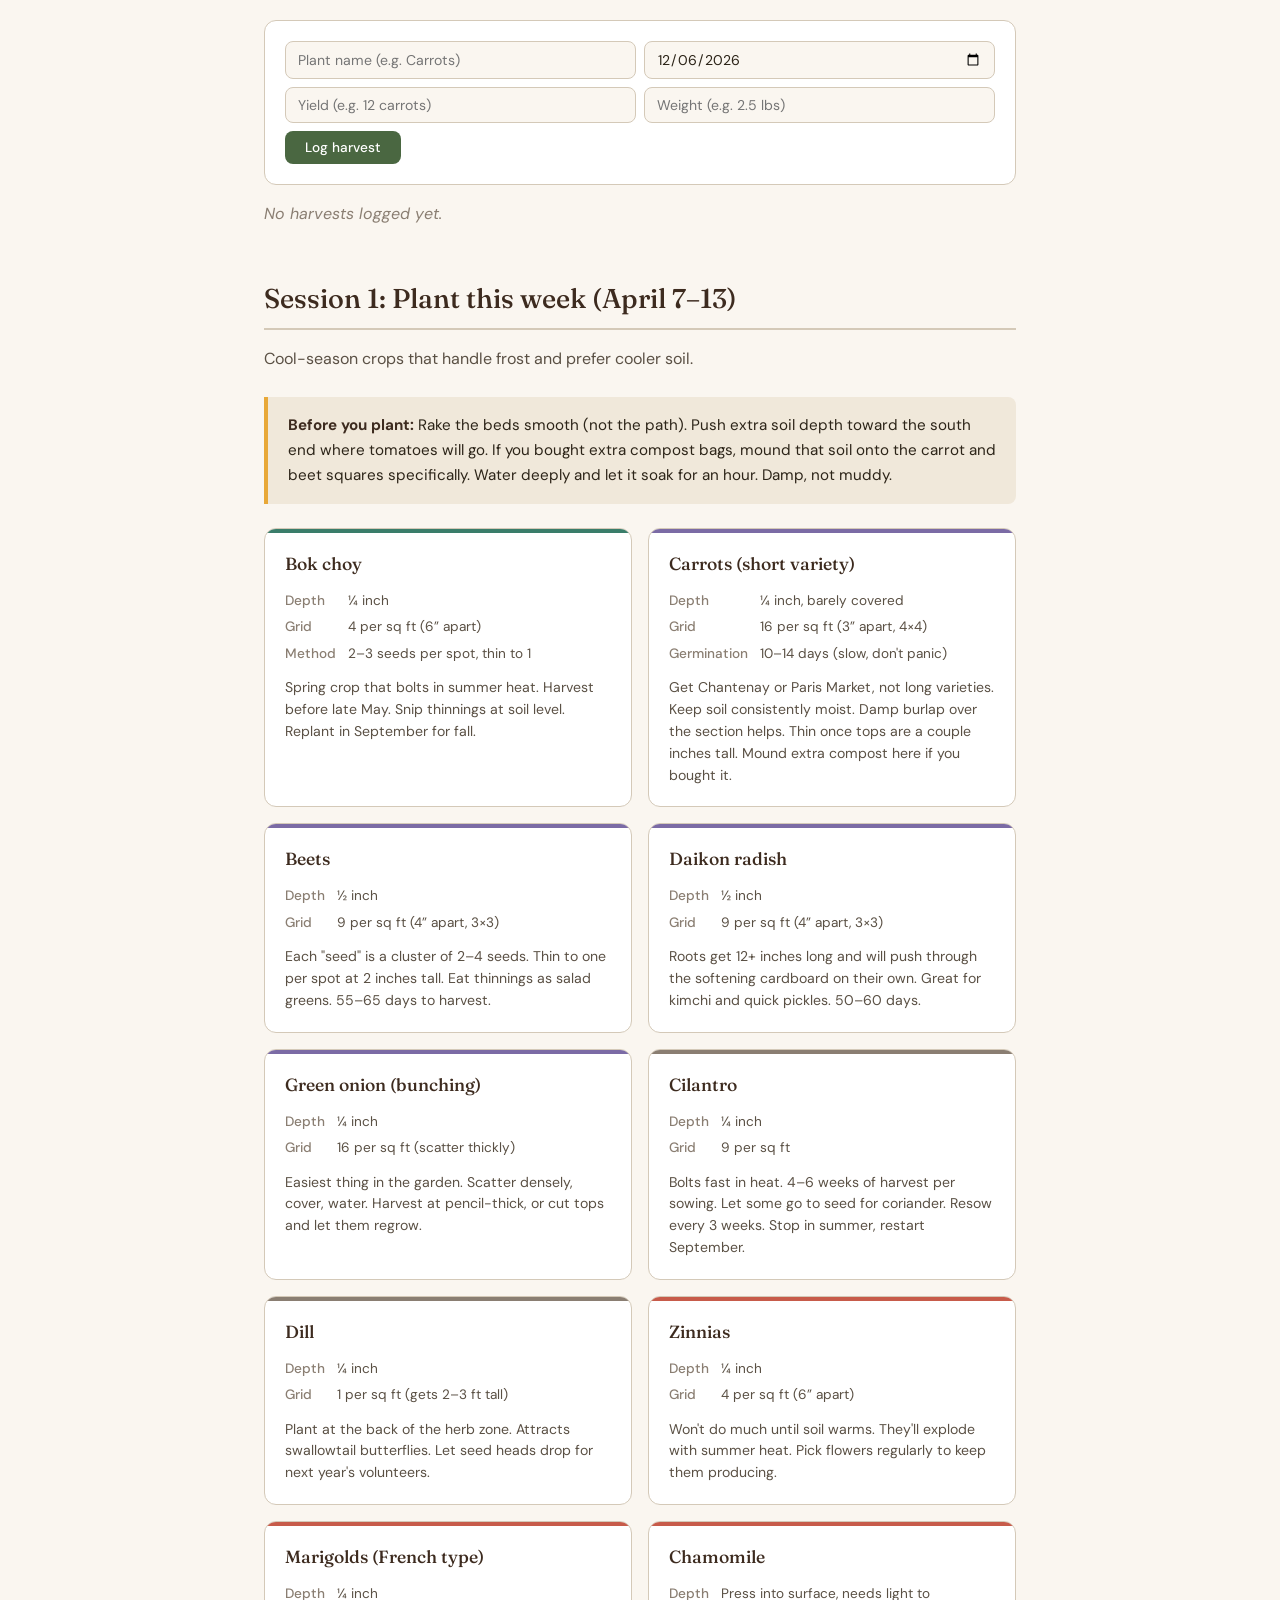
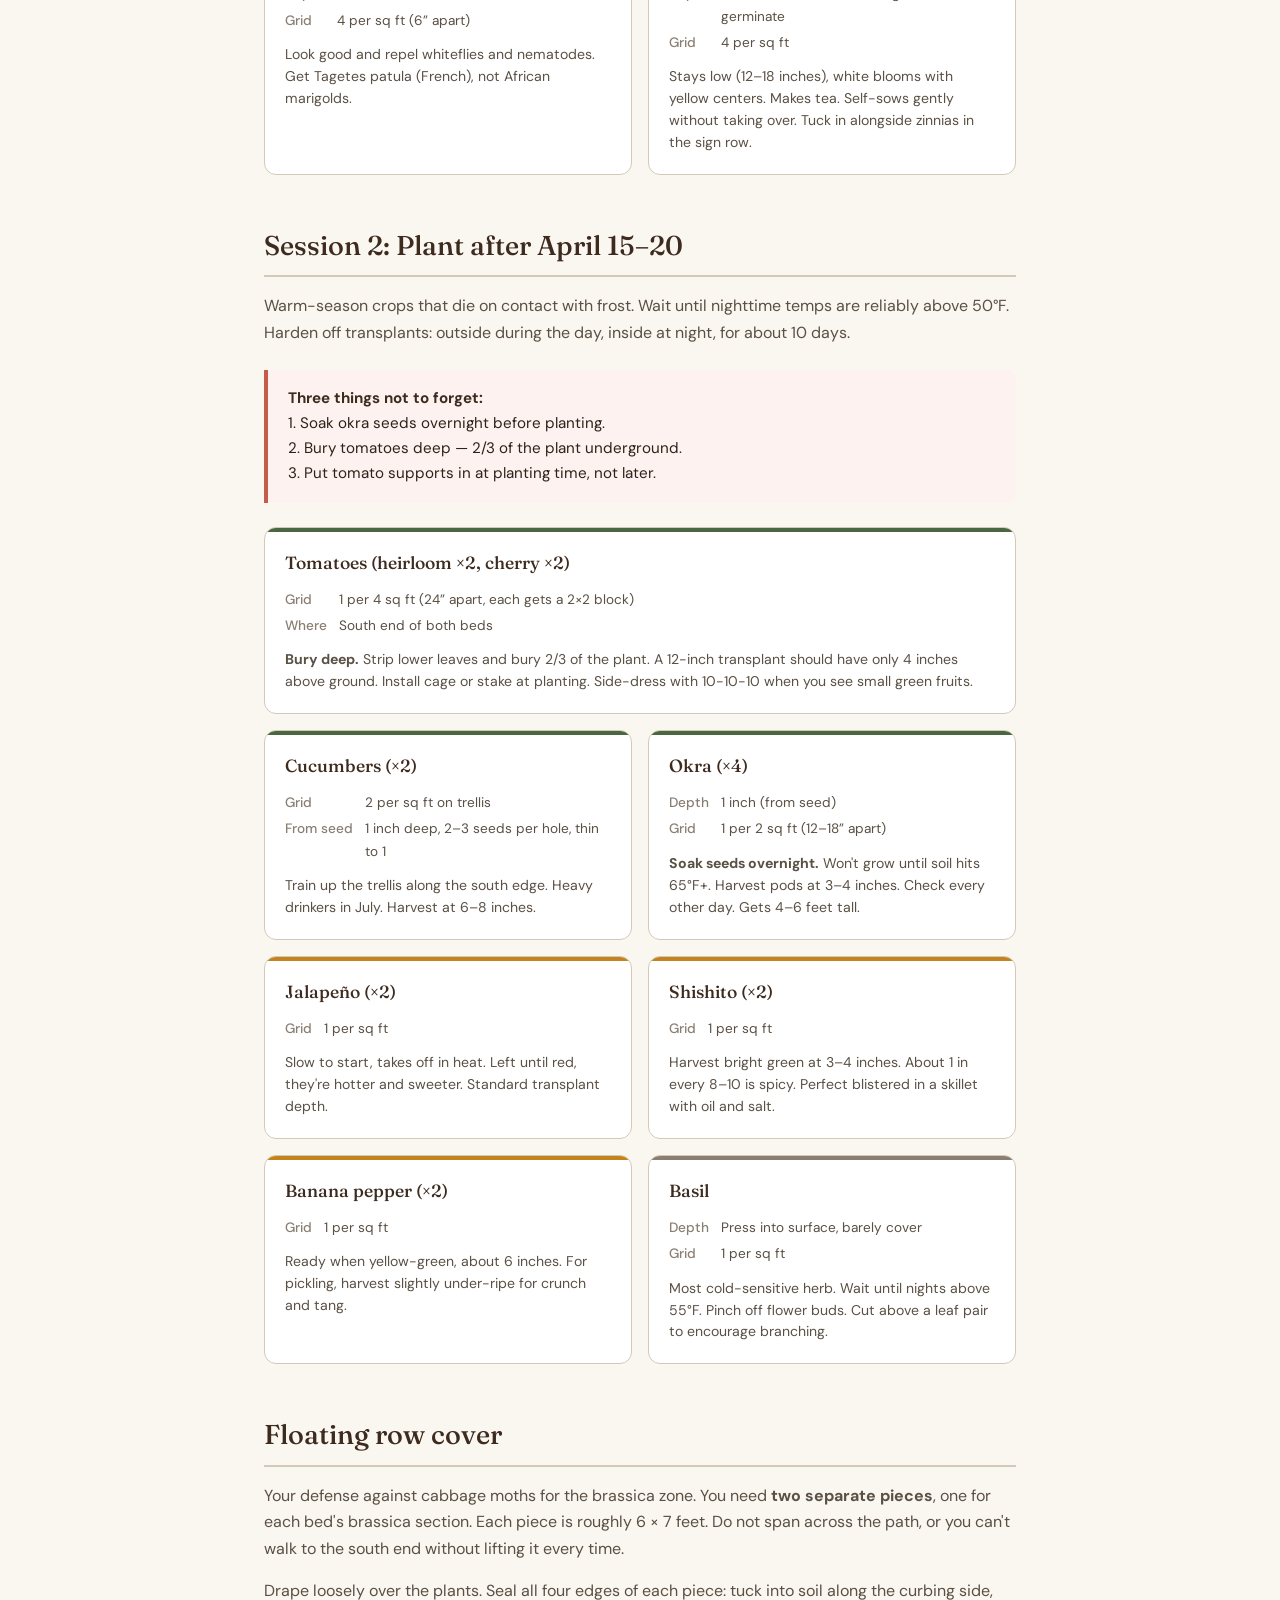
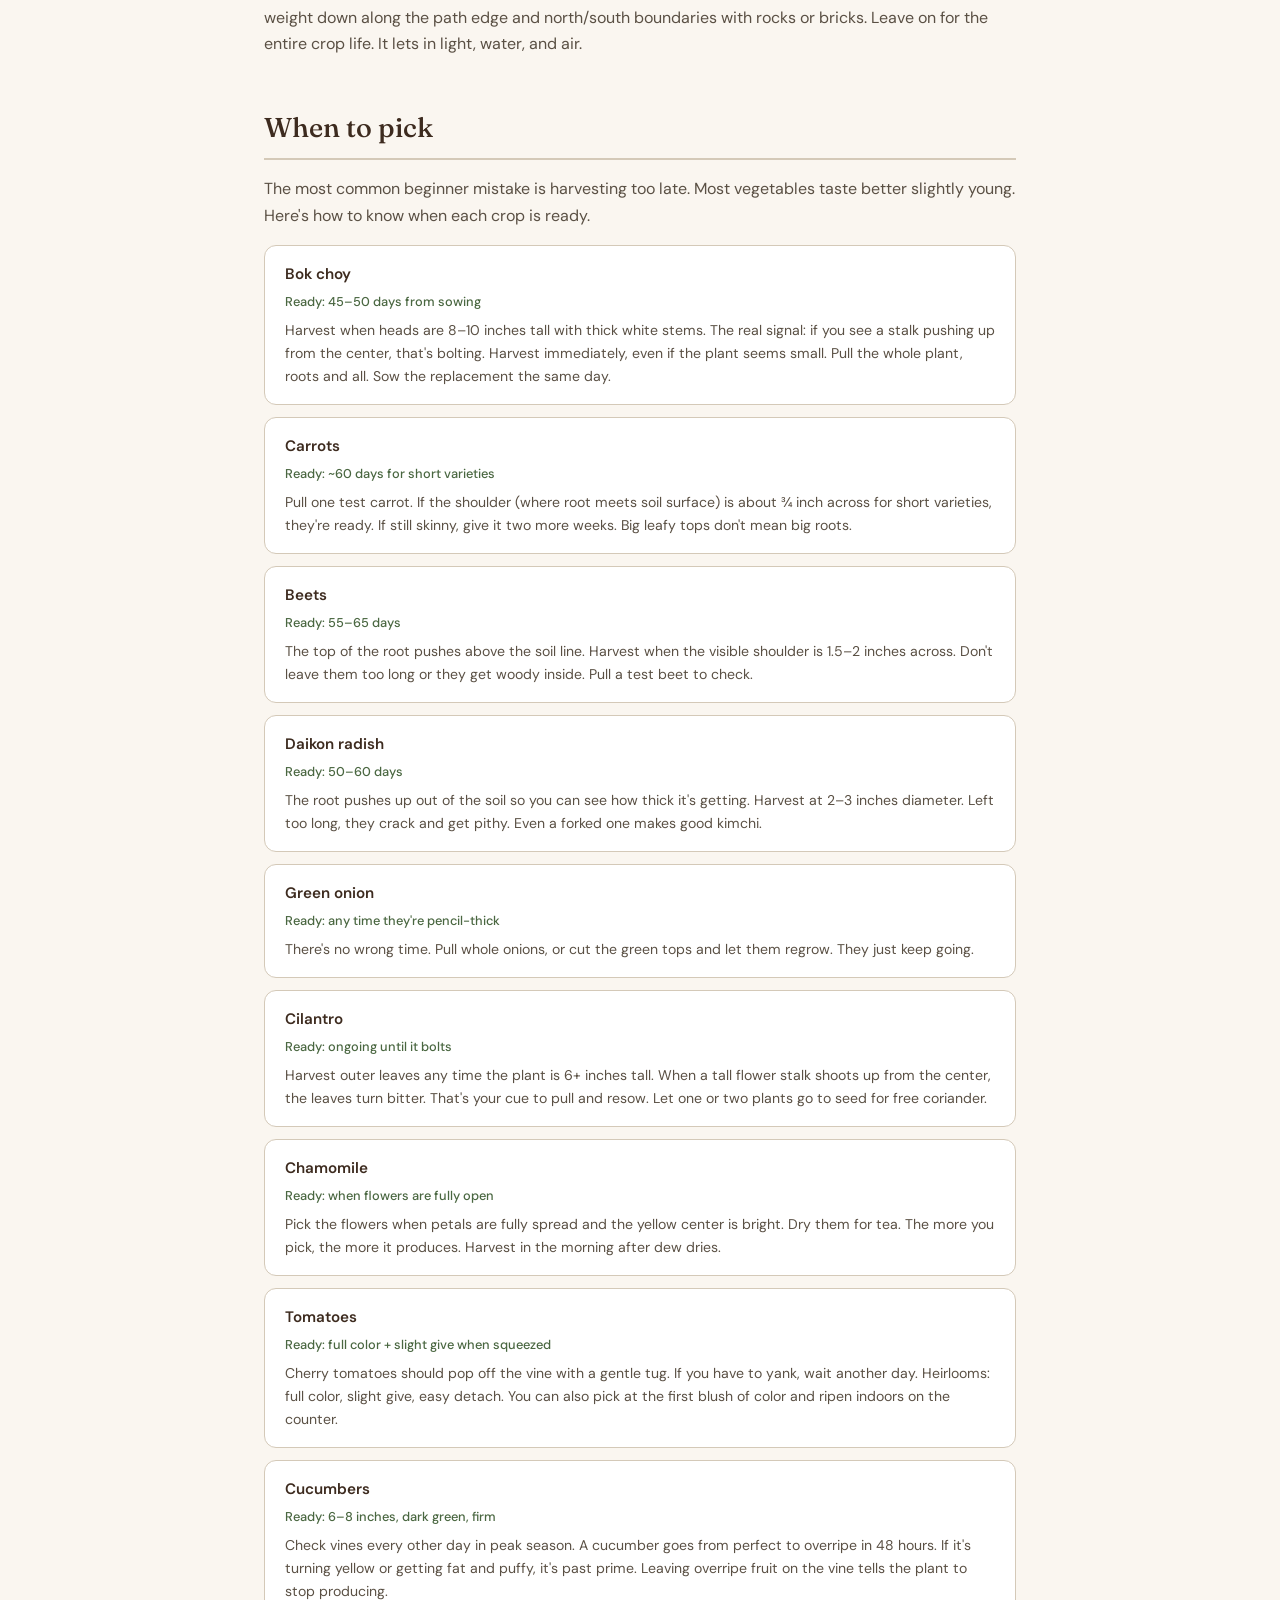
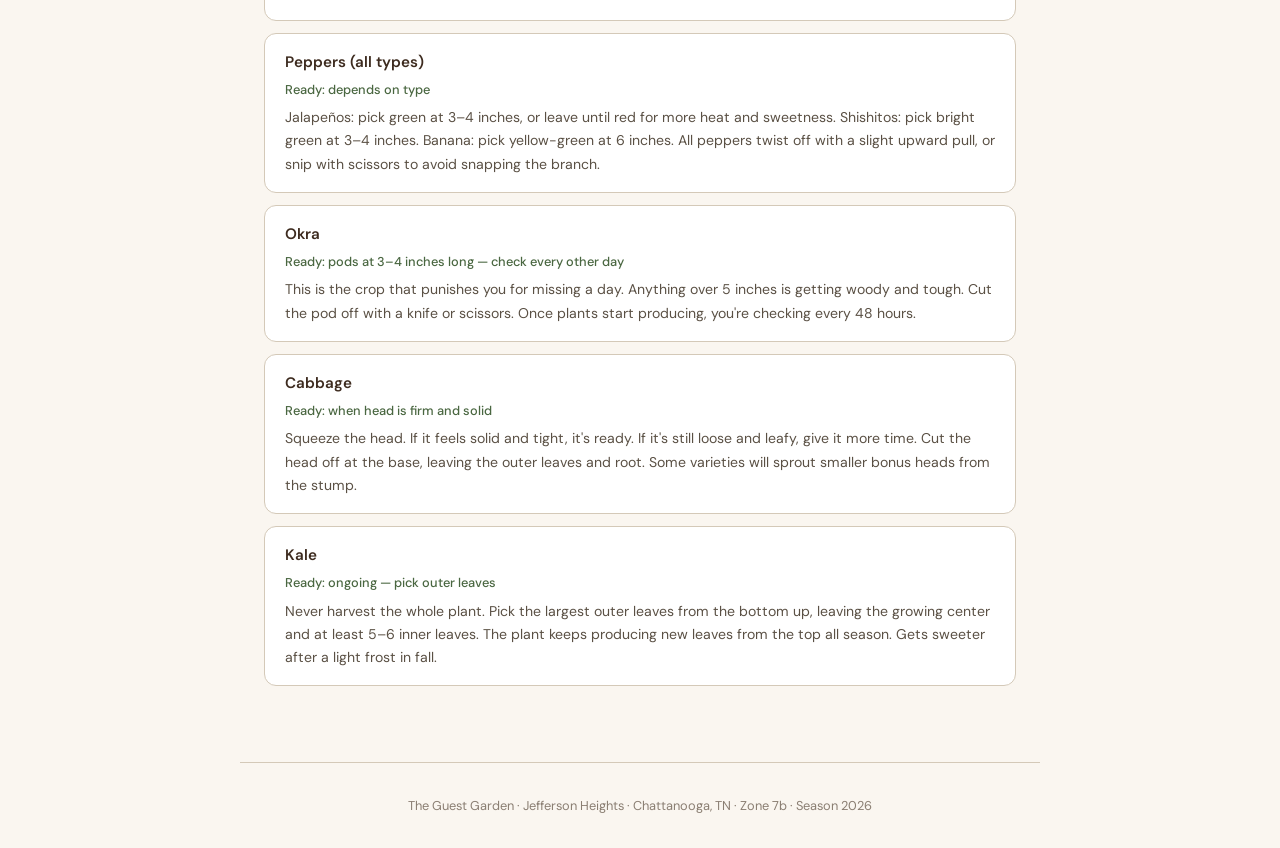
==== commit d135398e: "Split journal into two entries, rewrite intro, fix header contrast, add timeline summaries - Header " ====
--- a/garden.html
+++ b/garden.html
@@ -26,7 +26,7 @@
 <section>
 <h2>Season timeline</h2>
 <div class="timeline" id="season-timeline">
-<div class="timeline-item" data-start="2026-04-07" data-end="2026-04-13"><div class="timeline-date">Apr 7–13</div><div class="timeline-desc">Mark and build center walking path. Sow bok choy, carrots, beets, daikon, green onion, cilantro, dill, chamomile, zinnias, marigolds. Plant cabbage and kale transplants if purchased.</div></div>
+<div class="timeline-item" data-start="2026-04-07" data-end="2026-04-13"><div class="timeline-date">Apr 7–13</div><div class="timeline-desc">Mark and build center walking path. Sow bok choy, carrots, beets, daikon, green onion, cilantro, dill, chamomile, zinnias, marigolds. Plant cabbage and kale transplants if purchased.</div><div class="timeline-summary">&#10003; All cool-season seeds sowed. Radish sprouts appeared by day 7. Tomato and pepper transplants went out after last frost (Apr 12). Okra seeds dropped Sunday morning. <a href="journal.html">See the journal entry &rarr;</a></div></div>
 <div class="timeline-item" data-start="2026-04-15" data-end="2026-04-20"><div class="timeline-date">Apr 15–20</div><div class="timeline-desc">Transplant tomatoes, cucumbers, peppers. Direct sow okra (soak overnight first) and basil. Install trellis at south end.</div></div>
 <div class="timeline-item" data-start="2026-04-21" data-end="2026-04-30"><div class="timeline-date">Late April</div><div class="timeline-desc">First cilantro succession sow.</div></div>
 <div class="timeline-item" data-start="2026-05-01" data-end="2026-05-31"><div class="timeline-date">May</div><div class="timeline-desc">Plant herb transplants if not bought in April. Second cilantro succession sow.</div></div>
--- a/styles.css
+++ b/styles.css
@@ -1,9 +1,9 @@
-:root{--soil:#3D2B1F;--loam:#5C4033;--leaf:#4A6741;--sprout:#8FB573;--sun:#E8A838;--sun-light:#F5D89A;--bloom:#C75B4A;--cream:#FAF6F0;--sand:#F0E8DA;--stone:#D4C9B8;--text:#2C2418;--text-mid:#5A5044;--text-light:#8A7E72;--zone-flower:#C75B4A;--zone-herb:#8A7E72;--zone-root:#7B6BA5;--zone-brassica:#3A7D6A;--zone-pepper:#C4841D;--zone-tall:#4A6741}*{margin:0;padding:0;box-sizing:border-box}body{font-family:'DM Sans',sans-serif;background:var(--cream);color:var(--text);line-height:1.65;font-size:16px}.grain{position:fixed;top:0;left:0;width:100%;height:100%;opacity:.03;pointer-events:none;background-image:url("data:image/svg+xml,%3Csvg viewBox='0 0 256 256' xmlns='http://www.w3.org/2000/svg'%3E%3Cfilter id='n'%3E%3CfeTurbulence type='fractalNoise' baseFrequency='0.9' numOctaves='4' stitchTiles='stitch'/%3E%3C/filter%3E%3Crect width='100%25' height='100%25' filter='url(%23n)'/%3E%3C/svg%3E");z-index:999}header{background:var(--soil);color:var(--cream);padding:3rem 2rem 2.5rem;text-align:center;position:relative;overflow:hidden}header::before{content:'';position:absolute;bottom:0;left:0;right:0;height:6px;background:repeating-linear-gradient(90deg,var(--leaf) 0,var(--leaf) 8px,var(--sprout) 8px,var(--sprout) 16px,var(--sun) 16px,var(--sun) 24px,var(--bloom) 24px,var(--bloom) 32px)}header h1{font-family:'Fraunces',serif;font-weight:700;font-size:clamp(2rem,5vw,3.2rem);letter-spacing:-.02em;margin-bottom:.3rem;font-optical-sizing:auto}header p{font-size:.95rem;opacity:.7}header .subtitle{font-family:'Fraunces',serif;font-style:italic;font-weight:300;font-size:1.15rem;color:var(--sun-light);opacity:1;margin-bottom:.15rem;letter-spacing:.01em}
+:root{--soil:#3D2B1F;--loam:#5C4033;--leaf:#4A6741;--sprout:#8FB573;--sun:#E8A838;--sun-light:#F5D89A;--bloom:#C75B4A;--cream:#FAF6F0;--sand:#F0E8DA;--stone:#D4C9B8;--text:#2C2418;--text-mid:#5A5044;--text-light:#8A7E72;--zone-flower:#C75B4A;--zone-herb:#8A7E72;--zone-root:#7B6BA5;--zone-brassica:#3A7D6A;--zone-pepper:#C4841D;--zone-tall:#4A6741}*{margin:0;padding:0;box-sizing:border-box}body{font-family:'DM Sans',sans-serif;background:var(--cream);color:var(--text);line-height:1.65;font-size:16px}.grain{position:fixed;top:0;left:0;width:100%;height:100%;opacity:.03;pointer-events:none;background-image:url("data:image/svg+xml,%3Csvg viewBox='0 0 256 256' xmlns='http://www.w3.org/2000/svg'%3E%3Cfilter id='n'%3E%3CfeTurbulence type='fractalNoise' baseFrequency='0.9' numOctaves='4' stitchTiles='stitch'/%3E%3C/filter%3E%3Crect width='100%25' height='100%25' filter='url(%23n)'/%3E%3C/svg%3E");z-index:999}header{background:var(--soil);color:var(--cream);padding:3rem 2rem 2.5rem;text-align:center;position:relative;overflow:hidden}header::before{content:'';position:absolute;bottom:0;left:0;right:0;height:6px;background:repeating-linear-gradient(90deg,var(--leaf) 0,var(--leaf) 8px,var(--sprout) 8px,var(--sprout) 16px,var(--sun) 16px,var(--sun) 24px,var(--bloom) 24px,var(--bloom) 32px)}header h1{font-family:'Fraunces',serif;font-weight:700;font-size:clamp(2rem,5vw,3.2rem);letter-spacing:-.02em;margin-bottom:.3rem;font-optical-sizing:auto}header p{font-size:.95rem;color:var(--sand);opacity:.9}header .subtitle{font-family:'Fraunces',serif;font-style:italic;font-weight:300;font-size:1.15rem;color:var(--sun-light);opacity:1;margin-bottom:.15rem;letter-spacing:.01em}
 nav{margin-top:1rem;display:flex;justify-content:center;gap:.5rem}nav a{color:var(--sun-light);text-decoration:none;font-size:.85rem;font-weight:500;padding:.4rem 1rem;border-radius:6px;transition:background .2s}nav a:hover{background:rgba(255,255,255,.1)}nav a.active{background:var(--leaf);color:#fff}
 main{max-width:800px;margin:0 auto;padding:0 1.5rem 4rem}section{margin-top:3rem}h2{font-family:'Fraunces',serif;font-weight:500;font-size:1.7rem;color:var(--soil);margin-bottom:1rem;padding-bottom:.5rem;border-bottom:2px solid var(--stone)}h3{font-family:'Fraunces',serif;font-weight:500;font-size:1.15rem;color:var(--loam);margin:1.5rem 0 .5rem}p{margin-bottom:1rem;color:var(--text-mid)}.callout{background:var(--sand);border-left:4px solid var(--sun);padding:1rem 1.25rem;margin:1.5rem 0;border-radius:0 8px 8px 0;font-size:.95rem}.callout strong{color:var(--soil)}.warning{background:#FDF2F0;border-left-color:var(--bloom)}
 .plant-grid{display:grid;grid-template-columns:1fr;gap:1rem;margin:1rem 0}@media(min-width:600px){.plant-grid{grid-template-columns:1fr 1fr}.plant-card.full-width{grid-column:1/-1}}.plant-card{background:#fff;border-radius:12px;padding:1.25rem;border:1px solid var(--stone);position:relative;overflow:hidden}.plant-card::before{content:'';position:absolute;top:0;left:0;right:0;height:4px}.plant-card[data-zone="flower"]::before{background:var(--zone-flower)}.plant-card[data-zone="herb"]::before{background:var(--zone-herb)}.plant-card[data-zone="root"]::before{background:var(--zone-root)}.plant-card[data-zone="brassica"]::before{background:var(--zone-brassica)}.plant-card[data-zone="pepper"]::before{background:var(--zone-pepper)}.plant-card[data-zone="tall"]::before{background:var(--zone-tall)}.plant-card h4{font-family:'Fraunces',serif;font-weight:500;font-size:1.1rem;color:var(--soil);margin-bottom:.75rem}.plant-meta{display:grid;grid-template-columns:auto 1fr;gap:.25rem .75rem;font-size:.85rem;margin-bottom:.75rem}.plant-meta dt{color:var(--text-light);font-weight:500}.plant-meta dd{color:var(--text-mid)}.plant-card p{font-size:.88rem;line-height:1.55;margin-bottom:0}
 .shop-section{background:#fff;border-radius:12px;padding:1.25rem 1.5rem;border:1px solid var(--stone);margin:1rem 0}.shop-section h4{font-family:'Fraunces',serif;font-weight:500;font-size:1rem;color:var(--soil);margin-bottom:.75rem;padding-bottom:.4rem;border-bottom:1px solid var(--stone)}.shop-item{display:flex;justify-content:space-between;align-items:center;padding:.4rem 0;font-size:.9rem;color:var(--text-mid)}.shop-item input[type="checkbox"]{margin-right:.5rem;accent-color:var(--leaf);width:16px;height:16px}
-.timeline{position:relative;padding-left:2rem;margin:1.5rem 0}.timeline::before{content:'';position:absolute;left:7px;top:8px;bottom:8px;width:2px;background:var(--stone)}.timeline-item{position:relative;margin-bottom:1.25rem}.timeline-item::before{content:'';position:absolute;left:-2rem;top:6px;width:12px;height:12px;border-radius:50%;border:2px solid var(--leaf);background:var(--cream)}.timeline-item.now::before{background:var(--leaf)}.timeline-date{font-weight:600;font-size:.85rem;color:var(--soil);margin-bottom:.2rem}.timeline-desc{font-size:.88rem;color:var(--text-mid)}
+.timeline{position:relative;padding-left:2rem;margin:1.5rem 0}.timeline::before{content:'';position:absolute;left:7px;top:8px;bottom:8px;width:2px;background:var(--stone)}.timeline-item{position:relative;margin-bottom:1.25rem}.timeline-item::before{content:'';position:absolute;left:-2rem;top:6px;width:12px;height:12px;border-radius:50%;border:2px solid var(--leaf);background:var(--cream)}.timeline-item.now::before{background:var(--leaf)}.timeline-date{font-weight:600;font-size:.85rem;color:var(--soil);margin-bottom:.2rem}.timeline-desc{font-size:.88rem;color:var(--text-mid)}.timeline-summary{font-size:.82rem;color:var(--leaf);margin-top:.35rem;font-style:italic}.timeline-summary a{color:var(--leaf);font-style:normal;font-weight:500}
 .pest-card{background:#fff;border-radius:12px;padding:1rem 1.25rem;border:1px solid var(--stone);margin:.75rem 0}.pest-card h4{font-size:.95rem;font-weight:600;color:var(--soil);margin-bottom:.3rem}.pest-card .target{font-size:.8rem;color:var(--text-light);margin-bottom:.5rem}.pest-card p{font-size:.88rem;margin-bottom:0}
 .fert-row{display:grid;grid-template-columns:120px 1fr;gap:1rem;padding:.75rem 0;border-bottom:1px solid var(--stone);font-size:.9rem}.fert-row:last-child{border-bottom:none}.fert-when{font-weight:600;color:var(--soil);font-size:.85rem}.fert-what{color:var(--text-mid)}
 .layout-diagram{background:#fff;border-radius:12px;border:1px solid var(--stone);padding:1.5rem;margin:1.5rem 0;overflow-x:auto}
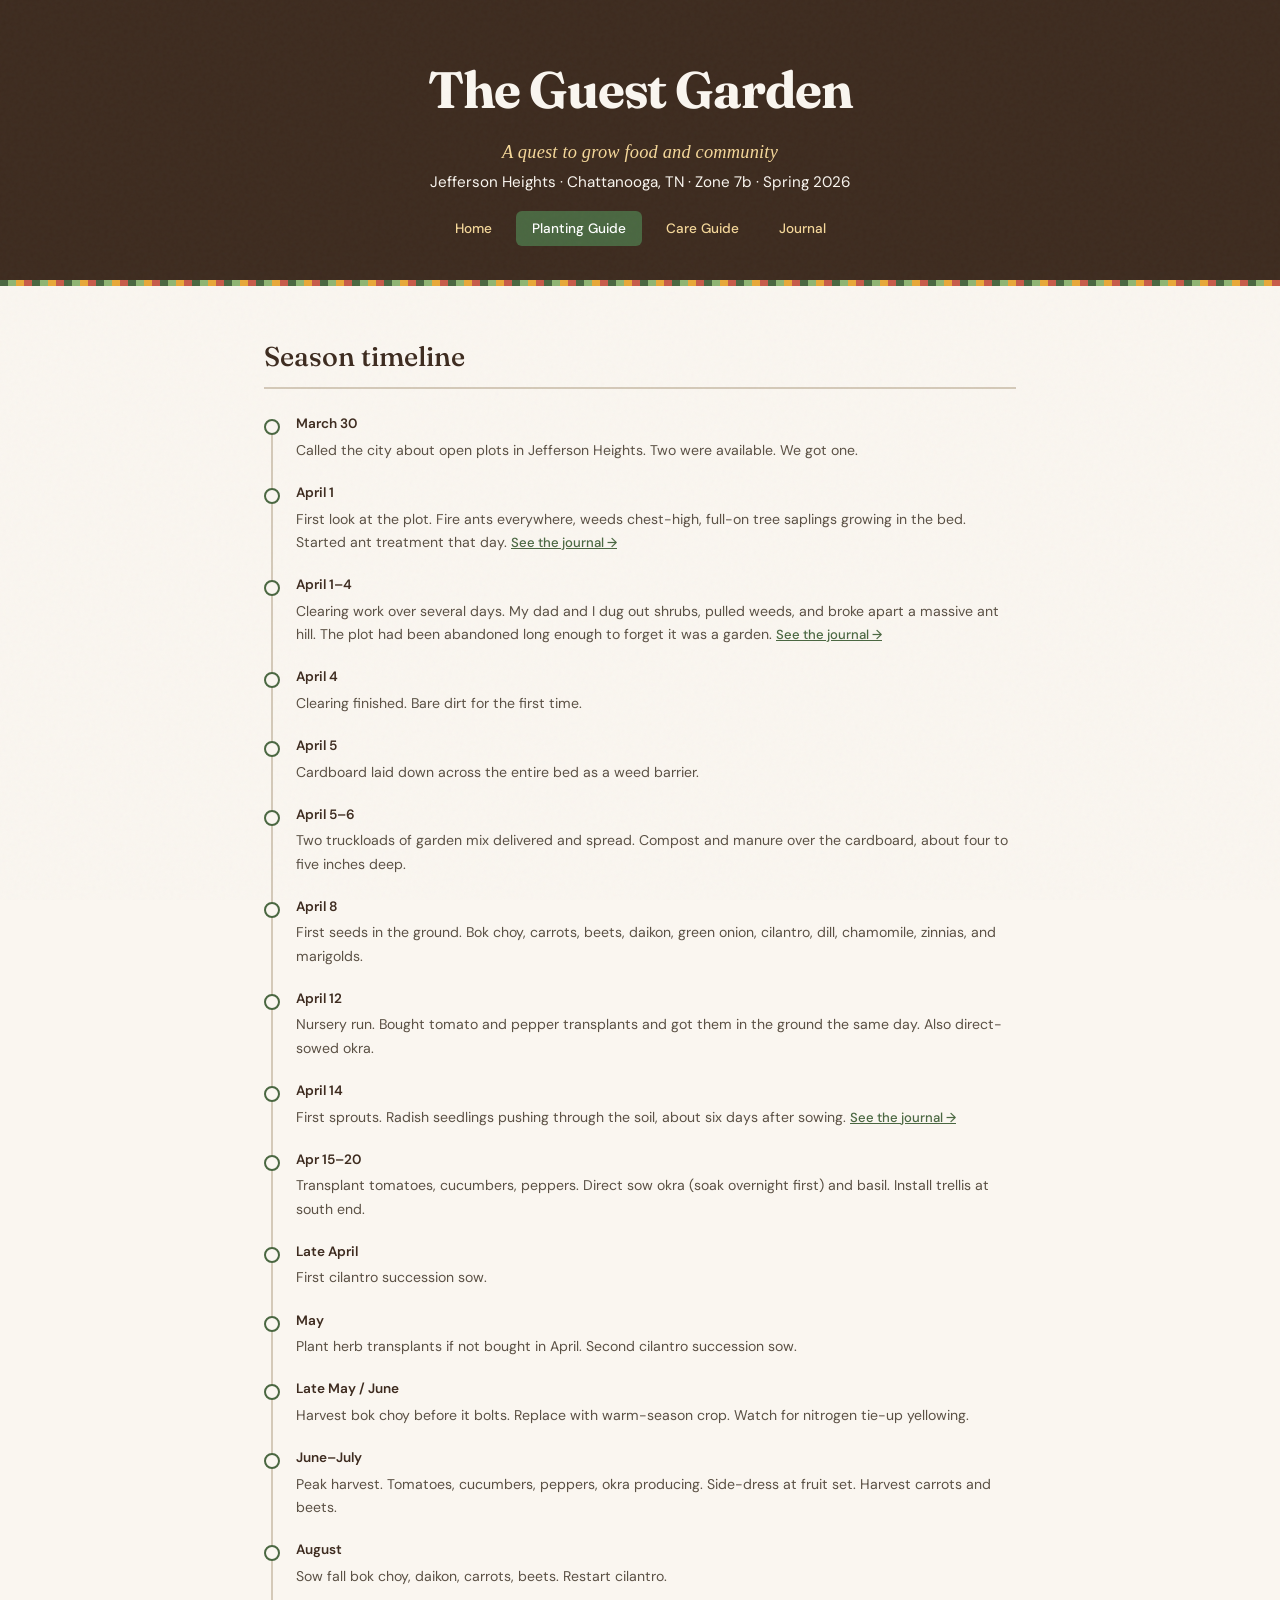
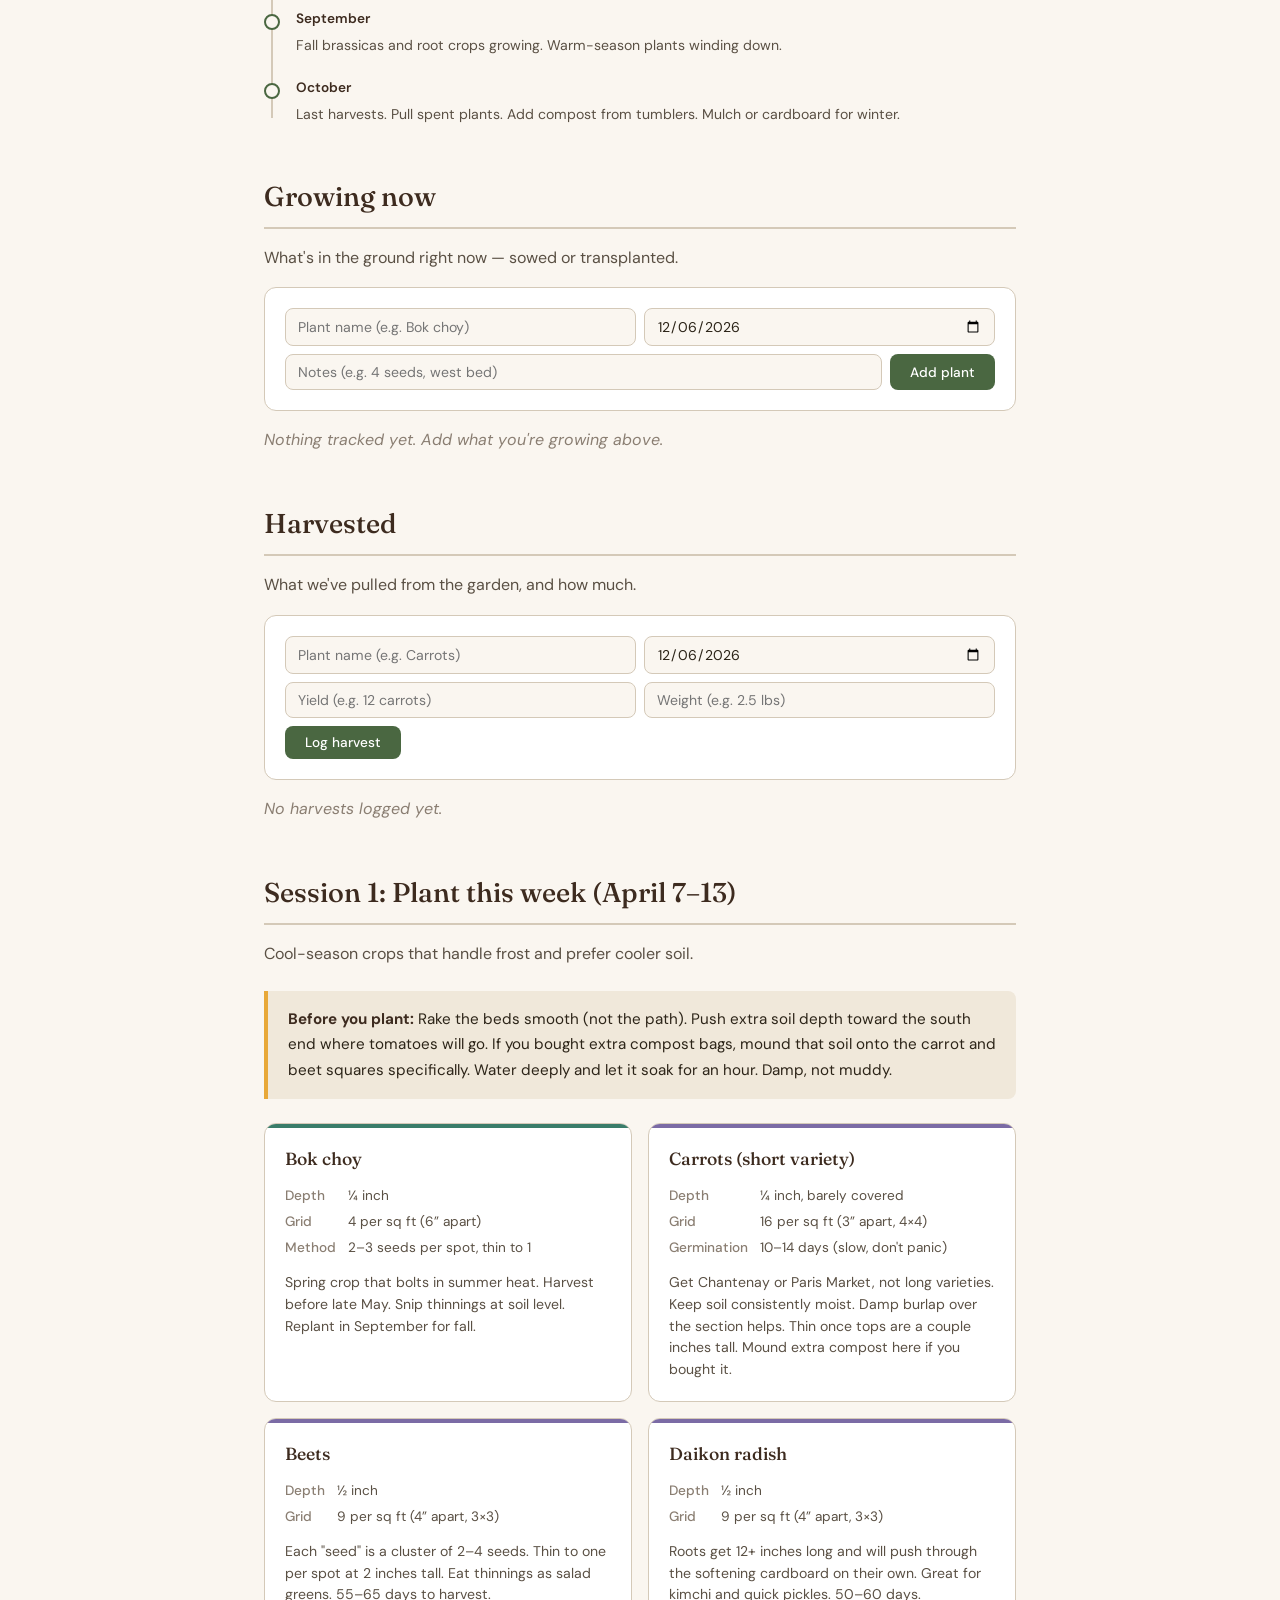
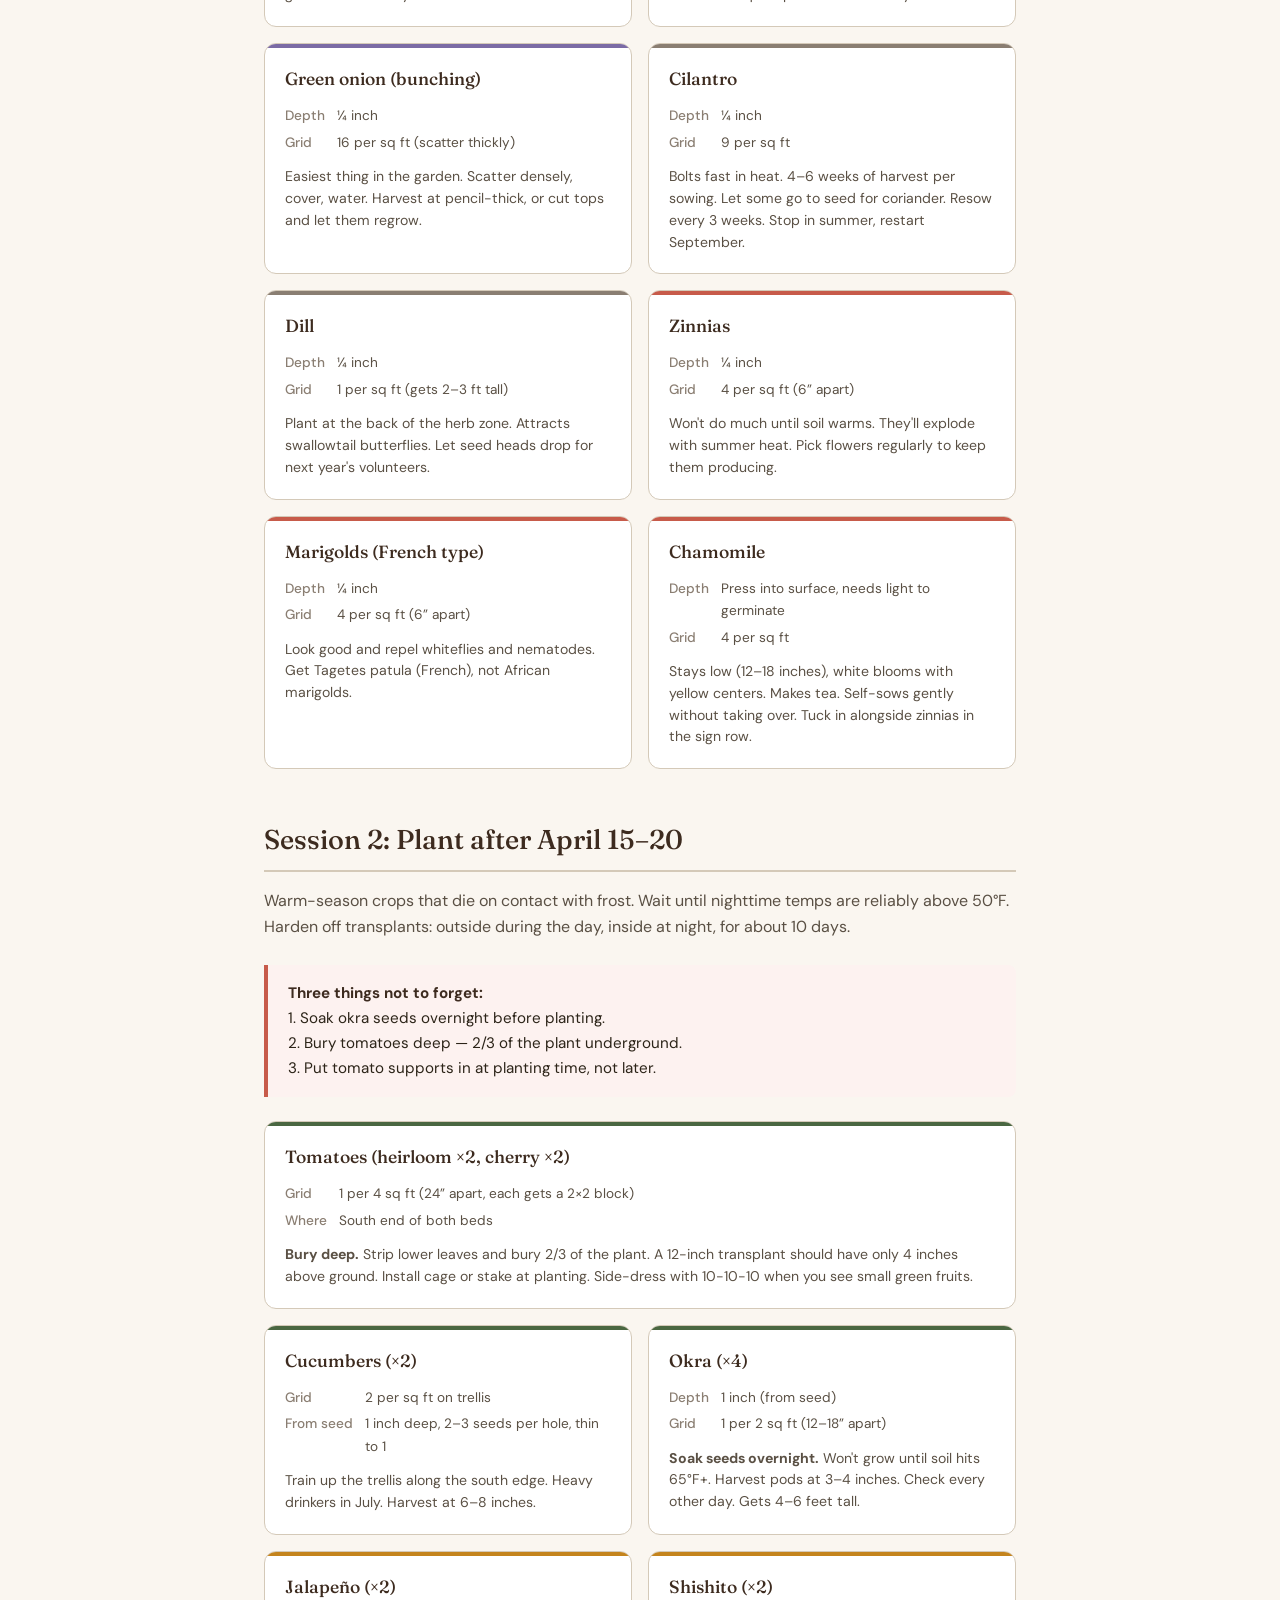
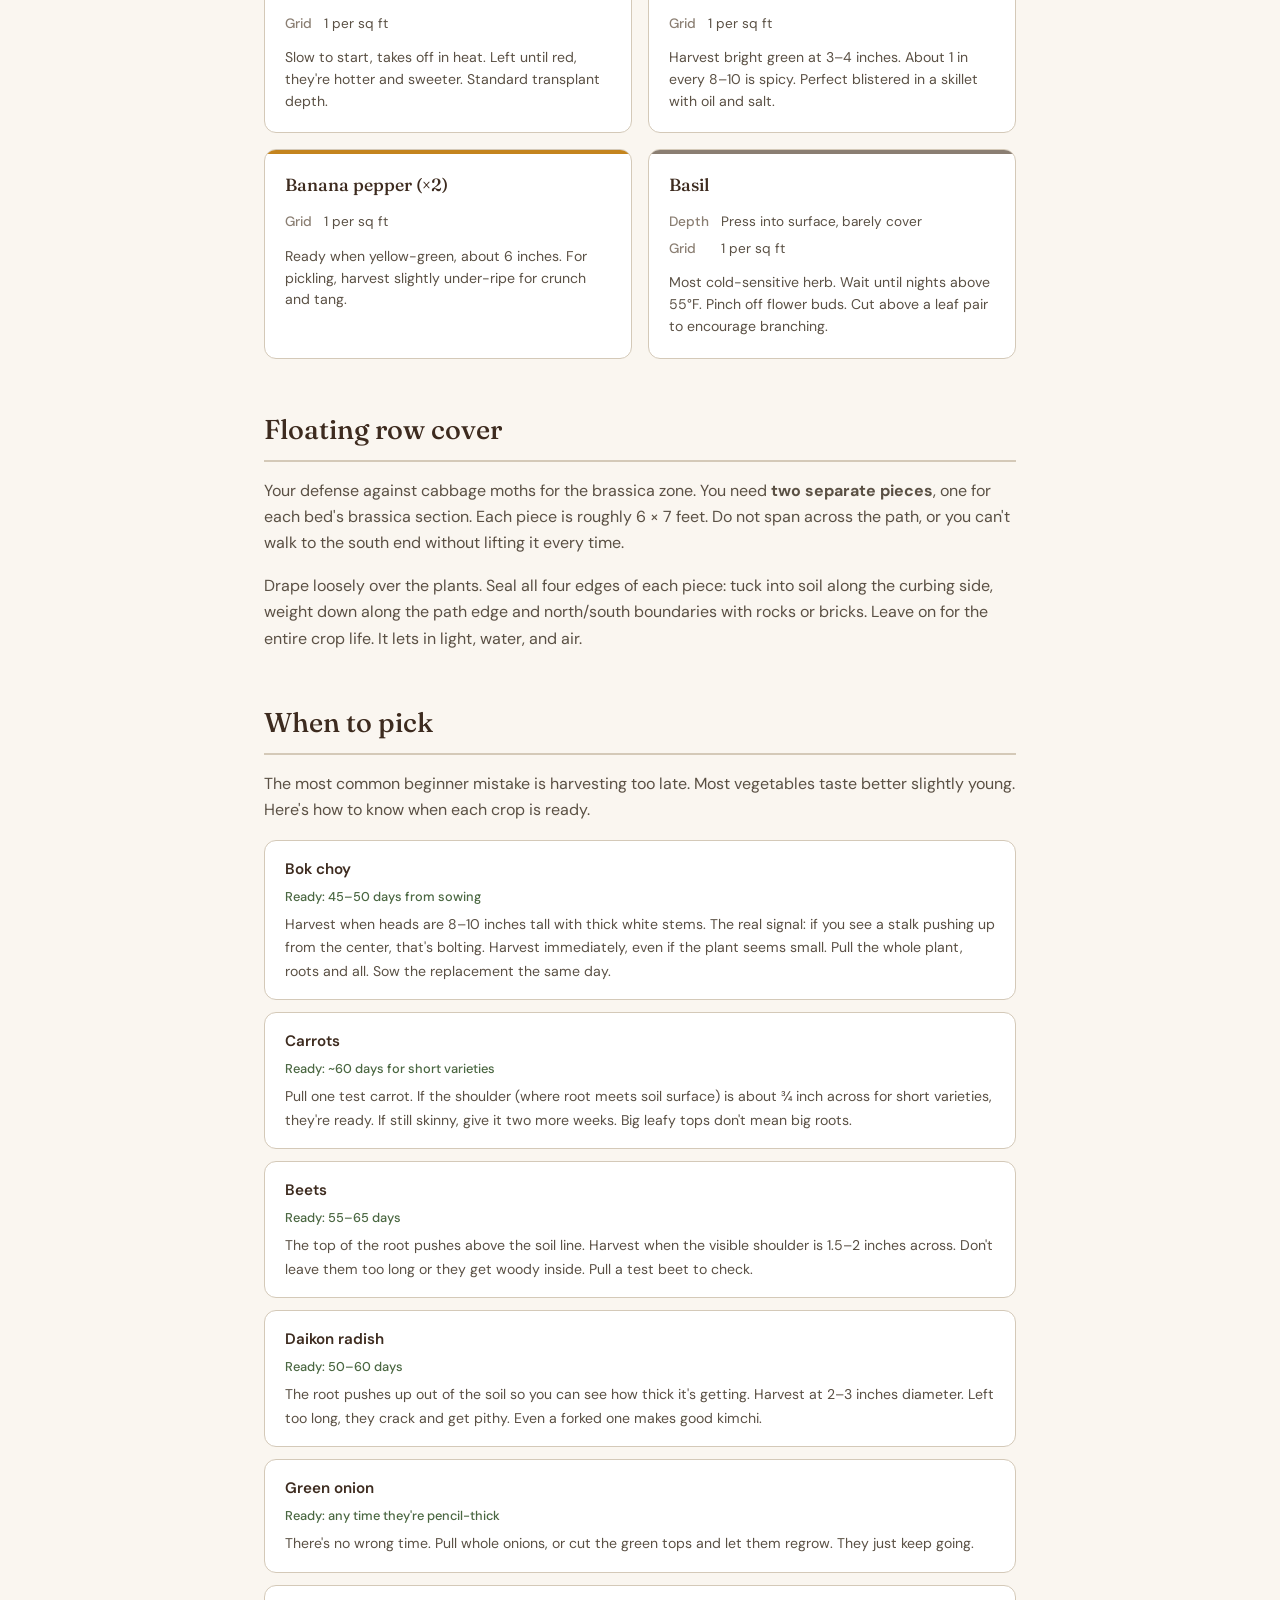
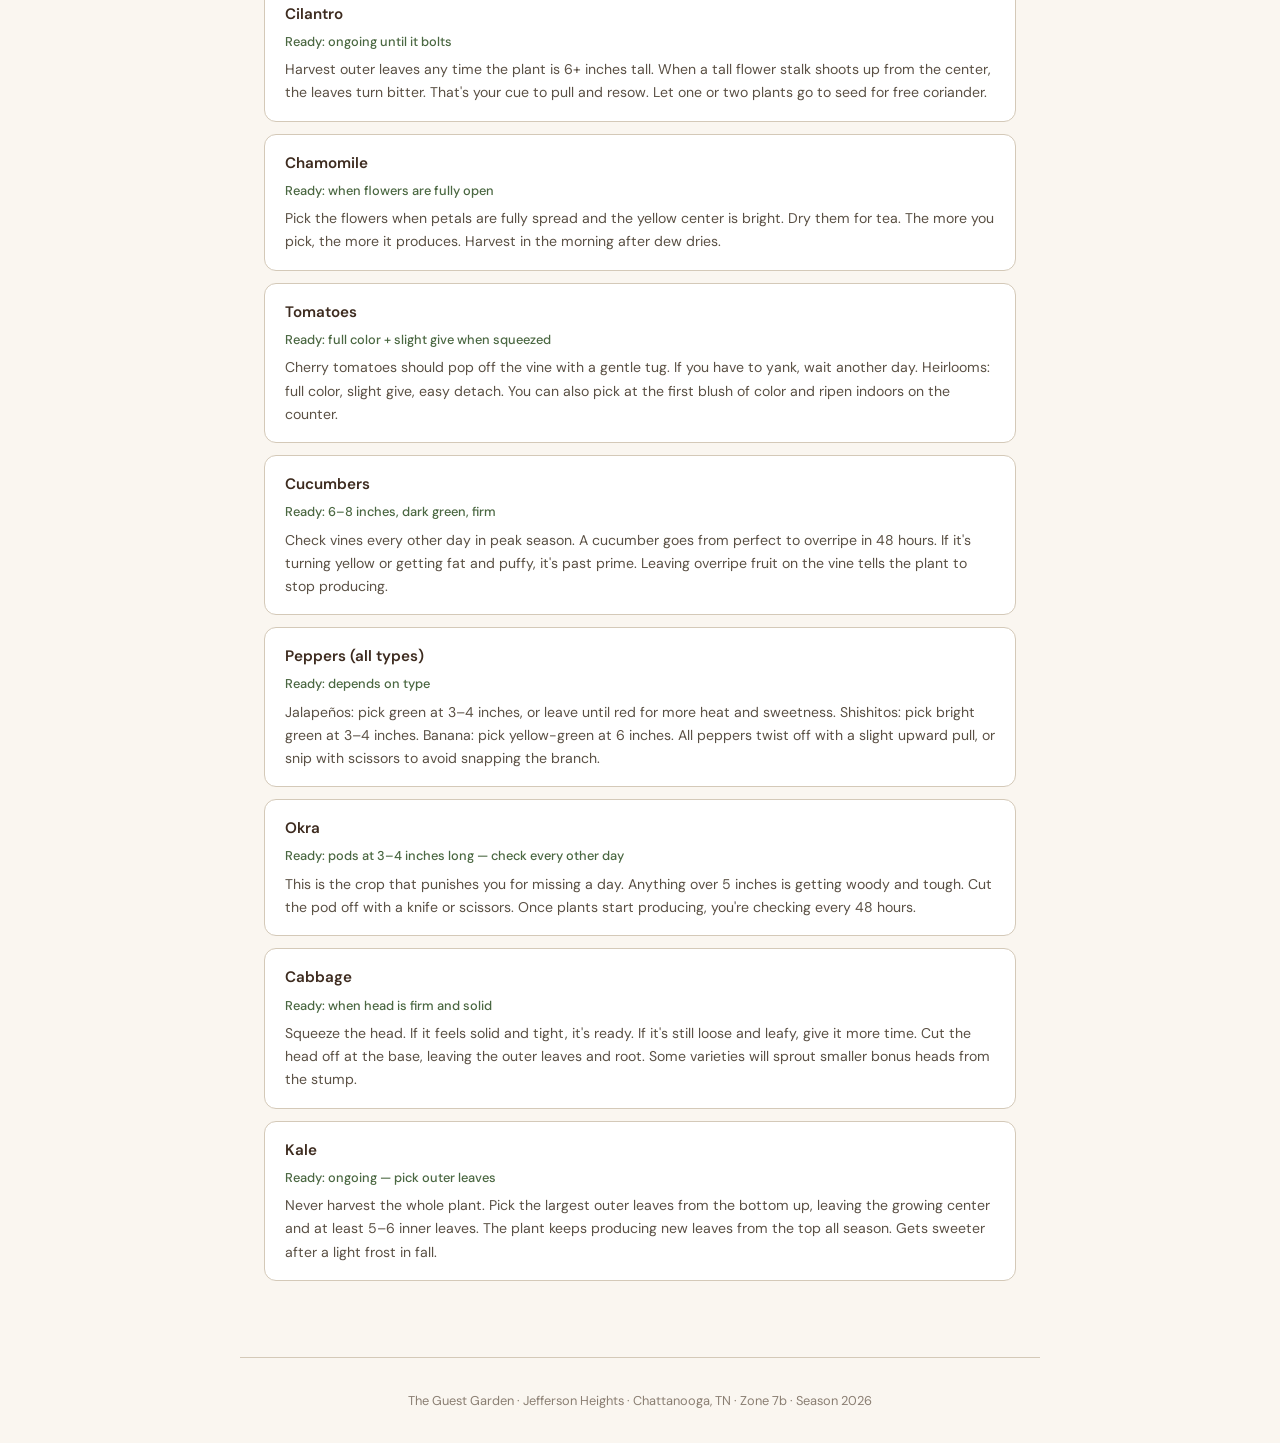
==== commit 83708c16: "Rewrite journal entries, timeline, intro, and fix header contrast - Journal: split into "First sprou" ====
--- a/garden.html
+++ b/garden.html
@@ -26,7 +26,15 @@
 <section>
 <h2>Season timeline</h2>
 <div class="timeline" id="season-timeline">
-<div class="timeline-item" data-start="2026-04-07" data-end="2026-04-13"><div class="timeline-date">Apr 7–13</div><div class="timeline-desc">Mark and build center walking path. Sow bok choy, carrots, beets, daikon, green onion, cilantro, dill, chamomile, zinnias, marigolds. Plant cabbage and kale transplants if purchased.</div><div class="timeline-summary">&#10003; All cool-season seeds sowed. Radish sprouts appeared by day 7. Tomato and pepper transplants went out after last frost (Apr 12). Okra seeds dropped Sunday morning. <a href="journal.html">See the journal entry &rarr;</a></div></div>
+<div class="timeline-item" data-start="2026-03-30" data-end="2026-03-30"><div class="timeline-date">March 30</div><div class="timeline-desc">Called the city about open plots in Jefferson Heights. Two were available. We got one.</div></div>
+<div class="timeline-item" data-start="2026-04-01" data-end="2026-04-01"><div class="timeline-date">April 1</div><div class="timeline-desc">First look at the plot. Fire ants everywhere, weeds chest-high, full-on tree saplings growing in the bed. Started ant treatment that day. <a href="journal.html">See the journal &rarr;</a></div></div>
+<div class="timeline-item" data-start="2026-04-01" data-end="2026-04-04"><div class="timeline-date">April 1–4</div><div class="timeline-desc">Clearing work over several days. My dad and I dug out shrubs, pulled weeds, and broke apart a massive ant hill. The plot had been abandoned long enough to forget it was a garden. <a href="journal.html">See the journal &rarr;</a></div></div>
+<div class="timeline-item" data-start="2026-04-04" data-end="2026-04-04"><div class="timeline-date">April 4</div><div class="timeline-desc">Clearing finished. Bare dirt for the first time.</div></div>
+<div class="timeline-item" data-start="2026-04-05" data-end="2026-04-05"><div class="timeline-date">April 5</div><div class="timeline-desc">Cardboard laid down across the entire bed as a weed barrier.</div></div>
+<div class="timeline-item" data-start="2026-04-05" data-end="2026-04-06"><div class="timeline-date">April 5–6</div><div class="timeline-desc">Two truckloads of garden mix delivered and spread. Compost and manure over the cardboard, about four to five inches deep.</div></div>
+<div class="timeline-item" data-start="2026-04-08" data-end="2026-04-08"><div class="timeline-date">April 8</div><div class="timeline-desc">First seeds in the ground. Bok choy, carrots, beets, daikon, green onion, cilantro, dill, chamomile, zinnias, and marigolds.</div></div>
+<div class="timeline-item" data-start="2026-04-12" data-end="2026-04-12"><div class="timeline-date">April 12</div><div class="timeline-desc">Nursery run. Bought tomato and pepper transplants and got them in the ground the same day. Also direct-sowed okra.</div></div>
+<div class="timeline-item" data-start="2026-04-14" data-end="2026-04-14"><div class="timeline-date">April 14</div><div class="timeline-desc">First sprouts. Radish seedlings pushing through the soil, about six days after sowing. <a href="journal.html">See the journal &rarr;</a></div></div>
 <div class="timeline-item" data-start="2026-04-15" data-end="2026-04-20"><div class="timeline-date">Apr 15–20</div><div class="timeline-desc">Transplant tomatoes, cucumbers, peppers. Direct sow okra (soak overnight first) and basil. Install trellis at south end.</div></div>
 <div class="timeline-item" data-start="2026-04-21" data-end="2026-04-30"><div class="timeline-date">Late April</div><div class="timeline-desc">First cilantro succession sow.</div></div>
 <div class="timeline-item" data-start="2026-05-01" data-end="2026-05-31"><div class="timeline-date">May</div><div class="timeline-desc">Plant herb transplants if not bought in April. Second cilantro succession sow.</div></div>
--- a/styles.css
+++ b/styles.css
@@ -1,9 +1,9 @@
-:root{--soil:#3D2B1F;--loam:#5C4033;--leaf:#4A6741;--sprout:#8FB573;--sun:#E8A838;--sun-light:#F5D89A;--bloom:#C75B4A;--cream:#FAF6F0;--sand:#F0E8DA;--stone:#D4C9B8;--text:#2C2418;--text-mid:#5A5044;--text-light:#8A7E72;--zone-flower:#C75B4A;--zone-herb:#8A7E72;--zone-root:#7B6BA5;--zone-brassica:#3A7D6A;--zone-pepper:#C4841D;--zone-tall:#4A6741}*{margin:0;padding:0;box-sizing:border-box}body{font-family:'DM Sans',sans-serif;background:var(--cream);color:var(--text);line-height:1.65;font-size:16px}.grain{position:fixed;top:0;left:0;width:100%;height:100%;opacity:.03;pointer-events:none;background-image:url("data:image/svg+xml,%3Csvg viewBox='0 0 256 256' xmlns='http://www.w3.org/2000/svg'%3E%3Cfilter id='n'%3E%3CfeTurbulence type='fractalNoise' baseFrequency='0.9' numOctaves='4' stitchTiles='stitch'/%3E%3C/filter%3E%3Crect width='100%25' height='100%25' filter='url(%23n)'/%3E%3C/svg%3E");z-index:999}header{background:var(--soil);color:var(--cream);padding:3rem 2rem 2.5rem;text-align:center;position:relative;overflow:hidden}header::before{content:'';position:absolute;bottom:0;left:0;right:0;height:6px;background:repeating-linear-gradient(90deg,var(--leaf) 0,var(--leaf) 8px,var(--sprout) 8px,var(--sprout) 16px,var(--sun) 16px,var(--sun) 24px,var(--bloom) 24px,var(--bloom) 32px)}header h1{font-family:'Fraunces',serif;font-weight:700;font-size:clamp(2rem,5vw,3.2rem);letter-spacing:-.02em;margin-bottom:.3rem;font-optical-sizing:auto}header p{font-size:.95rem;color:var(--sand);opacity:.9}header .subtitle{font-family:'Fraunces',serif;font-style:italic;font-weight:300;font-size:1.15rem;color:var(--sun-light);opacity:1;margin-bottom:.15rem;letter-spacing:.01em}
+:root{--soil:#3D2B1F;--loam:#5C4033;--leaf:#4A6741;--sprout:#8FB573;--sun:#E8A838;--sun-light:#F5D89A;--bloom:#C75B4A;--cream:#FAF6F0;--sand:#F0E8DA;--stone:#D4C9B8;--text:#2C2418;--text-mid:#5A5044;--text-light:#8A7E72;--zone-flower:#C75B4A;--zone-herb:#8A7E72;--zone-root:#7B6BA5;--zone-brassica:#3A7D6A;--zone-pepper:#C4841D;--zone-tall:#4A6741}*{margin:0;padding:0;box-sizing:border-box}body{font-family:'DM Sans',sans-serif;background:var(--cream);color:var(--text);line-height:1.65;font-size:16px}.grain{position:fixed;top:0;left:0;width:100%;height:100%;opacity:.03;pointer-events:none;background-image:url("data:image/svg+xml,%3Csvg viewBox='0 0 256 256' xmlns='http://www.w3.org/2000/svg'%3E%3Cfilter id='n'%3E%3CfeTurbulence type='fractalNoise' baseFrequency='0.9' numOctaves='4' stitchTiles='stitch'/%3E%3C/filter%3E%3Crect width='100%25' height='100%25' filter='url(%23n)'/%3E%3C/svg%3E");z-index:999}header{background:var(--soil);color:var(--cream);padding:3rem 2rem 2.5rem;text-align:center;position:relative;overflow:hidden}header::before{content:'';position:absolute;bottom:0;left:0;right:0;height:6px;background:repeating-linear-gradient(90deg,var(--leaf) 0,var(--leaf) 8px,var(--sprout) 8px,var(--sprout) 16px,var(--sun) 16px,var(--sun) 24px,var(--bloom) 24px,var(--bloom) 32px)}header h1{font-family:'Fraunces',serif;font-weight:700;font-size:clamp(2rem,5vw,3.2rem);letter-spacing:-.02em;margin-bottom:.3rem;font-optical-sizing:auto}header p{font-size:.95rem;color:var(--cream);opacity:1}header .subtitle{font-family:'Fraunces',serif;font-style:italic;font-weight:300;font-size:1.15rem;color:var(--sun-light);opacity:1;margin-bottom:.15rem;letter-spacing:.01em}
 nav{margin-top:1rem;display:flex;justify-content:center;gap:.5rem}nav a{color:var(--sun-light);text-decoration:none;font-size:.85rem;font-weight:500;padding:.4rem 1rem;border-radius:6px;transition:background .2s}nav a:hover{background:rgba(255,255,255,.1)}nav a.active{background:var(--leaf);color:#fff}
 main{max-width:800px;margin:0 auto;padding:0 1.5rem 4rem}section{margin-top:3rem}h2{font-family:'Fraunces',serif;font-weight:500;font-size:1.7rem;color:var(--soil);margin-bottom:1rem;padding-bottom:.5rem;border-bottom:2px solid var(--stone)}h3{font-family:'Fraunces',serif;font-weight:500;font-size:1.15rem;color:var(--loam);margin:1.5rem 0 .5rem}p{margin-bottom:1rem;color:var(--text-mid)}.callout{background:var(--sand);border-left:4px solid var(--sun);padding:1rem 1.25rem;margin:1.5rem 0;border-radius:0 8px 8px 0;font-size:.95rem}.callout strong{color:var(--soil)}.warning{background:#FDF2F0;border-left-color:var(--bloom)}
 .plant-grid{display:grid;grid-template-columns:1fr;gap:1rem;margin:1rem 0}@media(min-width:600px){.plant-grid{grid-template-columns:1fr 1fr}.plant-card.full-width{grid-column:1/-1}}.plant-card{background:#fff;border-radius:12px;padding:1.25rem;border:1px solid var(--stone);position:relative;overflow:hidden}.plant-card::before{content:'';position:absolute;top:0;left:0;right:0;height:4px}.plant-card[data-zone="flower"]::before{background:var(--zone-flower)}.plant-card[data-zone="herb"]::before{background:var(--zone-herb)}.plant-card[data-zone="root"]::before{background:var(--zone-root)}.plant-card[data-zone="brassica"]::before{background:var(--zone-brassica)}.plant-card[data-zone="pepper"]::before{background:var(--zone-pepper)}.plant-card[data-zone="tall"]::before{background:var(--zone-tall)}.plant-card h4{font-family:'Fraunces',serif;font-weight:500;font-size:1.1rem;color:var(--soil);margin-bottom:.75rem}.plant-meta{display:grid;grid-template-columns:auto 1fr;gap:.25rem .75rem;font-size:.85rem;margin-bottom:.75rem}.plant-meta dt{color:var(--text-light);font-weight:500}.plant-meta dd{color:var(--text-mid)}.plant-card p{font-size:.88rem;line-height:1.55;margin-bottom:0}
 .shop-section{background:#fff;border-radius:12px;padding:1.25rem 1.5rem;border:1px solid var(--stone);margin:1rem 0}.shop-section h4{font-family:'Fraunces',serif;font-weight:500;font-size:1rem;color:var(--soil);margin-bottom:.75rem;padding-bottom:.4rem;border-bottom:1px solid var(--stone)}.shop-item{display:flex;justify-content:space-between;align-items:center;padding:.4rem 0;font-size:.9rem;color:var(--text-mid)}.shop-item input[type="checkbox"]{margin-right:.5rem;accent-color:var(--leaf);width:16px;height:16px}
-.timeline{position:relative;padding-left:2rem;margin:1.5rem 0}.timeline::before{content:'';position:absolute;left:7px;top:8px;bottom:8px;width:2px;background:var(--stone)}.timeline-item{position:relative;margin-bottom:1.25rem}.timeline-item::before{content:'';position:absolute;left:-2rem;top:6px;width:12px;height:12px;border-radius:50%;border:2px solid var(--leaf);background:var(--cream)}.timeline-item.now::before{background:var(--leaf)}.timeline-date{font-weight:600;font-size:.85rem;color:var(--soil);margin-bottom:.2rem}.timeline-desc{font-size:.88rem;color:var(--text-mid)}.timeline-summary{font-size:.82rem;color:var(--leaf);margin-top:.35rem;font-style:italic}.timeline-summary a{color:var(--leaf);font-style:normal;font-weight:500}
+.timeline{position:relative;padding-left:2rem;margin:1.5rem 0}.timeline::before{content:'';position:absolute;left:7px;top:8px;bottom:8px;width:2px;background:var(--stone)}.timeline-item{position:relative;margin-bottom:1.25rem}.timeline-item::before{content:'';position:absolute;left:-2rem;top:6px;width:12px;height:12px;border-radius:50%;border:2px solid var(--leaf);background:var(--cream)}.timeline-item.now::before{background:var(--leaf)}.timeline-date{font-weight:600;font-size:.85rem;color:var(--soil);margin-bottom:.2rem}.timeline-desc{font-size:.88rem;color:var(--text-mid)}.timeline-summary{font-size:.82rem;color:var(--leaf);margin-top:.35rem;font-style:italic}.timeline-summary a{color:var(--leaf);font-style:normal;font-weight:500}.timeline-item .timeline-desc a{color:var(--leaf);font-weight:500;font-size:.82rem}
 .pest-card{background:#fff;border-radius:12px;padding:1rem 1.25rem;border:1px solid var(--stone);margin:.75rem 0}.pest-card h4{font-size:.95rem;font-weight:600;color:var(--soil);margin-bottom:.3rem}.pest-card .target{font-size:.8rem;color:var(--text-light);margin-bottom:.5rem}.pest-card p{font-size:.88rem;margin-bottom:0}
 .fert-row{display:grid;grid-template-columns:120px 1fr;gap:1rem;padding:.75rem 0;border-bottom:1px solid var(--stone);font-size:.9rem}.fert-row:last-child{border-bottom:none}.fert-when{font-weight:600;color:var(--soil);font-size:.85rem}.fert-what{color:var(--text-mid)}
 .layout-diagram{background:#fff;border-radius:12px;border:1px solid var(--stone);padding:1.5rem;margin:1.5rem 0;overflow-x:auto}
